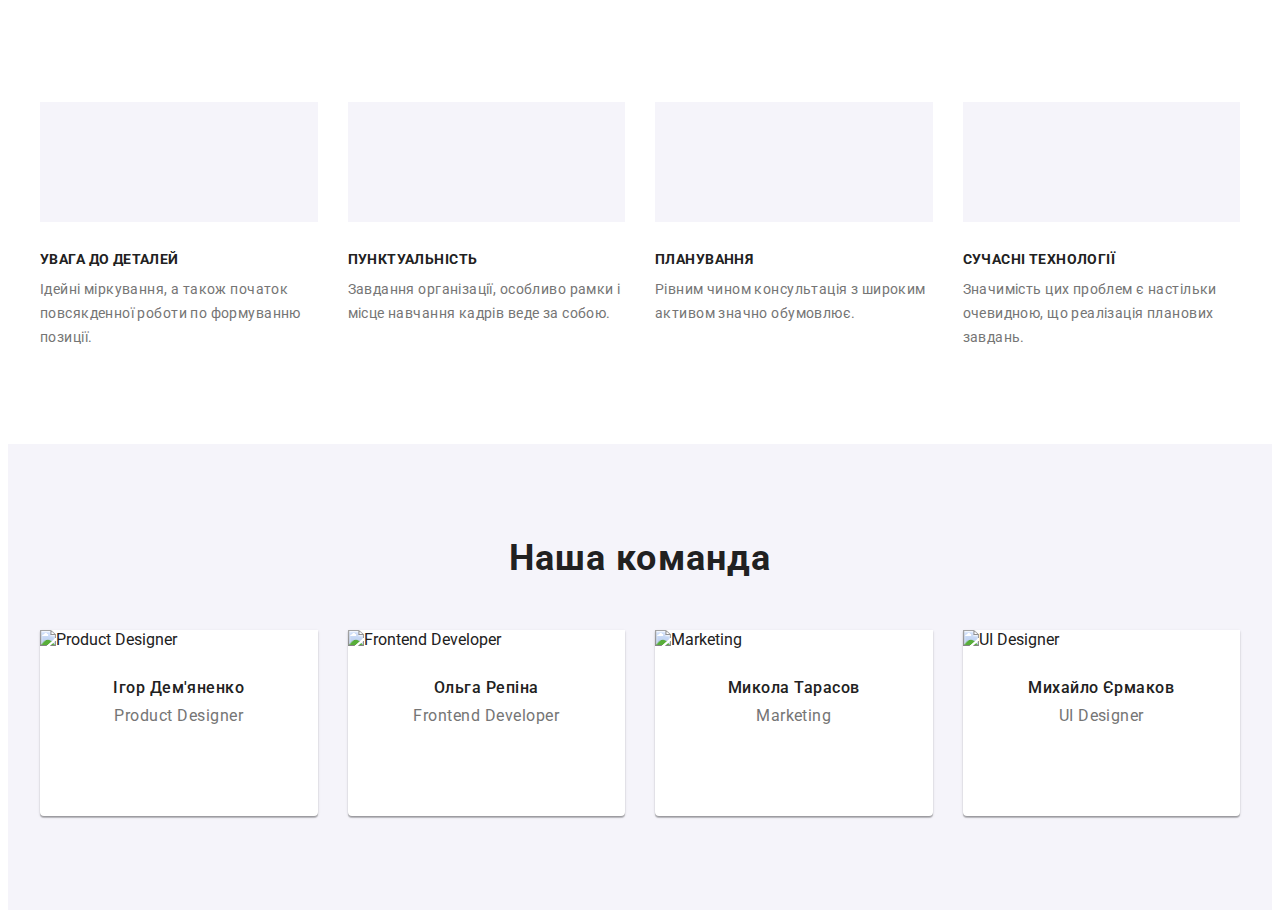
==== index.html @ f43c163f "add benefits adaptive" ====
<!DOCTYPE html>
<html lang="uk">
  <head>
    <meta charset="UTF-8" />
    <meta http-equiv="X-UA-Compatible" content="IE=edge" />
    <meta name="viewport" content="width=device-width, initial-scale=1.0" />
    <link rel="preconnect" href="https://fonts.googleapis.com" />
    <link rel="preconnect" href="https://fonts.gstatic.com" crossorigin />
    <link
      href="https://fonts.googleapis.com/css2?family=Raleway:wght@700&family=Roboto:wght@400;500;700;900&display=swap"
      rel="stylesheet"
    />
    <link
      rel="stylesheet"
      href="https://cdnjs.cloudflare.com/ajax/libs/modern-normalize/1.1.0/modern-normalize.min.css"
      integrity="sha512-wpPYUAdjBVSE4KJnH1VR1HeZfpl1ub8YT/NKx4PuQ5NmX2tKuGu6U/JRp5y+Y8XG2tV+wKQpNHVUX03MfMFn9Q=="
      crossorigin="anonymous"
      referrerpolicy="no-referrer"
    />
    <link rel="stylesheet" href="./css/main.min.css" />
    <title>WebStudio</title>
  </head>
  <body>
    <!-- Header -->
    <!-- <header class="header">
      <div class="container">
        <a href="./index.html" lang="en" class="header__logo logo link"
          >Web<span class="logo logo--dark">Studio</span></a
        >
        <nav class="header__nav">
          <ul class="header__nav-list list">
            <li class="header__nav-item">
              <a class="header__nav-link current link" href="">Студія</a>
            </li>
            <li class="header__nav-item">
              <a class="header__nav-link link" href="./portfolio.html">Портфоліо</a>
            </li>
            <li class="header__nav-item"><a class="header__nav-link link" href="">Контакти</a></li>
          </ul>
        </nav>

        <ul class="header__contact-list list">
          <li class="header__contact-item">
            <a class="header__contact-link link" href="mailto:info@devstudio.com">
              <svg class="header__contact-icon" width="16" height="12">
                <use href="./img/symbol-defs.svg#icon-envelope"></use>
              </svg>
              info@devstudio.com</a
            >
          </li>
          <li class="header__contact-item">
            <a class="header__contact-link link" href="tel:+380961111111">
              <svg class="header__contact-icon" width="10" height="16">
                <use href="./img/symbol-defs.svg#icon-smartphone"></use>
              </svg>
              +38 096 111 11 11</a
            >
          </li>
        </ul>
      </div>
    </header> -->

    <main>
      <!-- Hero -->
      <!-- <section class="hero section">
        <div class="container">
          <h1 class="hero__title">Ефективні рішення для вашого бізнесу</h1>
          <button type="button" class="hero__btn btn" data-modal-open>Замовити послугу</button>
        </div>
      </section> -->

      <!-- Benefits -->
      <section class="benefits section">
        <div class="container">
          <h2 class="benefits__title visually-hidden">Переваги</h2>
          <ul class="benefits__list list">
            <li class="benefits__item">
              <div class="benefits__icon-item">
                <svg class="benefits__icon" width="70" height="70">
                  <use href="./img/symbol-defs.svg#icon-antenna"></use>
                </svg>
              </div>
              <h3 class="benefits__subtitle">Увага до деталей</h3>
              <p class="benefits__text">
                Ідейні міркування, а також початок повсякденної роботи по формуванню позиції.
              </p>
            </li>
            <li class="benefits__item">
              <div class="benefits__icon-item">
                <svg class="benefits__icon" width="70" height="70">
                  <use href="./img/symbol-defs.svg#icon-diagram"></use>
                </svg>
              </div>
              <h3 class="benefits__subtitle">Пунктуальність</h3>
              <p class="benefits__text">
                Завдання організації, особливо рамки і місце навчання кадрів веде за собою.
              </p>
            </li>
            <li class="benefits__item">
              <div class="benefits__icon-item">
                <svg class="benefits__icon" width="70" height="70">
                  <use href="./img/symbol-defs.svg#icon-astronaut"></use>
                </svg>
              </div>
              <h3 class="benefits__subtitle">Планування</h3>
              <p class="benefits__text">
                Рівним чином консультація з широким активом значно обумовлює.
              </p>
            </li>
            <li class="benefits__item">
              <div class="benefits__icon-item">
                <svg class="benefits__icon" width="70" height="70">
                  <use href="./img/symbol-defs.svg#icon-clock"></use>
                </svg>
              </div>
              <h3 class="benefits__subtitle">Сучасні технології</h3>
              <p class="benefits__text">
                Значимість цих проблем є настільки очевидною, що реалізація планових завдань.
              </p>
            </li>
          </ul>
        </div>
      </section>

      <!-- Works -->
      <!-- <section class="works section">
        <div class="container">
          <h2 class="works__title title">Чим ми займаємося</h2>
          <ul class="works__list list">
            <li class="works__item">
              <img
                class="works__image"
                src="./img/img.jpg"
                alt="розробка програмного забезпечення"
                width="370"
              />
              <p class="works__text">Декстопні додатки</p>
            </li>
            <li class="works__item">
              <img
                class="works__image"
                src="./img/img(1).jpg"
                alt="тестування мобільного додатку"
                width="370"
              />
              <p class="works__text">Мобільні додатки</p>
            </li>
            <li class="works__item">
              <img
                class="works__image"
                src="./img/img(2).jpg"
                alt="робота з палітрою кольорів"
                width="370"
              />
              <p class="works__text">Дизайнерські рішення</p>
            </li>
          </ul>
        </div>
      </section> -->

      <!-- Team -->
      <section class="team section">
        <div class="container">
          <h2 class="team__title title">Наша команда</h2>
          <ul class="team__list list">
            <li class="team__item">
              <img class="team__image" src="./img/team1.jpg" alt="Product Designer" width="270" />
              <div class="team__container">
                <h3 class="team__subtitle">Ігор Дем'яненко</h3>
                <p class="team__text" lang="en">Product Designer</p>
                <ul class="team__social-list list">
                  <li class="team__social-item">
                    <a href="" class="team__social-link link">
                      <svg class="team__social-icon" width="20" height="20">
                        <use href="./img/symbol-defs.svg#icon-instagram"></use>
                      </svg>
                    </a>
                  </li>
                  <li class="team__social-item">
                    <a href="" class="team__social-link link">
                      <svg class="team__social-icon" width="20" height="20">
                        <use href="./img/symbol-defs.svg#icon-twitter"></use>
                      </svg>
                    </a>
                  </li>
                  <li class="team__social-item">
                    <a href="" class="team__social-link link">
                      <svg class="team__social-icon" width="20" height="20">
                        <use href="./img/symbol-defs.svg#icon-facebook"></use>
                      </svg>
                    </a>
                  </li>
                  <li class="team__social-item">
                    <a href="" class="team__social-link link">
                      <svg class="team__social-icon" width="20" height="20">
                        <use href="./img/symbol-defs.svg#icon-linkedin"></use>
                      </svg>
                    </a>
                  </li>
                </ul>
              </div>
            </li>
            <li class="team__item">
              <img class="team__image" src="./img/team2.jpg" alt="Frontend Developer" width="270" />
              <div class="team__container">
                <h3 class="team__subtitle">Ольга Репіна</h3>
                <p class="team__text" lang="en">Frontend Developer</p>
                <ul class="team__social-list list">
                  <li class="team__social-item">
                    <a href="" class="team__social-link link">
                      <svg class="team__social-icon" width="20" height="20">
                        <use href="./img/symbol-defs.svg#icon-instagram"></use>
                      </svg>
                    </a>
                  </li>
                  <li class="team__social-item">
                    <a href="" class="team__social-link link">
                      <svg class="team__social-icon" width="20" height="20">
                        <use href="./img/symbol-defs.svg#icon-twitter"></use>
                      </svg>
                    </a>
                  </li>
                  <li class="team__social-item">
                    <a href="" class="team__social-link link">
                      <svg class="team__social-icon" width="20" height="20">
                        <use href="./img/symbol-defs.svg#icon-facebook"></use>
                      </svg>
                    </a>
                  </li>
                  <li class="team__social-item">
                    <a href="" class="team__social-link link">
                      <svg class="team__social-icon" width="20" height="20">
                        <use href="./img/symbol-defs.svg#icon-linkedin"></use>
                      </svg>
                    </a>
                  </li>
                </ul>
              </div>
            </li>
            <li class="team__item">
              <img class="team__image" src="./img/team3.jpg" alt="Marketing" width="270" />
              <div class="team__container">
                <h3 class="team__subtitle">Микола Тарасов</h3>
                <p class="team__text" lang="en">Marketing</p>
                <ul class="team__social-list list">
                  <li class="team__social-item">
                    <a href="" class="team__social-link link">
                      <svg class="team__social-icon" width="20" height="20">
                        <use href="./img/symbol-defs.svg#icon-instagram"></use>
                      </svg>
                    </a>
                  </li>
                  <li class="team__social-item">
                    <a href="" class="team__social-link link">
                      <svg class="team__social-icon" width="20" height="20">
                        <use href="./img/symbol-defs.svg#icon-twitter"></use>
                      </svg>
                    </a>
                  </li>
                  <li class="team__social-item">
                    <a href="" class="team__social-link link">
                      <svg class="team__social-icon" width="20" height="20">
                        <use href="./img/symbol-defs.svg#icon-facebook"></use>
                      </svg>
                    </a>
                  </li>
                  <li class="team__social-item">
                    <a href="" class="team__social-link link">
                      <svg class="team__social-icon" width="20" height="20">
                        <use href="./img/symbol-defs.svg#icon-linkedin"></use>
                      </svg>
                    </a>
                  </li>
                </ul>
              </div>
            </li>
            <li class="team__item">
              <img class="team__image" src="./img/team4.jpg" alt="UI Designer" width="270" />
              <div class="team__container">
                <h3 class="team__subtitle">Михайло Єрмаков</h3>
                <p class="team__text" lang="en">UI Designer</p>
                <ul class="team__social-list list">
                  <li class="team__social-item">
                    <a href="" class="team__social-link link">
                      <svg class="team__social-icon" width="20" height="20">
                        <use href="./img/symbol-defs.svg#icon-instagram"></use>
                      </svg>
                    </a>
                  </li>
                  <li class="team__social-item">
                    <a href="" class="team__social-link link">
                      <svg class="team__social-icon" width="20" height="20">
                        <use href="./img/symbol-defs.svg#icon-twitter"></use>
                      </svg>
                    </a>
                  </li>
                  <li class="team__social-item">
                    <a href="" class="team__social-link link">
                      <svg class="team__social-icon" width="20" height="20">
                        <use href="./img/symbol-defs.svg#icon-facebook"></use>
                      </svg>
                    </a>
                  </li>
                  <li class="team__social-item">
                    <a href="" class="team__social-link link">
                      <svg class="team__social-icon" width="20" height="20">
                        <use href="./img/symbol-defs.svg#icon-linkedin"></use>
                      </svg>
                    </a>
                  </li>
                </ul>
              </div>
            </li>
          </ul>
        </div>
      </section>

      <!-- Cliants -->
      <!-- <section class="clients section">
        <div class="container">
          <h2 class="clients__title title">Постійні клієнти</h2>
          <ul class="clients__list list">
            <li class="clients__item">
              <a href="" class="clients__link link">
                <svg class="clients__icon" width="106" height="60">
                  <use href="./img/symbol-defs.svg#icon-company1"></use>
                </svg>
              </a>
            </li>
            <li class="clients__item">
              <a href="" class="clients__link link">
                <svg class="clients__icon" width="106" height="60">
                  <use href="./img/symbol-defs.svg#icon-company2"></use>
                </svg>
              </a>
            </li>
            <li class="clients__item">
              <a href="" class="clients__link link">
                <svg class="clients__icon" width="106" height="60">
                  <use href="./img/symbol-defs.svg#icon-company3"></use></svg
              ></a>
            </li>
            <li class="clients__item">
              <a href="" class="clients__link link"
                ><svg class="clients__icon" width="106" height="60">
                  <use href="./img/symbol-defs.svg#icon-company4"></use></svg
              ></a>
            </li>
            <li class="clients__item">
              <a href="" class="clients__link link"
                ><svg class="clients__icon" width="106" height="60">
                  <use href="./img/symbol-defs.svg#icon-company5"></use></svg
              ></a>
            </li>
            <li class="clients__item">
              <a href="" class="clients__link link"
                ><svg class="clients__icon" width="106" height="60">
                  <use href="./img/symbol-defs.svg#icon-company6"></use></svg
              ></a>
            </li>
          </ul>
        </div>
      </section> -->
    </main>

    <!-- Footer -->
    <!-- <footer class="footer">
      <div class="footer-container container">
        <div>
          <a class="footer__logo logo link" href="./index.html"
            >Web<span class="logo--light">Studio</span></a
          >
          <address class="address">
            <ul class="address__list list">
              <li class="address__item">
                <a
                  class="address__link link"
                  href="https://www.google.com/maps/place/бульвар+Лесі+Українки,+26,+Київ,+02000/@50.427353,30.5411324,16z/"
                  target="_blank"
                  rel="nofollow noopener noreferrer"
                  >м. Київ, пр-т Лесі Українки, 26</a
                >
              </li>
              <li class="address__item">
                <a class="address__mail link" href="mailto:info@example.com">info@example.com</a>
              </li>
              <li class="address__item">
                <a class="address__tel link" href="tel:+380991111111">+38 099 111 11 11</a>
              </li>
            </ul>
          </address>
        </div>
        <div class="join">
          <p class="join__title">Приєднуйтесь</p>
          <ul class="join__list socials list">
            <li class="socials__item">
              <a href="" class="socials__link link"
                ><svg class="socials__icon" width="20" height="20">
                  <use href="./img/symbol-defs.svg#icon-instagram"></use></svg
              ></a>
            </li>
            <li class="socials__item">
              <a href="" class="socials__link link"
                ><svg class="socials__icon" width="20" height="20">
                  <use href="./img/symbol-defs.svg#icon-twitter"></use></svg
              ></a>
            </li>
            <li class="socials__item">
              <a href="" class="socials__link link"
                ><svg class="socials__icon" width="20" height="20">
                  <use href="./img/symbol-defs.svg#icon-facebook"></use></svg
              ></a>
            </li>
            <li class="socials__item">
              <a href="" class="socials__link link"
                ><svg class="socials__icon" width="20" height="20">
                  <use href="./img/symbol-defs.svg#icon-linkedin"></use></svg
              ></a>
            </li>
          </ul>
        </div>
        <form class="footer-form">
          <p class="footer-form__text">Підпишись на розсилку</p>
          <label>
            <input type="email" name="Email" placeholder="E-mail" class="footer-form__input" />
          </label>
          <button type="submit" class="footer-form__btn btn">Підписатись</button>
        </form>
      </div>
    </footer> -->

    <!-- Modal -->
    <div class="backdrop is-hidden" data-modal>
      <div class="modal">
        <p class="modal__title">Залиште свої дані, ми Вам перетелефонуємо</p>
        <form class="modal-form">
          <div class="modal-form__field">
            <label for="name" class="modal-form__label">Ім'я</label>
            <div class="modal-form__input-wrap">
              <input type="text" name="name" id="name" class="modal-form__input" required />
              <svg class="modal-form__icon" width="18" height="18">
                <use href="./img/symbol-defs.svg#icon-person"></use>
              </svg>
            </div>
          </div>
          <div class="modal-form__field">
            <label for="tel" class="modal-form__label">Телефон</label>
            <div class="modal-form__input-wrap">
              <input type="tel" name="tel" id="tel" class="modal-form__input" required />
              <svg class="modal-form__icon" width="18" height="18">
                <use href="./img/symbol-defs.svg#icon-phone"></use>
              </svg>
            </div>
          </div>
          <div class="modal-form__field">
            <label for="mail" class="modal-form__label">Пошта</label>
            <div class="modal-form__input-wrap">
              <input type="email" name="mail" id="mail" class="modal-form__input" required />
              <svg class="modal-form__icon" width="18" height="18">
                <use href="./img/symbol-defs.svg#icon-email"></use>
              </svg>
            </div>
          </div>
          <div class="modal-form__field-area">
            <label for="comment" class="modal-form__label">Коментар</label>
            <textarea
              name="comment"
              id="comment"
              placeholder="Введіть текст"
              class="modal-form__textarea"
            ></textarea>
          </div>
          <div class="modal-form__field-check">
            <input
              type="checkbox"
              name="privacy"
              value="true"
              id="privacy"
              class="modal-form__input-check visually-hidden"
            />
            <label for="privacy" class="modal-form__check-text"
              >Погоджуюся з розсилкою та приймаю
              <a href="" class="modal-form__link">Умови договору</a>
            </label>
          </div>
          <button type="submit" class="modal-form__btn btn">Відправити</button>
        </form>

        <button type="button" class="modal__close-btn" data-modal-close>
          <svg class="modal__close-icon" width="18" height="18">
            <use href="./img/symbol-defs.svg#icon-close"></use>
          </svg>
        </button>
      </div>
    </div>
    <script src="./js/modal.js"></script>
  </body>
</html>
---- css/main.min.css ----
:root{--main-color: #212121;--secondary-color: #ffffff;--accent-color: #2196f3;--text-color: #757575;--secondary-background-color: #f5f4fa}.visually-hidden{position:absolute;width:1px;height:1px;margin:-1px;border:0;padding:0;white-space:nowrap;clip-path:inset(100%);clip:rect(0 0 0 0);overflow:hidden}p,h1,h2,h3,h4,h5,h6{margin:0}ul{margin:0;padding-left:0}.list{list-style:none}.link{text-decoration:none}body{font-family:"Roboto",sans-serif;color:var(--main-color);background-color:var(--secondary-color)}img{display:block;max-width:100%;height:auto;width:100%}.section{padding-top:60px;padding-bottom:60px}@media screen and (min-width: 1200px){.section{padding-top:94px;padding-bottom:94px}}.container{width:100%;margin:0 auto;padding-left:15px;padding-right:15px}@media screen and (min-width: 480px){.container{width:480px}}@media screen and (min-width: 768px){.container{width:768px}}@media screen and (min-width: 1200px){.container{width:1200px}}.logo{font-family:"Raleway";font-weight:700;font-size:26px;line-height:1.19;letter-spacing:.03em;color:var(--accent-color);padding-top:32px;padding-bottom:32px}.logo--dark{color:#000}.logo--light{color:var(--secondary-color)}.btn{min-width:200px;height:50px;font-family:inherit;font-weight:700;font-size:16px;line-height:1.87;letter-spacing:.06em;color:var(--secondary-color);background-color:var(--accent-color);cursor:pointer;border:none;outline:none;box-shadow:0px 4px 4px rgba(0,0,0,.15);border-radius:4px;transition:background-color 250ms cubic-bezier(0.4, 0, 0.2, 1)}.title{font-weight:700;font-size:28px;line-height:1.17;letter-spacing:.03em;text-align:center}@media screen and (min-width: 1200px){.title{font-weight:700;font-size:36px;line-height:1.16;letter-spacing:.03em}}.address{font-style:normal}.address__item:not(:last-child){margin-bottom:9px}.address__link{font-size:14px;line-height:1.71;letter-spacing:.03em;color:var(--secondary-color);display:block;transition:color 250ms cubic-bezier(0.4, 0, 0.2, 1)}.address__link:hover,.address__link:focus{color:var(--accent-color)}.address__mail,.address__tel{font-size:14px;line-height:1.71;letter-spacing:.03em;color:rgba(255,255,255,.6);display:block;transition:color 250ms cubic-bezier(0.4, 0, 0.2, 1)}.address__mail:hover,.address__mail:focus,.address__tel:hover,.address__tel:focus{color:var(--accent-color)}.join{width:206px;margin-left:70px}.join__title{font-family:"Roboto",sans-serif;font-weight:700;font-size:14px;line-height:1.14;letter-spacing:.03em;text-transform:uppercase;color:var(--secondary-color);margin-bottom:20px}.socials{display:flex;justify-content:center}.socials__item{width:44px;height:44px;margin-right:10px}.socials__item:last-child{margin-right:0}.socials__link{width:100%;height:100%;background-color:rgba(255,255,255,.1);border-radius:50%;display:flex;align-items:center;justify-content:center;fill:var(--secondary-color);transition:background-color 250ms cubic-bezier(0.4, 0, 0.2, 1)}.socials__link:hover,.socials__link:focus{background-color:var(--accent-color)}.footer-form{margin-left:auto}.footer-form__text{font-weight:700;font-size:14px;line-height:1.14;letter-spacing:.03em;text-transform:uppercase;color:var(--secondary-color);margin-bottom:20px}.footer-form__input{width:358px;height:50px;padding:15px;border:1px solid rgba(255,255,255,.3);box-shadow:0px 4px 4px rgba(0,0,0,.15);border-radius:4px;background-color:rgba(0,0,0,0);font-size:16px;line-height:1.25;letter-spacing:.03em;color:rgba(255,255,255,.6);outline:rgba(0,0,0,0);transition:border-color 250ms cubic-bezier(0.4, 0, 0.2, 1)}.footer-form__input::placeholder{font-size:16px;line-height:1.25;letter-spacing:.03em;color:rgba(255,255,255,.6)}.footer-form__input:focus,.footer-form__input:hover{border-color:var(--accent-color)}.footer-form__btn{padding:10px 28px;display:inline-flex;align-items:center;margin-left:12px}.footer-form__btn::after{content:"";width:24px;height:24px;background-image:url(../img/iconsend.svg);background-size:contain;margin-left:10px}.footer-form__btn:hover,.footer-form__btn:focus{cursor:pointer;background-color:#188ce8}.backdrop{width:100%;height:100%;background-color:rgba(0,0,0,.2);position:fixed;top:0;transition:opacity 300ms,visibility 300ms}.modal{width:528px;height:581px;padding:40px;background-color:var(--secondary-color);border-radius:4px;position:absolute;top:50%;left:50%;transform:translate(-50%, -50%) scale(1);transition:300ms}.backdrop.is-hidden .modal{transform:translate(-50%, -50%) scale(0)}.is-hidden{visibility:hidden;opacity:0;pointer-events:none}.modal__close-btn{width:30px;height:30px;border-radius:50%;border:1px solid rgba(0,0,0,.1);background-color:rgba(0,0,0,0);position:absolute;top:8px;right:8px;display:block;justify-content:center;align-items:center;outline:rgba(0,0,0,0)}.modal__close-btn:hover,.modal__close-btn:focus{cursor:pointer}.modal__close-icon{position:absolute;top:50%;left:50%;transform:translate(-50%, -50%);transition:fill 250ms cubic-bezier(0.4, 0, 0.2, 1)}.modal__close-btn:hover .modal__close-icon,.modal__close-btn:focus .modal__close-icon{fill:var(--accent-color)}.modal__title{font-weight:700;font-size:19px;line-height:1.15;letter-spacing:.03em;text-align:center;color:var(--main-color);margin-bottom:12px}.modal-form{display:flex;flex-direction:column}.modal-form__field:not(:first-child){margin-top:10px}.modal-form__input{width:448px;height:40px;border:1px solid rgba(33,33,33,.2);border-radius:4px;padding-top:11px;padding-bottom:11px;padding-right:11px;padding-left:42px;outline:rgba(0,0,0,0);transition:border-color 250ms cubic-bezier(0.4, 0, 0.2, 1)}.modal-form__input:focus,.modal-form__input:hover{border-color:var(--accent-color);cursor:pointer}.modal-form__input-wrap{position:relative}.modal-form__icon{position:absolute;left:12px;top:50%;transform:translateY(-50%);fill:var(--main-color);transition:fill 250ms cubic-bezier(0.4, 0, 0.2, 1)}.modal-form__input:focus+.modal-form__icon,.modal-form__input:hover+.modal-form__icon{fill:var(--accent-color)}.modal-form__label{display:block;margin-bottom:4px;font-size:12px;line-height:1.16;letter-spacing:.01em;color:var(--text-color)}.modal-form__field-area{margin-top:10px}.modal-form__textarea{resize:none;width:448px;height:120px;border:1px solid rgba(33,33,33,.2);border-radius:4px;padding:12px 16px;outline:rgba(0,0,0,0);transition:border-color 250ms cubic-bezier(0.4, 0, 0.2, 1)}.modal-form__textarea:focus,.modal-form__textarea:hover{border-color:var(--accent-color)}.modal-form__textarea::placeholder{font-size:12px;line-height:1.66;letter-spacing:.01em;color:rgba(117,117,117,.5)}.modal-form__field-check{display:flex;justify-content:center;margin-top:20px}.modal-form__check-text{font-size:14px;line-height:1.71;letter-spacing:.03em;color:var(--text-color);display:flex;align-items:center;position:relative}.modal-form__check-text::before{content:"";width:16px;height:15px;border:2px solid var(--main-color);border-radius:4px;margin-right:8px;transition:border-color 250ms cubic-bezier(0.4, 0, 0.2, 1)}.modal-form__check-text:hover::before{border-color:var(--accent-color)}.modal-form__input-check:focus+.modal-form__check-text::before{border-color:var(--accent-color)}.modal-form__input-check:checked+.modal-form__check-text:before{background-image:url(../img/check.svg);background-size:contain;border:none}.modal-form__link{text-decoration:none;font-size:14px;line-height:1.71;letter-spacing:.03em;color:var(--accent-color);margin-left:3px;position:relative}.modal-form__link::after{content:"";width:100%;height:1px;background-color:var(--accent-color);position:absolute;bottom:4px;left:0}.modal-form__btn{margin-right:auto;margin-left:auto;margin-top:30px}.modal-form__btn:hover,.modal-form__btn:focus{cursor:pointer;background-color:#188ce8}.header{border:1px solid #ececec}.header .container{display:flex;align-items:center}.header__nav{margin-left:93px}.header__nav-list{display:flex}.header__nav-item:not(:last-child){margin-right:50px}.header__contact-list{display:flex;margin-left:auto}.header__nav-link{font-weight:500;font-size:14px;line-height:1.14;letter-spacing:.02em;color:var(--main-color);padding-top:32px;padding-bottom:32px;transition:color 250ms cubic-bezier(0.4, 0, 0.2, 1);display:block;position:relative}.header__nav-link:hover,.header__nav-link:focus{color:var(--accent-color)}.header__contact-link{font-weight:500;font-size:14px;line-height:1.14;letter-spacing:.02em;color:var(--text-color);display:flex;align-items:center;transition:color 250ms cubic-bezier(0.4, 0, 0.2, 1);padding-top:32px;padding-bottom:32px}.header__contact-link:hover,.header__contact-link:focus{color:var(--accent-color)}.header__contact-icon{margin-right:10px;fill:currentColor}.header__contact-item+.header__contact-item{margin-left:50px}.current{color:var(--accent-color)}.current::after{content:"";width:100%;height:4px;background-color:var(--accent-color);border-radius:2px;position:absolute;bottom:0;left:0}.hero{background-color:#1d1d22;max-width:1600px;margin:0 auto;padding-top:200px;padding-bottom:200px;text-align:center;background-image:linear-gradient(rgba(47, 48, 58, 0.4), rgba(47, 48, 58, 0.4)),url(../img/bghero.jpg);background-position:center;background-repeat:no-repeat}.hero__title{width:696px;font-weight:900;font-size:44px;line-height:1.36;letter-spacing:.06em;text-transform:uppercase;text-align:center;color:var(--secondary-color);margin-bottom:30px;margin-right:auto;margin-left:auto}.hero__btn{padding:10px 32px}.hero__btn:hover,.hero__btn:focus{background-color:#188ce8}.benefits__list{margin-bottom:-30px}@media screen and (min-width: 768px){.benefits__list{display:flex;flex-wrap:wrap;margin:-15px}}.benefits__item{width:100%;margin-bottom:30px}@media screen and (min-width: 768px){.benefits__item{width:calc((100% - 60px)/2);margin:15px}}@media screen and (min-width: 1200px){.benefits__item{width:calc((100% - 120px)/4)}}.benefits__icon-item{width:100%;height:120px;background-color:var(--secondary-background-color);margin-bottom:30px;display:flex;justify-content:center;align-items:center}.benefits__subtitle{font-weight:700;font-size:14px;line-height:1.14;letter-spacing:.03em;text-transform:uppercase;margin-bottom:10px;text-align:center}@media screen and (min-width: 768px){.benefits__subtitle{text-align:left}}.benefits__text{font-size:14px;line-height:1.71;letter-spacing:.03em;color:var(--text-color)}.works{padding-top:0}.works__title{margin-bottom:50px}.works__list{display:flex;margin-right:-30px}.works__item{width:calc((100% - 60px)/3);margin-right:30px;position:relative}.works__text{font-weight:700;font-size:14px;line-height:1.14;letter-spacing:.03em;text-align:center;display:flex;justify-content:center;align-items:center;text-transform:uppercase;color:var(--secondary-color);background-color:rgba(47,48,58,.8);height:70px;width:100%;position:absolute;bottom:0}.team{background-color:var(--secondary-background-color)}.team__title{margin-bottom:30px}@media screen and (min-width: 1200px){.team__title{margin-bottom:50px}}.team__list{margin-bottom:-30px}@media screen and (min-width: 768px){.team__list{display:flex;flex-wrap:wrap;margin:-15px}}.team__item{width:100%;margin-bottom:30px;background-color:var(--secondary-color);box-shadow:0px 1px 3px rgba(0,0,0,.12),0px 1px 1px rgba(0,0,0,.14),0px 2px 1px rgba(0,0,0,.2);border-radius:0px 0px 4px 4px}@media screen and (min-width: 768px){.team__item{width:calc((100% - 60px)/2);margin:15px}}@media screen and (min-width: 1200px){.team__item{width:calc((100% - 120px)/4)}}.team__container{padding-top:30px;padding-bottom:30px;text-align:center}.team__subtitle{font-weight:500;font-size:16px;line-height:1.18;letter-spacing:.03em;margin-bottom:10px}.team__text{font-size:16px;line-height:1.18;letter-spacing:.03em;color:var(--text-color);margin-bottom:16px}.team__social-list{display:flex;justify-content:center}.team__social-item{width:44px;height:44px;margin-right:10px}.team__social-item:last-child{margin-right:0}.team__social-link{width:100%;height:100%;background-color:var(--secondary-color);border-radius:50%;display:flex;align-items:center;justify-content:center;fill:#afb1b8;transition:fill 250ms cubic-bezier(0.4, 0, 0.2, 1),background-color 250ms cubic-bezier(0.4, 0, 0.2, 1)}.team__social-link:hover,.team__social-link:focus{fill:var(--secondary-color);background-color:var(--accent-color)}.clients__title{margin-bottom:50px}.clients__list{display:flex;justify-content:center}.clients__item{width:170px;height:92px;margin-right:30px}.clients__item:last-child{margin-right:0}.clients__link{width:100%;height:100%;display:flex;align-items:center;justify-content:center;border:1px solid #afb1b8;border-radius:4px;fill:#afb1b8;outline:rgba(0,0,0,0);transition:border 250ms cubic-bezier(0.4, 0, 0.2, 1)}.clients__link:hover,.clients__link:focus{border-color:var(--accent-color)}.clients__icon{transition:fill 250ms cubic-bezier(0.4, 0, 0.2, 1)}.clients__link:hover .clients__icon,.clients__link:focus .clients__icon{fill:var(--accent-color)}.footer{background-color:#2f303a;padding-top:60px;padding-bottom:60px}.footer-container{display:flex;align-items:baseline}.footer__logo{display:block;margin-bottom:20px}.portfolio__nav-list{display:flex;justify-content:center}.portfolio__nav-item:not(:last-child){margin-right:8px}.portfolio__btn{font-family:inherit;font-weight:500;font-size:16px;line-height:1.36;letter-spacing:.03em;color:var(--main-color);background-color:var(--secondary-background-color);cursor:pointer;padding:6px 22px;border-radius:4px;border:rgba(0,0,0,0);transition:color 250ms cubic-bezier(0.4, 0, 0.2, 1),background-color 250ms cubic-bezier(0.4, 0, 0.2, 1),box-shadow 250ms cubic-bezier(0.4, 0, 0.2, 1)}.portfolio__btn:hover,.portfolio__btn:focus,.portfolio__btn:active{color:var(--secondary-color);background-color:var(--accent-color);box-shadow:0px 3px 1px rgba(0,0,0,.1),0px 1px 2px rgba(0,0,0,.08),0px 2px 2px rgba(0,0,0,.12)}.portfolio__btn-all{font-family:inherit;font-weight:500;font-size:16px;line-height:1.36;letter-spacing:.03em;color:var(--secondary-color);background-color:var(--accent-color);cursor:pointer}.portfolio__list{margin-top:50px;display:flex;flex-wrap:wrap;margin-right:-30px;margin-bottom:-30px}.portfolio__item{width:calc(33.3333333333% - 30px);margin-right:30px;margin-bottom:30px}.card__link{display:block;transition:box-shadow 250ms cubic-bezier(0.4, 0, 0.2, 1)}.card__link:hover,.card__link:focus{box-shadow:0px 1px 1px rgba(0,0,0,.12),0px 4px 4px rgba(0,0,0,.06),1px 4px 6px rgba(0,0,0,.16)}.card__thumb{position:relative;overflow:hidden}.card__overley{font-size:18px;line-height:1.55;letter-spacing:.03em;color:var(--secondary-color);background-color:rgba(33,150,243,.9);padding:63px 24px;position:absolute;top:0;right:0;height:100%;transform:translateY(101%);transition:transform 250ms cubic-bezier(0.4, 0, 0.2, 1)}.card__link:hover .card__overley,.card__link:focus .card__overley{transform:translateY(0)}.card__container{padding:20px 24px;border:1px solid #eee}.card__subtitle{font-weight:700;font-size:18px;line-height:2;letter-spacing:.06em;color:var(--main-color);margin-bottom:4px}.card__text{font-size:16px;line-height:1.88;letter-spacing:.03em;color:var(--text-color)}/*# sourceMappingURL=main.min.css.map */
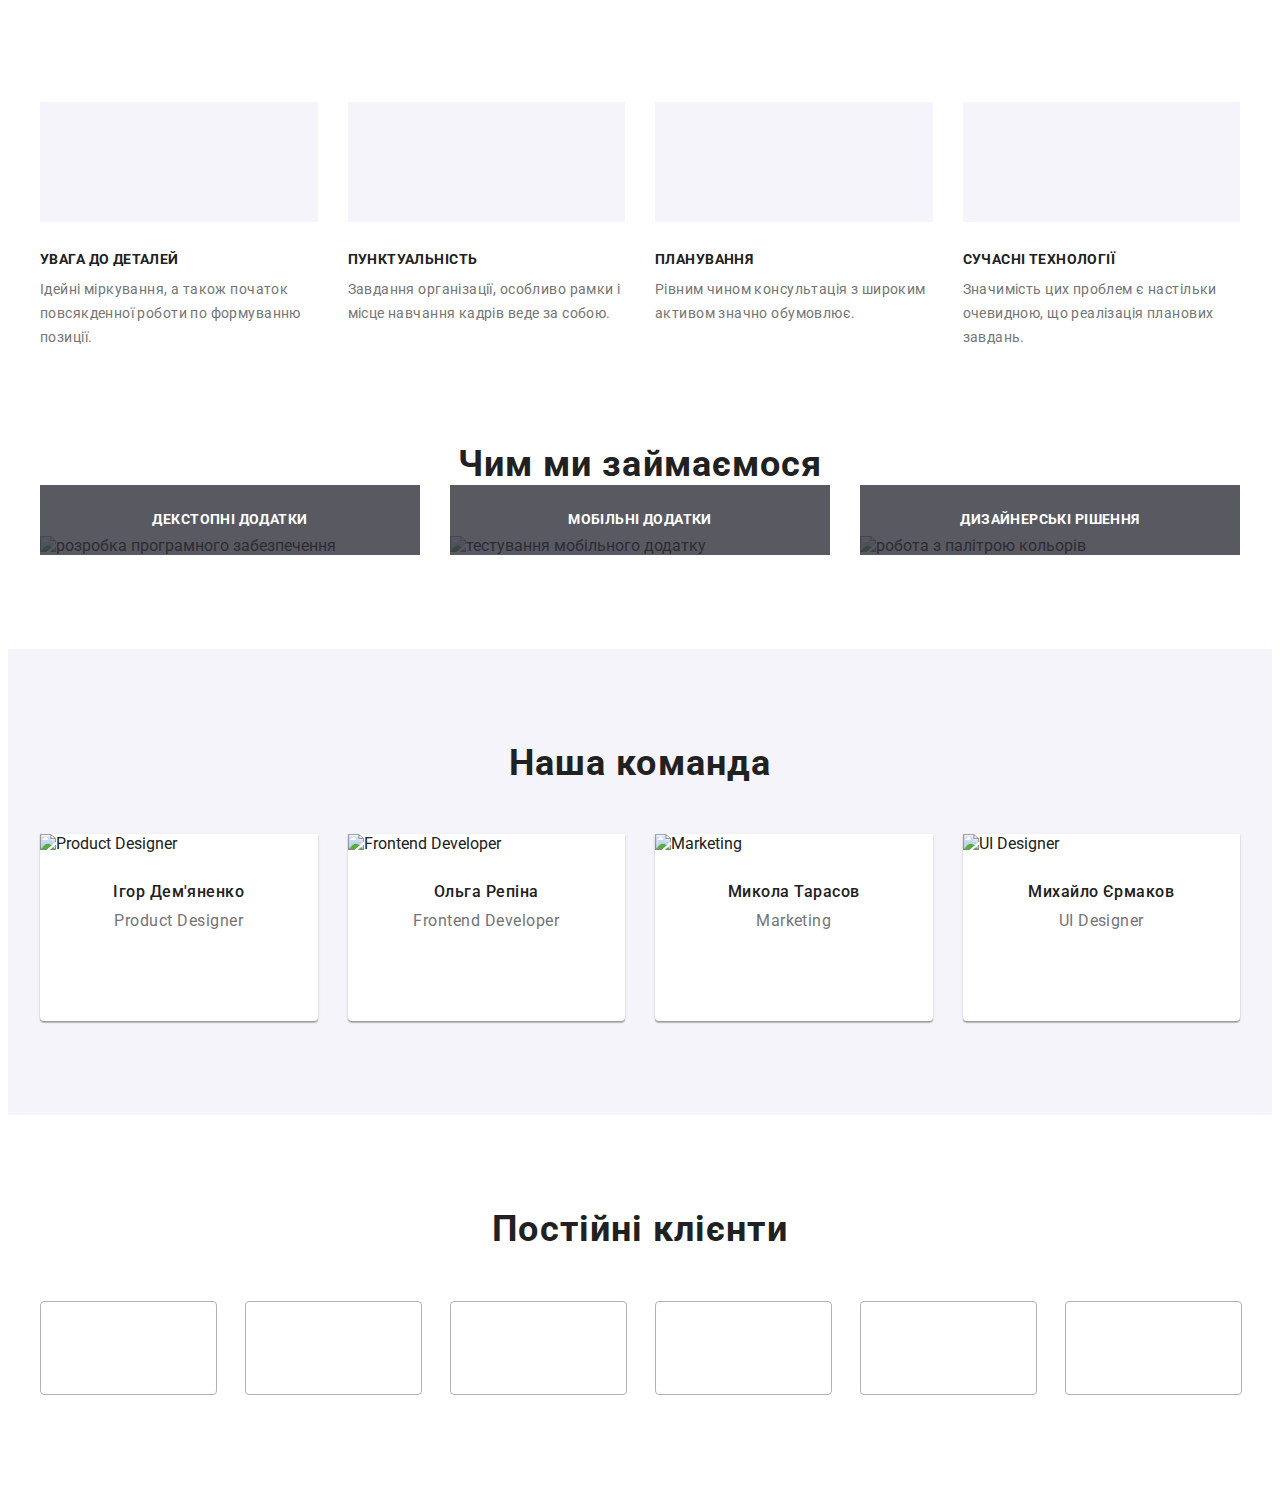
==== commit 6dfa2452: "add clients adaptive" ====
--- a/index.html
+++ b/index.html
@@ -123,7 +123,7 @@
       </section>
 
       <!-- Works -->
-      <!-- <section class="works section">
+      <section class="works section">
         <div class="container">
           <h2 class="works__title title">Чим ми займаємося</h2>
           <ul class="works__list list">
@@ -156,7 +156,7 @@
             </li>
           </ul>
         </div>
-      </section> -->
+      </section>
 
       <!-- Team -->
       <section class="team section">
@@ -315,8 +315,8 @@
         </div>
       </section>
 
-      <!-- Cliants -->
-      <!-- <section class="clients section">
+      <!-- Clients -->
+      <section class="clients section">
         <div class="container">
           <h2 class="clients__title title">Постійні клієнти</h2>
           <ul class="clients__list list">
@@ -360,7 +360,7 @@
             </li>
           </ul>
         </div>
-      </section> -->
+      </section>
     </main>
 
     <!-- Footer -->
--- a/css/main.min.css
+++ b/css/main.min.css
@@ -1 +1 @@
-:root{--main-color: #212121;--secondary-color: #ffffff;--accent-color: #2196f3;--text-color: #757575;--secondary-background-color: #f5f4fa}.visually-hidden{position:absolute;width:1px;height:1px;margin:-1px;border:0;padding:0;white-space:nowrap;clip-path:inset(100%);clip:rect(0 0 0 0);overflow:hidden}p,h1,h2,h3,h4,h5,h6{margin:0}ul{margin:0;padding-left:0}.list{list-style:none}.link{text-decoration:none}body{font-family:"Roboto",sans-serif;color:var(--main-color);background-color:var(--secondary-color)}img{display:block;max-width:100%;height:auto;width:100%}.section{padding-top:60px;padding-bottom:60px}@media screen and (min-width: 1200px){.section{padding-top:94px;padding-bottom:94px}}.container{width:100%;margin:0 auto;padding-left:15px;padding-right:15px}@media screen and (min-width: 480px){.container{width:480px}}@media screen and (min-width: 768px){.container{width:768px}}@media screen and (min-width: 1200px){.container{width:1200px}}.logo{font-family:"Raleway";font-weight:700;font-size:26px;line-height:1.19;letter-spacing:.03em;color:var(--accent-color);padding-top:32px;padding-bottom:32px}.logo--dark{color:#000}.logo--light{color:var(--secondary-color)}.btn{min-width:200px;height:50px;font-family:inherit;font-weight:700;font-size:16px;line-height:1.87;letter-spacing:.06em;color:var(--secondary-color);background-color:var(--accent-color);cursor:pointer;border:none;outline:none;box-shadow:0px 4px 4px rgba(0,0,0,.15);border-radius:4px;transition:background-color 250ms cubic-bezier(0.4, 0, 0.2, 1)}.title{font-weight:700;font-size:28px;line-height:1.17;letter-spacing:.03em;text-align:center}@media screen and (min-width: 1200px){.title{font-weight:700;font-size:36px;line-height:1.16;letter-spacing:.03em}}.address{font-style:normal}.address__item:not(:last-child){margin-bottom:9px}.address__link{font-size:14px;line-height:1.71;letter-spacing:.03em;color:var(--secondary-color);display:block;transition:color 250ms cubic-bezier(0.4, 0, 0.2, 1)}.address__link:hover,.address__link:focus{color:var(--accent-color)}.address__mail,.address__tel{font-size:14px;line-height:1.71;letter-spacing:.03em;color:rgba(255,255,255,.6);display:block;transition:color 250ms cubic-bezier(0.4, 0, 0.2, 1)}.address__mail:hover,.address__mail:focus,.address__tel:hover,.address__tel:focus{color:var(--accent-color)}.join{width:206px;margin-left:70px}.join__title{font-family:"Roboto",sans-serif;font-weight:700;font-size:14px;line-height:1.14;letter-spacing:.03em;text-transform:uppercase;color:var(--secondary-color);margin-bottom:20px}.socials{display:flex;justify-content:center}.socials__item{width:44px;height:44px;margin-right:10px}.socials__item:last-child{margin-right:0}.socials__link{width:100%;height:100%;background-color:rgba(255,255,255,.1);border-radius:50%;display:flex;align-items:center;justify-content:center;fill:var(--secondary-color);transition:background-color 250ms cubic-bezier(0.4, 0, 0.2, 1)}.socials__link:hover,.socials__link:focus{background-color:var(--accent-color)}.footer-form{margin-left:auto}.footer-form__text{font-weight:700;font-size:14px;line-height:1.14;letter-spacing:.03em;text-transform:uppercase;color:var(--secondary-color);margin-bottom:20px}.footer-form__input{width:358px;height:50px;padding:15px;border:1px solid rgba(255,255,255,.3);box-shadow:0px 4px 4px rgba(0,0,0,.15);border-radius:4px;background-color:rgba(0,0,0,0);font-size:16px;line-height:1.25;letter-spacing:.03em;color:rgba(255,255,255,.6);outline:rgba(0,0,0,0);transition:border-color 250ms cubic-bezier(0.4, 0, 0.2, 1)}.footer-form__input::placeholder{font-size:16px;line-height:1.25;letter-spacing:.03em;color:rgba(255,255,255,.6)}.footer-form__input:focus,.footer-form__input:hover{border-color:var(--accent-color)}.footer-form__btn{padding:10px 28px;display:inline-flex;align-items:center;margin-left:12px}.footer-form__btn::after{content:"";width:24px;height:24px;background-image:url(../img/iconsend.svg);background-size:contain;margin-left:10px}.footer-form__btn:hover,.footer-form__btn:focus{cursor:pointer;background-color:#188ce8}.backdrop{width:100%;height:100%;background-color:rgba(0,0,0,.2);position:fixed;top:0;transition:opacity 300ms,visibility 300ms}.modal{width:528px;height:581px;padding:40px;background-color:var(--secondary-color);border-radius:4px;position:absolute;top:50%;left:50%;transform:translate(-50%, -50%) scale(1);transition:300ms}.backdrop.is-hidden .modal{transform:translate(-50%, -50%) scale(0)}.is-hidden{visibility:hidden;opacity:0;pointer-events:none}.modal__close-btn{width:30px;height:30px;border-radius:50%;border:1px solid rgba(0,0,0,.1);background-color:rgba(0,0,0,0);position:absolute;top:8px;right:8px;display:block;justify-content:center;align-items:center;outline:rgba(0,0,0,0)}.modal__close-btn:hover,.modal__close-btn:focus{cursor:pointer}.modal__close-icon{position:absolute;top:50%;left:50%;transform:translate(-50%, -50%);transition:fill 250ms cubic-bezier(0.4, 0, 0.2, 1)}.modal__close-btn:hover .modal__close-icon,.modal__close-btn:focus .modal__close-icon{fill:var(--accent-color)}.modal__title{font-weight:700;font-size:19px;line-height:1.15;letter-spacing:.03em;text-align:center;color:var(--main-color);margin-bottom:12px}.modal-form{display:flex;flex-direction:column}.modal-form__field:not(:first-child){margin-top:10px}.modal-form__input{width:448px;height:40px;border:1px solid rgba(33,33,33,.2);border-radius:4px;padding-top:11px;padding-bottom:11px;padding-right:11px;padding-left:42px;outline:rgba(0,0,0,0);transition:border-color 250ms cubic-bezier(0.4, 0, 0.2, 1)}.modal-form__input:focus,.modal-form__input:hover{border-color:var(--accent-color);cursor:pointer}.modal-form__input-wrap{position:relative}.modal-form__icon{position:absolute;left:12px;top:50%;transform:translateY(-50%);fill:var(--main-color);transition:fill 250ms cubic-bezier(0.4, 0, 0.2, 1)}.modal-form__input:focus+.modal-form__icon,.modal-form__input:hover+.modal-form__icon{fill:var(--accent-color)}.modal-form__label{display:block;margin-bottom:4px;font-size:12px;line-height:1.16;letter-spacing:.01em;color:var(--text-color)}.modal-form__field-area{margin-top:10px}.modal-form__textarea{resize:none;width:448px;height:120px;border:1px solid rgba(33,33,33,.2);border-radius:4px;padding:12px 16px;outline:rgba(0,0,0,0);transition:border-color 250ms cubic-bezier(0.4, 0, 0.2, 1)}.modal-form__textarea:focus,.modal-form__textarea:hover{border-color:var(--accent-color)}.modal-form__textarea::placeholder{font-size:12px;line-height:1.66;letter-spacing:.01em;color:rgba(117,117,117,.5)}.modal-form__field-check{display:flex;justify-content:center;margin-top:20px}.modal-form__check-text{font-size:14px;line-height:1.71;letter-spacing:.03em;color:var(--text-color);display:flex;align-items:center;position:relative}.modal-form__check-text::before{content:"";width:16px;height:15px;border:2px solid var(--main-color);border-radius:4px;margin-right:8px;transition:border-color 250ms cubic-bezier(0.4, 0, 0.2, 1)}.modal-form__check-text:hover::before{border-color:var(--accent-color)}.modal-form__input-check:focus+.modal-form__check-text::before{border-color:var(--accent-color)}.modal-form__input-check:checked+.modal-form__check-text:before{background-image:url(../img/check.svg);background-size:contain;border:none}.modal-form__link{text-decoration:none;font-size:14px;line-height:1.71;letter-spacing:.03em;color:var(--accent-color);margin-left:3px;position:relative}.modal-form__link::after{content:"";width:100%;height:1px;background-color:var(--accent-color);position:absolute;bottom:4px;left:0}.modal-form__btn{margin-right:auto;margin-left:auto;margin-top:30px}.modal-form__btn:hover,.modal-form__btn:focus{cursor:pointer;background-color:#188ce8}.header{border:1px solid #ececec}.header .container{display:flex;align-items:center}.header__nav{margin-left:93px}.header__nav-list{display:flex}.header__nav-item:not(:last-child){margin-right:50px}.header__contact-list{display:flex;margin-left:auto}.header__nav-link{font-weight:500;font-size:14px;line-height:1.14;letter-spacing:.02em;color:var(--main-color);padding-top:32px;padding-bottom:32px;transition:color 250ms cubic-bezier(0.4, 0, 0.2, 1);display:block;position:relative}.header__nav-link:hover,.header__nav-link:focus{color:var(--accent-color)}.header__contact-link{font-weight:500;font-size:14px;line-height:1.14;letter-spacing:.02em;color:var(--text-color);display:flex;align-items:center;transition:color 250ms cubic-bezier(0.4, 0, 0.2, 1);padding-top:32px;padding-bottom:32px}.header__contact-link:hover,.header__contact-link:focus{color:var(--accent-color)}.header__contact-icon{margin-right:10px;fill:currentColor}.header__contact-item+.header__contact-item{margin-left:50px}.current{color:var(--accent-color)}.current::after{content:"";width:100%;height:4px;background-color:var(--accent-color);border-radius:2px;position:absolute;bottom:0;left:0}.hero{background-color:#1d1d22;max-width:1600px;margin:0 auto;padding-top:200px;padding-bottom:200px;text-align:center;background-image:linear-gradient(rgba(47, 48, 58, 0.4), rgba(47, 48, 58, 0.4)),url(../img/bghero.jpg);background-position:center;background-repeat:no-repeat}.hero__title{width:696px;font-weight:900;font-size:44px;line-height:1.36;letter-spacing:.06em;text-transform:uppercase;text-align:center;color:var(--secondary-color);margin-bottom:30px;margin-right:auto;margin-left:auto}.hero__btn{padding:10px 32px}.hero__btn:hover,.hero__btn:focus{background-color:#188ce8}.benefits__list{margin-bottom:-30px}@media screen and (min-width: 768px){.benefits__list{display:flex;flex-wrap:wrap;margin:-15px}}.benefits__item{width:100%;margin-bottom:30px}@media screen and (min-width: 768px){.benefits__item{width:calc((100% - 60px)/2);margin:15px}}@media screen and (min-width: 1200px){.benefits__item{width:calc((100% - 120px)/4)}}.benefits__icon-item{width:100%;height:120px;background-color:var(--secondary-background-color);margin-bottom:30px;display:flex;justify-content:center;align-items:center}.benefits__subtitle{font-weight:700;font-size:14px;line-height:1.14;letter-spacing:.03em;text-transform:uppercase;margin-bottom:10px;text-align:center}@media screen and (min-width: 768px){.benefits__subtitle{text-align:left}}.benefits__text{font-size:14px;line-height:1.71;letter-spacing:.03em;color:var(--text-color)}.works{padding-top:0}.works__title{margin-bottom:50px}.works__list{display:flex;margin-right:-30px}.works__item{width:calc((100% - 60px)/3);margin-right:30px;position:relative}.works__text{font-weight:700;font-size:14px;line-height:1.14;letter-spacing:.03em;text-align:center;display:flex;justify-content:center;align-items:center;text-transform:uppercase;color:var(--secondary-color);background-color:rgba(47,48,58,.8);height:70px;width:100%;position:absolute;bottom:0}.team{background-color:var(--secondary-background-color)}.team__title{margin-bottom:30px}@media screen and (min-width: 1200px){.team__title{margin-bottom:50px}}.team__list{margin-bottom:-30px}@media screen and (min-width: 768px){.team__list{display:flex;flex-wrap:wrap;margin:-15px}}.team__item{width:100%;margin-bottom:30px;background-color:var(--secondary-color);box-shadow:0px 1px 3px rgba(0,0,0,.12),0px 1px 1px rgba(0,0,0,.14),0px 2px 1px rgba(0,0,0,.2);border-radius:0px 0px 4px 4px}@media screen and (min-width: 768px){.team__item{width:calc((100% - 60px)/2);margin:15px}}@media screen and (min-width: 1200px){.team__item{width:calc((100% - 120px)/4)}}.team__container{padding-top:30px;padding-bottom:30px;text-align:center}.team__subtitle{font-weight:500;font-size:16px;line-height:1.18;letter-spacing:.03em;margin-bottom:10px}.team__text{font-size:16px;line-height:1.18;letter-spacing:.03em;color:var(--text-color);margin-bottom:16px}.team__social-list{display:flex;justify-content:center}.team__social-item{width:44px;height:44px;margin-right:10px}.team__social-item:last-child{margin-right:0}.team__social-link{width:100%;height:100%;background-color:var(--secondary-color);border-radius:50%;display:flex;align-items:center;justify-content:center;fill:#afb1b8;transition:fill 250ms cubic-bezier(0.4, 0, 0.2, 1),background-color 250ms cubic-bezier(0.4, 0, 0.2, 1)}.team__social-link:hover,.team__social-link:focus{fill:var(--secondary-color);background-color:var(--accent-color)}.clients__title{margin-bottom:50px}.clients__list{display:flex;justify-content:center}.clients__item{width:170px;height:92px;margin-right:30px}.clients__item:last-child{margin-right:0}.clients__link{width:100%;height:100%;display:flex;align-items:center;justify-content:center;border:1px solid #afb1b8;border-radius:4px;fill:#afb1b8;outline:rgba(0,0,0,0);transition:border 250ms cubic-bezier(0.4, 0, 0.2, 1)}.clients__link:hover,.clients__link:focus{border-color:var(--accent-color)}.clients__icon{transition:fill 250ms cubic-bezier(0.4, 0, 0.2, 1)}.clients__link:hover .clients__icon,.clients__link:focus .clients__icon{fill:var(--accent-color)}.footer{background-color:#2f303a;padding-top:60px;padding-bottom:60px}.footer-container{display:flex;align-items:baseline}.footer__logo{display:block;margin-bottom:20px}.portfolio__nav-list{display:flex;justify-content:center}.portfolio__nav-item:not(:last-child){margin-right:8px}.portfolio__btn{font-family:inherit;font-weight:500;font-size:16px;line-height:1.36;letter-spacing:.03em;color:var(--main-color);background-color:var(--secondary-background-color);cursor:pointer;padding:6px 22px;border-radius:4px;border:rgba(0,0,0,0);transition:color 250ms cubic-bezier(0.4, 0, 0.2, 1),background-color 250ms cubic-bezier(0.4, 0, 0.2, 1),box-shadow 250ms cubic-bezier(0.4, 0, 0.2, 1)}.portfolio__btn:hover,.portfolio__btn:focus,.portfolio__btn:active{color:var(--secondary-color);background-color:var(--accent-color);box-shadow:0px 3px 1px rgba(0,0,0,.1),0px 1px 2px rgba(0,0,0,.08),0px 2px 2px rgba(0,0,0,.12)}.portfolio__btn-all{font-family:inherit;font-weight:500;font-size:16px;line-height:1.36;letter-spacing:.03em;color:var(--secondary-color);background-color:var(--accent-color);cursor:pointer}.portfolio__list{margin-top:50px;display:flex;flex-wrap:wrap;margin-right:-30px;margin-bottom:-30px}.portfolio__item{width:calc(33.3333333333% - 30px);margin-right:30px;margin-bottom:30px}.card__link{display:block;transition:box-shadow 250ms cubic-bezier(0.4, 0, 0.2, 1)}.card__link:hover,.card__link:focus{box-shadow:0px 1px 1px rgba(0,0,0,.12),0px 4px 4px rgba(0,0,0,.06),1px 4px 6px rgba(0,0,0,.16)}.card__thumb{position:relative;overflow:hidden}.card__overley{font-size:18px;line-height:1.55;letter-spacing:.03em;color:var(--secondary-color);background-color:rgba(33,150,243,.9);padding:63px 24px;position:absolute;top:0;right:0;height:100%;transform:translateY(101%);transition:transform 250ms cubic-bezier(0.4, 0, 0.2, 1)}.card__link:hover .card__overley,.card__link:focus .card__overley{transform:translateY(0)}.card__container{padding:20px 24px;border:1px solid #eee}.card__subtitle{font-weight:700;font-size:18px;line-height:2;letter-spacing:.06em;color:var(--main-color);margin-bottom:4px}.card__text{font-size:16px;line-height:1.88;letter-spacing:.03em;color:var(--text-color)}/*# sourceMappingURL=main.min.css.map */+:root{--main-color: #212121;--secondary-color: #ffffff;--accent-color: #2196f3;--text-color: #757575;--secondary-background-color: #f5f4fa}.visually-hidden{position:absolute;width:1px;height:1px;margin:-1px;border:0;padding:0;white-space:nowrap;clip-path:inset(100%);clip:rect(0 0 0 0);overflow:hidden}p,h1,h2,h3,h4,h5,h6{margin:0}ul{margin:0;padding-left:0}.list{list-style:none}.link{text-decoration:none}body{font-family:"Roboto",sans-serif;color:var(--main-color);background-color:var(--secondary-color)}img{display:block;max-width:100%;height:auto;width:100%}.section{padding-top:60px;padding-bottom:60px}@media screen and (min-width: 1200px){.section{padding-top:94px;padding-bottom:94px}}.container{width:100%;margin:0 auto;padding-left:15px;padding-right:15px}@media screen and (min-width: 480px){.container{width:480px}}@media screen and (min-width: 768px){.container{width:768px}}@media screen and (min-width: 1200px){.container{width:1200px}}.logo{font-family:"Raleway";font-weight:700;font-size:26px;line-height:1.19;letter-spacing:.03em;color:var(--accent-color);padding-top:32px;padding-bottom:32px}.logo--dark{color:#000}.logo--light{color:var(--secondary-color)}.btn{min-width:200px;height:50px;font-family:inherit;font-weight:700;font-size:16px;line-height:1.87;letter-spacing:.06em;color:var(--secondary-color);background-color:var(--accent-color);cursor:pointer;border:none;outline:none;box-shadow:0px 4px 4px rgba(0,0,0,.15);border-radius:4px;transition:background-color 250ms cubic-bezier(0.4, 0, 0.2, 1)}.title{font-weight:700;font-size:28px;line-height:1.17;letter-spacing:.03em;text-align:center}@media screen and (min-width: 1200px){.title{font-weight:700;font-size:36px;line-height:1.16;letter-spacing:.03em}}.address{font-style:normal}.address__item:not(:last-child){margin-bottom:9px}.address__link{font-size:14px;line-height:1.71;letter-spacing:.03em;color:var(--secondary-color);display:block;transition:color 250ms cubic-bezier(0.4, 0, 0.2, 1)}.address__link:hover,.address__link:focus{color:var(--accent-color)}.address__mail,.address__tel{font-size:14px;line-height:1.71;letter-spacing:.03em;color:rgba(255,255,255,.6);display:block;transition:color 250ms cubic-bezier(0.4, 0, 0.2, 1)}.address__mail:hover,.address__mail:focus,.address__tel:hover,.address__tel:focus{color:var(--accent-color)}.join{width:206px;margin-left:70px}.join__title{font-family:"Roboto",sans-serif;font-weight:700;font-size:14px;line-height:1.14;letter-spacing:.03em;text-transform:uppercase;color:var(--secondary-color);margin-bottom:20px}.socials{display:flex;justify-content:center}.socials__item{width:44px;height:44px;margin-right:10px}.socials__item:last-child{margin-right:0}.socials__link{width:100%;height:100%;background-color:rgba(255,255,255,.1);border-radius:50%;display:flex;align-items:center;justify-content:center;fill:var(--secondary-color);transition:background-color 250ms cubic-bezier(0.4, 0, 0.2, 1)}.socials__link:hover,.socials__link:focus{background-color:var(--accent-color)}.footer-form{margin-left:auto}.footer-form__text{font-weight:700;font-size:14px;line-height:1.14;letter-spacing:.03em;text-transform:uppercase;color:var(--secondary-color);margin-bottom:20px}.footer-form__input{width:358px;height:50px;padding:15px;border:1px solid rgba(255,255,255,.3);box-shadow:0px 4px 4px rgba(0,0,0,.15);border-radius:4px;background-color:rgba(0,0,0,0);font-size:16px;line-height:1.25;letter-spacing:.03em;color:rgba(255,255,255,.6);outline:rgba(0,0,0,0);transition:border-color 250ms cubic-bezier(0.4, 0, 0.2, 1)}.footer-form__input::placeholder{font-size:16px;line-height:1.25;letter-spacing:.03em;color:rgba(255,255,255,.6)}.footer-form__input:focus,.footer-form__input:hover{border-color:var(--accent-color)}.footer-form__btn{padding:10px 28px;display:inline-flex;align-items:center;margin-left:12px}.footer-form__btn::after{content:"";width:24px;height:24px;background-image:url(../img/iconsend.svg);background-size:contain;margin-left:10px}.footer-form__btn:hover,.footer-form__btn:focus{cursor:pointer;background-color:#188ce8}.backdrop{width:100%;height:100%;background-color:rgba(0,0,0,.2);position:fixed;top:0;transition:opacity 300ms,visibility 300ms}.modal{width:528px;height:581px;padding:40px;background-color:var(--secondary-color);border-radius:4px;position:absolute;top:50%;left:50%;transform:translate(-50%, -50%) scale(1);transition:300ms}.backdrop.is-hidden .modal{transform:translate(-50%, -50%) scale(0)}.is-hidden{visibility:hidden;opacity:0;pointer-events:none}.modal__close-btn{width:30px;height:30px;border-radius:50%;border:1px solid rgba(0,0,0,.1);background-color:rgba(0,0,0,0);position:absolute;top:8px;right:8px;display:block;justify-content:center;align-items:center;outline:rgba(0,0,0,0)}.modal__close-btn:hover,.modal__close-btn:focus{cursor:pointer}.modal__close-icon{position:absolute;top:50%;left:50%;transform:translate(-50%, -50%);transition:fill 250ms cubic-bezier(0.4, 0, 0.2, 1)}.modal__close-btn:hover .modal__close-icon,.modal__close-btn:focus .modal__close-icon{fill:var(--accent-color)}.modal__title{font-weight:700;font-size:19px;line-height:1.15;letter-spacing:.03em;text-align:center;color:var(--main-color);margin-bottom:12px}.modal-form{display:flex;flex-direction:column}.modal-form__field:not(:first-child){margin-top:10px}.modal-form__input{width:448px;height:40px;border:1px solid rgba(33,33,33,.2);border-radius:4px;padding-top:11px;padding-bottom:11px;padding-right:11px;padding-left:42px;outline:rgba(0,0,0,0);transition:border-color 250ms cubic-bezier(0.4, 0, 0.2, 1)}.modal-form__input:focus,.modal-form__input:hover{border-color:var(--accent-color);cursor:pointer}.modal-form__input-wrap{position:relative}.modal-form__icon{position:absolute;left:12px;top:50%;transform:translateY(-50%);fill:var(--main-color);transition:fill 250ms cubic-bezier(0.4, 0, 0.2, 1)}.modal-form__input:focus+.modal-form__icon,.modal-form__input:hover+.modal-form__icon{fill:var(--accent-color)}.modal-form__label{display:block;margin-bottom:4px;font-size:12px;line-height:1.16;letter-spacing:.01em;color:var(--text-color)}.modal-form__field-area{margin-top:10px}.modal-form__textarea{resize:none;width:448px;height:120px;border:1px solid rgba(33,33,33,.2);border-radius:4px;padding:12px 16px;outline:rgba(0,0,0,0);transition:border-color 250ms cubic-bezier(0.4, 0, 0.2, 1)}.modal-form__textarea:focus,.modal-form__textarea:hover{border-color:var(--accent-color)}.modal-form__textarea::placeholder{font-size:12px;line-height:1.66;letter-spacing:.01em;color:rgba(117,117,117,.5)}.modal-form__field-check{display:flex;justify-content:center;margin-top:20px}.modal-form__check-text{font-size:14px;line-height:1.71;letter-spacing:.03em;color:var(--text-color);display:flex;align-items:center;position:relative}.modal-form__check-text::before{content:"";width:16px;height:15px;border:2px solid var(--main-color);border-radius:4px;margin-right:8px;transition:border-color 250ms cubic-bezier(0.4, 0, 0.2, 1)}.modal-form__check-text:hover::before{border-color:var(--accent-color)}.modal-form__input-check:focus+.modal-form__check-text::before{border-color:var(--accent-color)}.modal-form__input-check:checked+.modal-form__check-text:before{background-image:url(../img/check.svg);background-size:contain;border:none}.modal-form__link{text-decoration:none;font-size:14px;line-height:1.71;letter-spacing:.03em;color:var(--accent-color);margin-left:3px;position:relative}.modal-form__link::after{content:"";width:100%;height:1px;background-color:var(--accent-color);position:absolute;bottom:4px;left:0}.modal-form__btn{margin-right:auto;margin-left:auto;margin-top:30px}.modal-form__btn:hover,.modal-form__btn:focus{cursor:pointer;background-color:#188ce8}.header{border:1px solid #ececec}.header .container{display:flex;align-items:center}.header__nav{margin-left:93px}.header__nav-list{display:flex}.header__nav-item:not(:last-child){margin-right:50px}.header__contact-list{display:flex;margin-left:auto}.header__nav-link{font-weight:500;font-size:14px;line-height:1.14;letter-spacing:.02em;color:var(--main-color);padding-top:32px;padding-bottom:32px;transition:color 250ms cubic-bezier(0.4, 0, 0.2, 1);display:block;position:relative}.header__nav-link:hover,.header__nav-link:focus{color:var(--accent-color)}.header__contact-link{font-weight:500;font-size:14px;line-height:1.14;letter-spacing:.02em;color:var(--text-color);display:flex;align-items:center;transition:color 250ms cubic-bezier(0.4, 0, 0.2, 1);padding-top:32px;padding-bottom:32px}.header__contact-link:hover,.header__contact-link:focus{color:var(--accent-color)}.header__contact-icon{margin-right:10px;fill:currentColor}.header__contact-item+.header__contact-item{margin-left:50px}.current{color:var(--accent-color)}.current::after{content:"";width:100%;height:4px;background-color:var(--accent-color);border-radius:2px;position:absolute;bottom:0;left:0}.hero{background-color:#1d1d22;max-width:1600px;margin:0 auto;padding-top:200px;padding-bottom:200px;text-align:center;background-image:linear-gradient(rgba(47, 48, 58, 0.4), rgba(47, 48, 58, 0.4)),url(../img/bghero.jpg);background-position:center;background-repeat:no-repeat}.hero__title{width:696px;font-weight:900;font-size:44px;line-height:1.36;letter-spacing:.06em;text-transform:uppercase;text-align:center;color:var(--secondary-color);margin-bottom:30px;margin-right:auto;margin-left:auto}.hero__btn{padding:10px 32px}.hero__btn:hover,.hero__btn:focus{background-color:#188ce8}.benefits__list{margin-bottom:-30px}@media screen and (min-width: 768px){.benefits__list{display:flex;flex-wrap:wrap;margin:-15px}}.benefits__item{width:100%;margin-bottom:30px}@media screen and (min-width: 768px){.benefits__item{width:calc((100% - 60px)/2);margin:15px}}@media screen and (min-width: 1200px){.benefits__item{width:calc((100% - 120px)/4)}}.benefits__icon-item{width:100%;height:120px;background-color:var(--secondary-background-color);margin-bottom:30px;display:flex;justify-content:center;align-items:center}.benefits__subtitle{font-weight:700;font-size:14px;line-height:1.14;letter-spacing:.03em;text-transform:uppercase;margin-bottom:10px;text-align:center}@media screen and (min-width: 768px){.benefits__subtitle{text-align:left}}.benefits__text{font-size:14px;line-height:1.71;letter-spacing:.03em;color:var(--text-color)}.works{padding-top:0;display:none}@media screen and (min-width: 1200px){.works{display:block}}.works__title{margin-bottom:50px}.works__list{display:flex;margin-right:-30px}.works__item{width:calc((100% - 60px)/3);margin-right:30px;position:relative}.works__text{font-weight:700;font-size:14px;line-height:1.14;letter-spacing:.03em;text-align:center;display:flex;justify-content:center;align-items:center;text-transform:uppercase;color:var(--secondary-color);background-color:rgba(47,48,58,.8);height:70px;width:100%;position:absolute;bottom:0}.team{background-color:var(--secondary-background-color)}.team__title{margin-bottom:30px}@media screen and (min-width: 1200px){.team__title{margin-bottom:50px}}.team__list{margin-bottom:-30px}@media screen and (min-width: 768px){.team__list{display:flex;flex-wrap:wrap;margin:-15px}}.team__item{width:100%;margin-bottom:30px;background-color:var(--secondary-color);box-shadow:0px 1px 3px rgba(0,0,0,.12),0px 1px 1px rgba(0,0,0,.14),0px 2px 1px rgba(0,0,0,.2);border-radius:0px 0px 4px 4px}@media screen and (min-width: 768px){.team__item{width:calc((100% - 60px)/2);margin:15px}}@media screen and (min-width: 1200px){.team__item{width:calc((100% - 120px)/4)}}.team__container{padding-top:30px;padding-bottom:30px;text-align:center}.team__subtitle{font-weight:500;font-size:16px;line-height:1.18;letter-spacing:.03em;margin-bottom:10px}.team__text{font-size:16px;line-height:1.18;letter-spacing:.03em;color:var(--text-color);margin-bottom:16px}.team__social-list{display:flex;justify-content:center}.team__social-item{width:44px;height:44px;margin-right:10px}.team__social-item:last-child{margin-right:0}.team__social-link{width:100%;height:100%;background-color:var(--secondary-color);border-radius:50%;display:flex;align-items:center;justify-content:center;fill:#afb1b8;transition:fill 250ms cubic-bezier(0.4, 0, 0.2, 1),background-color 250ms cubic-bezier(0.4, 0, 0.2, 1)}.team__social-link:hover,.team__social-link:focus{fill:var(--secondary-color);background-color:var(--accent-color)}.clients__title{margin-bottom:30px}@media screen and (min-width: 1200px){.clients__title{margin-bottom:50px}}.clients__list{display:flex;flex-wrap:wrap;margin:-15px}.clients__item{height:92px;width:calc((100% - 60px)/2);margin:15px}@media screen and (min-width: 768px){.clients__item{width:calc((100% - 90px)/3)}}@media screen and (min-width: 1200px){.clients__item{width:calc((100% - 180px)/6)}}.clients__link{width:100%;height:100%;display:flex;align-items:center;justify-content:center;border:1px solid #afb1b8;border-radius:4px;fill:#afb1b8;outline:rgba(0,0,0,0);transition:border 250ms cubic-bezier(0.4, 0, 0.2, 1)}.clients__link:hover,.clients__link:focus{border-color:var(--accent-color)}.clients__icon{transition:fill 250ms cubic-bezier(0.4, 0, 0.2, 1)}.clients__link:hover .clients__icon,.clients__link:focus .clients__icon{fill:var(--accent-color)}.footer{background-color:#2f303a;padding-top:60px;padding-bottom:60px}.footer-container{display:flex;align-items:baseline}.footer__logo{display:block;margin-bottom:20px}.portfolio__nav-list{display:flex;justify-content:center}.portfolio__nav-item:not(:last-child){margin-right:8px}.portfolio__btn{font-family:inherit;font-weight:500;font-size:16px;line-height:1.36;letter-spacing:.03em;color:var(--main-color);background-color:var(--secondary-background-color);cursor:pointer;padding:6px 22px;border-radius:4px;border:rgba(0,0,0,0);transition:color 250ms cubic-bezier(0.4, 0, 0.2, 1),background-color 250ms cubic-bezier(0.4, 0, 0.2, 1),box-shadow 250ms cubic-bezier(0.4, 0, 0.2, 1)}.portfolio__btn:hover,.portfolio__btn:focus,.portfolio__btn:active{color:var(--secondary-color);background-color:var(--accent-color);box-shadow:0px 3px 1px rgba(0,0,0,.1),0px 1px 2px rgba(0,0,0,.08),0px 2px 2px rgba(0,0,0,.12)}.portfolio__btn-all{font-family:inherit;font-weight:500;font-size:16px;line-height:1.36;letter-spacing:.03em;color:var(--secondary-color);background-color:var(--accent-color);cursor:pointer}.portfolio__list{margin-top:50px;display:flex;flex-wrap:wrap;margin-right:-30px;margin-bottom:-30px}.portfolio__item{width:calc(33.3333333333% - 30px);margin-right:30px;margin-bottom:30px}.card__link{display:block;transition:box-shadow 250ms cubic-bezier(0.4, 0, 0.2, 1)}.card__link:hover,.card__link:focus{box-shadow:0px 1px 1px rgba(0,0,0,.12),0px 4px 4px rgba(0,0,0,.06),1px 4px 6px rgba(0,0,0,.16)}.card__thumb{position:relative;overflow:hidden}.card__overley{font-size:18px;line-height:1.55;letter-spacing:.03em;color:var(--secondary-color);background-color:rgba(33,150,243,.9);padding:63px 24px;position:absolute;top:0;right:0;height:100%;transform:translateY(101%);transition:transform 250ms cubic-bezier(0.4, 0, 0.2, 1)}.card__link:hover .card__overley,.card__link:focus .card__overley{transform:translateY(0)}.card__container{padding:20px 24px;border:1px solid #eee}.card__subtitle{font-weight:700;font-size:18px;line-height:2;letter-spacing:.06em;color:var(--main-color);margin-bottom:4px}.card__text{font-size:16px;line-height:1.88;letter-spacing:.03em;color:var(--text-color)}/*# sourceMappingURL=main.min.css.map */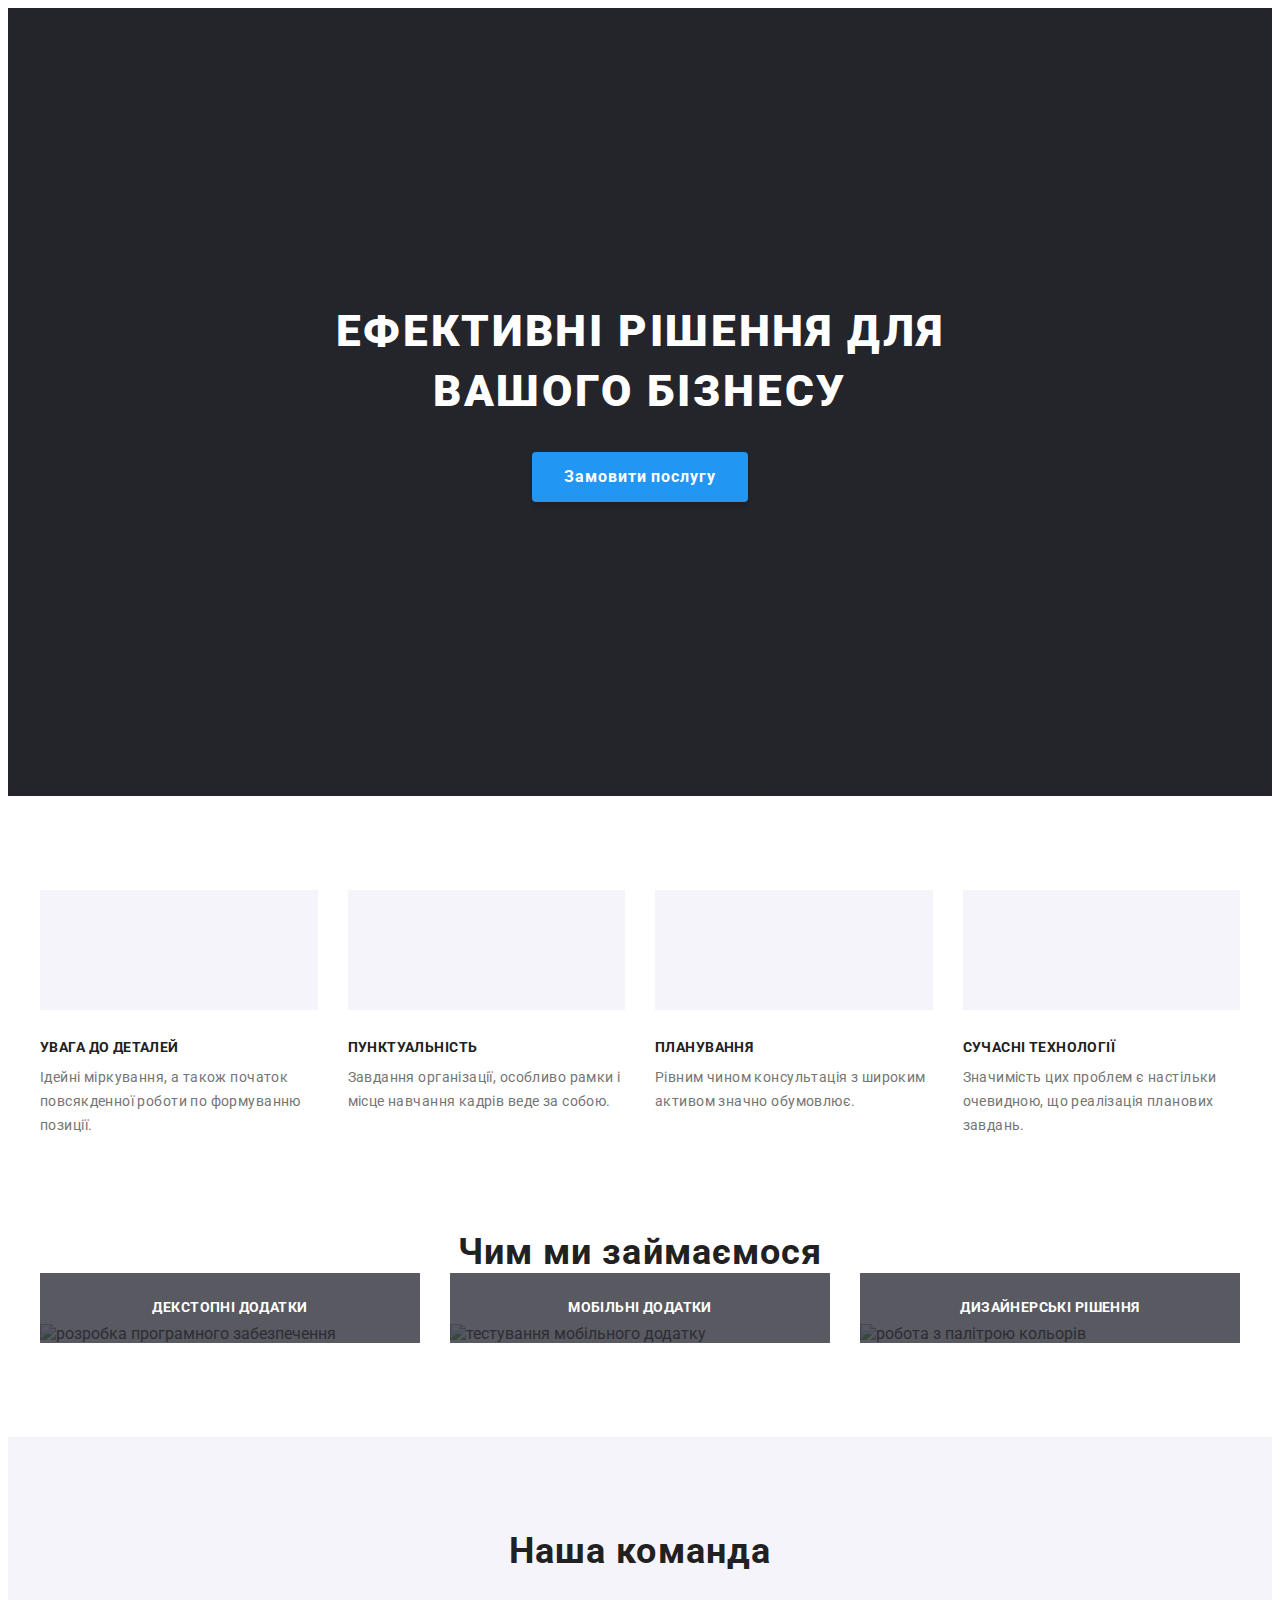
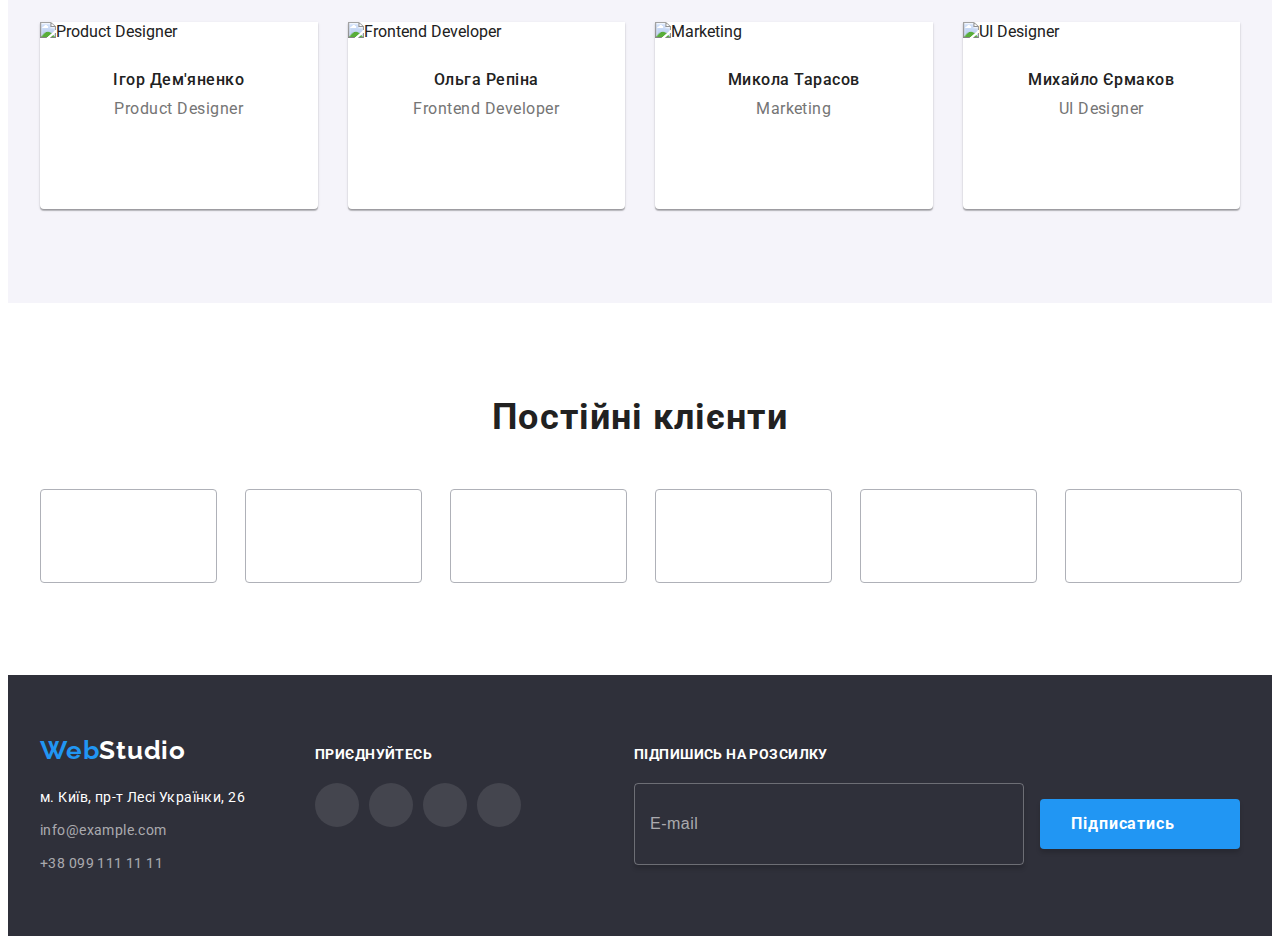
==== commit d606a59b: "add footer adaptive" ====
--- a/index.html
+++ b/index.html
@@ -62,12 +62,12 @@
 
     <main>
       <!-- Hero -->
-      <!-- <section class="hero section">
+      <section class="hero section">
         <div class="container">
           <h1 class="hero__title">Ефективні рішення для вашого бізнесу</h1>
           <button type="button" class="hero__btn btn" data-modal-open>Замовити послугу</button>
         </div>
-      </section> -->
+      </section>
 
       <!-- Benefits -->
       <section class="benefits section">
@@ -364,60 +364,63 @@
     </main>
 
     <!-- Footer -->
-    <!-- <footer class="footer">
+    <footer class="footer">
       <div class="footer-container container">
-        <div>
-          <a class="footer__logo logo link" href="./index.html"
-            >Web<span class="logo--light">Studio</span></a
-          >
-          <address class="address">
-            <ul class="address__list list">
-              <li class="address__item">
-                <a
-                  class="address__link link"
-                  href="https://www.google.com/maps/place/бульвар+Лесі+Українки,+26,+Київ,+02000/@50.427353,30.5411324,16z/"
-                  target="_blank"
-                  rel="nofollow noopener noreferrer"
-                  >м. Київ, пр-т Лесі Українки, 26</a
-                >
+        <div class="tablet-container">
+          <div>
+            <a class="footer__logo logo link" href="./index.html"
+              >Web<span class="logo--light">Studio</span></a
+            >
+
+            <address class="address">
+              <ul class="address__list list">
+                <li class="address__item">
+                  <a
+                    class="address__link link"
+                    href="https://www.google.com/maps/place/бульвар+Лесі+Українки,+26,+Київ,+02000/@50.427353,30.5411324,16z/"
+                    target="_blank"
+                    rel="nofollow noopener noreferrer"
+                    >м. Київ, пр-т Лесі Українки, 26</a
+                  >
+                </li>
+                <li class="address__item">
+                  <a class="address__mail link" href="mailto:info@example.com">info@example.com</a>
+                </li>
+                <li class="address__item">
+                  <a class="address__tel link" href="tel:+380991111111">+38 099 111 11 11</a>
+                </li>
+              </ul>
+            </address>
+          </div>
+          <div class="join">
+            <p class="join__title">Приєднуйтесь</p>
+            <ul class="join__list socials list">
+              <li class="socials__item">
+                <a href="" class="socials__link link"
+                  ><svg class="socials__icon" width="20" height="20">
+                    <use href="./img/symbol-defs.svg#icon-instagram"></use></svg
+                ></a>
               </li>
-              <li class="address__item">
-                <a class="address__mail link" href="mailto:info@example.com">info@example.com</a>
+              <li class="socials__item">
+                <a href="" class="socials__link link"
+                  ><svg class="socials__icon" width="20" height="20">
+                    <use href="./img/symbol-defs.svg#icon-twitter"></use></svg
+                ></a>
               </li>
-              <li class="address__item">
-                <a class="address__tel link" href="tel:+380991111111">+38 099 111 11 11</a>
+              <li class="socials__item">
+                <a href="" class="socials__link link"
+                  ><svg class="socials__icon" width="20" height="20">
+                    <use href="./img/symbol-defs.svg#icon-facebook"></use></svg
+                ></a>
+              </li>
+              <li class="socials__item">
+                <a href="" class="socials__link link"
+                  ><svg class="socials__icon" width="20" height="20">
+                    <use href="./img/symbol-defs.svg#icon-linkedin"></use></svg
+                ></a>
               </li>
             </ul>
-          </address>
-        </div>
-        <div class="join">
-          <p class="join__title">Приєднуйтесь</p>
-          <ul class="join__list socials list">
-            <li class="socials__item">
-              <a href="" class="socials__link link"
-                ><svg class="socials__icon" width="20" height="20">
-                  <use href="./img/symbol-defs.svg#icon-instagram"></use></svg
-              ></a>
-            </li>
-            <li class="socials__item">
-              <a href="" class="socials__link link"
-                ><svg class="socials__icon" width="20" height="20">
-                  <use href="./img/symbol-defs.svg#icon-twitter"></use></svg
-              ></a>
-            </li>
-            <li class="socials__item">
-              <a href="" class="socials__link link"
-                ><svg class="socials__icon" width="20" height="20">
-                  <use href="./img/symbol-defs.svg#icon-facebook"></use></svg
-              ></a>
-            </li>
-            <li class="socials__item">
-              <a href="" class="socials__link link"
-                ><svg class="socials__icon" width="20" height="20">
-                  <use href="./img/symbol-defs.svg#icon-linkedin"></use></svg
-              ></a>
-            </li>
-          </ul>
+          </div>
         </div>
         <form class="footer-form">
           <p class="footer-form__text">Підпишись на розсилку</p>
@@ -427,7 +430,7 @@
           <button type="submit" class="footer-form__btn btn">Підписатись</button>
         </form>
       </div>
-    </footer> -->
+    </footer>
 
     <!-- Modal -->
     <div class="backdrop is-hidden" data-modal>
--- a/css/main.min.css
+++ b/css/main.min.css
@@ -1 +1 @@
-:root{--main-color: #212121;--secondary-color: #ffffff;--accent-color: #2196f3;--text-color: #757575;--secondary-background-color: #f5f4fa}.visually-hidden{position:absolute;width:1px;height:1px;margin:-1px;border:0;padding:0;white-space:nowrap;clip-path:inset(100%);clip:rect(0 0 0 0);overflow:hidden}p,h1,h2,h3,h4,h5,h6{margin:0}ul{margin:0;padding-left:0}.list{list-style:none}.link{text-decoration:none}body{font-family:"Roboto",sans-serif;color:var(--main-color);background-color:var(--secondary-color)}img{display:block;max-width:100%;height:auto;width:100%}.section{padding-top:60px;padding-bottom:60px}@media screen and (min-width: 1200px){.section{padding-top:94px;padding-bottom:94px}}.container{width:100%;margin:0 auto;padding-left:15px;padding-right:15px}@media screen and (min-width: 480px){.container{width:480px}}@media screen and (min-width: 768px){.container{width:768px}}@media screen and (min-width: 1200px){.container{width:1200px}}.logo{font-family:"Raleway";font-weight:700;font-size:26px;line-height:1.19;letter-spacing:.03em;color:var(--accent-color);padding-top:32px;padding-bottom:32px}.logo--dark{color:#000}.logo--light{color:var(--secondary-color)}.btn{min-width:200px;height:50px;font-family:inherit;font-weight:700;font-size:16px;line-height:1.87;letter-spacing:.06em;color:var(--secondary-color);background-color:var(--accent-color);cursor:pointer;border:none;outline:none;box-shadow:0px 4px 4px rgba(0,0,0,.15);border-radius:4px;transition:background-color 250ms cubic-bezier(0.4, 0, 0.2, 1)}.title{font-weight:700;font-size:28px;line-height:1.17;letter-spacing:.03em;text-align:center}@media screen and (min-width: 1200px){.title{font-weight:700;font-size:36px;line-height:1.16;letter-spacing:.03em}}.address{font-style:normal}.address__item:not(:last-child){margin-bottom:9px}.address__link{font-size:14px;line-height:1.71;letter-spacing:.03em;color:var(--secondary-color);display:block;transition:color 250ms cubic-bezier(0.4, 0, 0.2, 1)}.address__link:hover,.address__link:focus{color:var(--accent-color)}.address__mail,.address__tel{font-size:14px;line-height:1.71;letter-spacing:.03em;color:rgba(255,255,255,.6);display:block;transition:color 250ms cubic-bezier(0.4, 0, 0.2, 1)}.address__mail:hover,.address__mail:focus,.address__tel:hover,.address__tel:focus{color:var(--accent-color)}.join{width:206px;margin-left:70px}.join__title{font-family:"Roboto",sans-serif;font-weight:700;font-size:14px;line-height:1.14;letter-spacing:.03em;text-transform:uppercase;color:var(--secondary-color);margin-bottom:20px}.socials{display:flex;justify-content:center}.socials__item{width:44px;height:44px;margin-right:10px}.socials__item:last-child{margin-right:0}.socials__link{width:100%;height:100%;background-color:rgba(255,255,255,.1);border-radius:50%;display:flex;align-items:center;justify-content:center;fill:var(--secondary-color);transition:background-color 250ms cubic-bezier(0.4, 0, 0.2, 1)}.socials__link:hover,.socials__link:focus{background-color:var(--accent-color)}.footer-form{margin-left:auto}.footer-form__text{font-weight:700;font-size:14px;line-height:1.14;letter-spacing:.03em;text-transform:uppercase;color:var(--secondary-color);margin-bottom:20px}.footer-form__input{width:358px;height:50px;padding:15px;border:1px solid rgba(255,255,255,.3);box-shadow:0px 4px 4px rgba(0,0,0,.15);border-radius:4px;background-color:rgba(0,0,0,0);font-size:16px;line-height:1.25;letter-spacing:.03em;color:rgba(255,255,255,.6);outline:rgba(0,0,0,0);transition:border-color 250ms cubic-bezier(0.4, 0, 0.2, 1)}.footer-form__input::placeholder{font-size:16px;line-height:1.25;letter-spacing:.03em;color:rgba(255,255,255,.6)}.footer-form__input:focus,.footer-form__input:hover{border-color:var(--accent-color)}.footer-form__btn{padding:10px 28px;display:inline-flex;align-items:center;margin-left:12px}.footer-form__btn::after{content:"";width:24px;height:24px;background-image:url(../img/iconsend.svg);background-size:contain;margin-left:10px}.footer-form__btn:hover,.footer-form__btn:focus{cursor:pointer;background-color:#188ce8}.backdrop{width:100%;height:100%;background-color:rgba(0,0,0,.2);position:fixed;top:0;transition:opacity 300ms,visibility 300ms}.modal{width:528px;height:581px;padding:40px;background-color:var(--secondary-color);border-radius:4px;position:absolute;top:50%;left:50%;transform:translate(-50%, -50%) scale(1);transition:300ms}.backdrop.is-hidden .modal{transform:translate(-50%, -50%) scale(0)}.is-hidden{visibility:hidden;opacity:0;pointer-events:none}.modal__close-btn{width:30px;height:30px;border-radius:50%;border:1px solid rgba(0,0,0,.1);background-color:rgba(0,0,0,0);position:absolute;top:8px;right:8px;display:block;justify-content:center;align-items:center;outline:rgba(0,0,0,0)}.modal__close-btn:hover,.modal__close-btn:focus{cursor:pointer}.modal__close-icon{position:absolute;top:50%;left:50%;transform:translate(-50%, -50%);transition:fill 250ms cubic-bezier(0.4, 0, 0.2, 1)}.modal__close-btn:hover .modal__close-icon,.modal__close-btn:focus .modal__close-icon{fill:var(--accent-color)}.modal__title{font-weight:700;font-size:19px;line-height:1.15;letter-spacing:.03em;text-align:center;color:var(--main-color);margin-bottom:12px}.modal-form{display:flex;flex-direction:column}.modal-form__field:not(:first-child){margin-top:10px}.modal-form__input{width:448px;height:40px;border:1px solid rgba(33,33,33,.2);border-radius:4px;padding-top:11px;padding-bottom:11px;padding-right:11px;padding-left:42px;outline:rgba(0,0,0,0);transition:border-color 250ms cubic-bezier(0.4, 0, 0.2, 1)}.modal-form__input:focus,.modal-form__input:hover{border-color:var(--accent-color);cursor:pointer}.modal-form__input-wrap{position:relative}.modal-form__icon{position:absolute;left:12px;top:50%;transform:translateY(-50%);fill:var(--main-color);transition:fill 250ms cubic-bezier(0.4, 0, 0.2, 1)}.modal-form__input:focus+.modal-form__icon,.modal-form__input:hover+.modal-form__icon{fill:var(--accent-color)}.modal-form__label{display:block;margin-bottom:4px;font-size:12px;line-height:1.16;letter-spacing:.01em;color:var(--text-color)}.modal-form__field-area{margin-top:10px}.modal-form__textarea{resize:none;width:448px;height:120px;border:1px solid rgba(33,33,33,.2);border-radius:4px;padding:12px 16px;outline:rgba(0,0,0,0);transition:border-color 250ms cubic-bezier(0.4, 0, 0.2, 1)}.modal-form__textarea:focus,.modal-form__textarea:hover{border-color:var(--accent-color)}.modal-form__textarea::placeholder{font-size:12px;line-height:1.66;letter-spacing:.01em;color:rgba(117,117,117,.5)}.modal-form__field-check{display:flex;justify-content:center;margin-top:20px}.modal-form__check-text{font-size:14px;line-height:1.71;letter-spacing:.03em;color:var(--text-color);display:flex;align-items:center;position:relative}.modal-form__check-text::before{content:"";width:16px;height:15px;border:2px solid var(--main-color);border-radius:4px;margin-right:8px;transition:border-color 250ms cubic-bezier(0.4, 0, 0.2, 1)}.modal-form__check-text:hover::before{border-color:var(--accent-color)}.modal-form__input-check:focus+.modal-form__check-text::before{border-color:var(--accent-color)}.modal-form__input-check:checked+.modal-form__check-text:before{background-image:url(../img/check.svg);background-size:contain;border:none}.modal-form__link{text-decoration:none;font-size:14px;line-height:1.71;letter-spacing:.03em;color:var(--accent-color);margin-left:3px;position:relative}.modal-form__link::after{content:"";width:100%;height:1px;background-color:var(--accent-color);position:absolute;bottom:4px;left:0}.modal-form__btn{margin-right:auto;margin-left:auto;margin-top:30px}.modal-form__btn:hover,.modal-form__btn:focus{cursor:pointer;background-color:#188ce8}.header{border:1px solid #ececec}.header .container{display:flex;align-items:center}.header__nav{margin-left:93px}.header__nav-list{display:flex}.header__nav-item:not(:last-child){margin-right:50px}.header__contact-list{display:flex;margin-left:auto}.header__nav-link{font-weight:500;font-size:14px;line-height:1.14;letter-spacing:.02em;color:var(--main-color);padding-top:32px;padding-bottom:32px;transition:color 250ms cubic-bezier(0.4, 0, 0.2, 1);display:block;position:relative}.header__nav-link:hover,.header__nav-link:focus{color:var(--accent-color)}.header__contact-link{font-weight:500;font-size:14px;line-height:1.14;letter-spacing:.02em;color:var(--text-color);display:flex;align-items:center;transition:color 250ms cubic-bezier(0.4, 0, 0.2, 1);padding-top:32px;padding-bottom:32px}.header__contact-link:hover,.header__contact-link:focus{color:var(--accent-color)}.header__contact-icon{margin-right:10px;fill:currentColor}.header__contact-item+.header__contact-item{margin-left:50px}.current{color:var(--accent-color)}.current::after{content:"";width:100%;height:4px;background-color:var(--accent-color);border-radius:2px;position:absolute;bottom:0;left:0}.hero{background-color:#1d1d22;max-width:1600px;margin:0 auto;padding-top:200px;padding-bottom:200px;text-align:center;background-image:linear-gradient(rgba(47, 48, 58, 0.4), rgba(47, 48, 58, 0.4)),url(../img/bghero.jpg);background-position:center;background-repeat:no-repeat}.hero__title{width:696px;font-weight:900;font-size:44px;line-height:1.36;letter-spacing:.06em;text-transform:uppercase;text-align:center;color:var(--secondary-color);margin-bottom:30px;margin-right:auto;margin-left:auto}.hero__btn{padding:10px 32px}.hero__btn:hover,.hero__btn:focus{background-color:#188ce8}.benefits__list{margin-bottom:-30px}@media screen and (min-width: 768px){.benefits__list{display:flex;flex-wrap:wrap;margin:-15px}}.benefits__item{width:100%;margin-bottom:30px}@media screen and (min-width: 768px){.benefits__item{width:calc((100% - 60px)/2);margin:15px}}@media screen and (min-width: 1200px){.benefits__item{width:calc((100% - 120px)/4)}}.benefits__icon-item{width:100%;height:120px;background-color:var(--secondary-background-color);margin-bottom:30px;display:flex;justify-content:center;align-items:center}.benefits__subtitle{font-weight:700;font-size:14px;line-height:1.14;letter-spacing:.03em;text-transform:uppercase;margin-bottom:10px;text-align:center}@media screen and (min-width: 768px){.benefits__subtitle{text-align:left}}.benefits__text{font-size:14px;line-height:1.71;letter-spacing:.03em;color:var(--text-color)}.works{padding-top:0;display:none}@media screen and (min-width: 1200px){.works{display:block}}.works__title{margin-bottom:50px}.works__list{display:flex;margin-right:-30px}.works__item{width:calc((100% - 60px)/3);margin-right:30px;position:relative}.works__text{font-weight:700;font-size:14px;line-height:1.14;letter-spacing:.03em;text-align:center;display:flex;justify-content:center;align-items:center;text-transform:uppercase;color:var(--secondary-color);background-color:rgba(47,48,58,.8);height:70px;width:100%;position:absolute;bottom:0}.team{background-color:var(--secondary-background-color)}.team__title{margin-bottom:30px}@media screen and (min-width: 1200px){.team__title{margin-bottom:50px}}.team__list{margin-bottom:-30px}@media screen and (min-width: 768px){.team__list{display:flex;flex-wrap:wrap;margin:-15px}}.team__item{width:100%;margin-bottom:30px;background-color:var(--secondary-color);box-shadow:0px 1px 3px rgba(0,0,0,.12),0px 1px 1px rgba(0,0,0,.14),0px 2px 1px rgba(0,0,0,.2);border-radius:0px 0px 4px 4px}@media screen and (min-width: 768px){.team__item{width:calc((100% - 60px)/2);margin:15px}}@media screen and (min-width: 1200px){.team__item{width:calc((100% - 120px)/4)}}.team__container{padding-top:30px;padding-bottom:30px;text-align:center}.team__subtitle{font-weight:500;font-size:16px;line-height:1.18;letter-spacing:.03em;margin-bottom:10px}.team__text{font-size:16px;line-height:1.18;letter-spacing:.03em;color:var(--text-color);margin-bottom:16px}.team__social-list{display:flex;justify-content:center}.team__social-item{width:44px;height:44px;margin-right:10px}.team__social-item:last-child{margin-right:0}.team__social-link{width:100%;height:100%;background-color:var(--secondary-color);border-radius:50%;display:flex;align-items:center;justify-content:center;fill:#afb1b8;transition:fill 250ms cubic-bezier(0.4, 0, 0.2, 1),background-color 250ms cubic-bezier(0.4, 0, 0.2, 1)}.team__social-link:hover,.team__social-link:focus{fill:var(--secondary-color);background-color:var(--accent-color)}.clients__title{margin-bottom:30px}@media screen and (min-width: 1200px){.clients__title{margin-bottom:50px}}.clients__list{display:flex;flex-wrap:wrap;margin:-15px}.clients__item{height:92px;width:calc((100% - 60px)/2);margin:15px}@media screen and (min-width: 768px){.clients__item{width:calc((100% - 90px)/3)}}@media screen and (min-width: 1200px){.clients__item{width:calc((100% - 180px)/6)}}.clients__link{width:100%;height:100%;display:flex;align-items:center;justify-content:center;border:1px solid #afb1b8;border-radius:4px;fill:#afb1b8;outline:rgba(0,0,0,0);transition:border 250ms cubic-bezier(0.4, 0, 0.2, 1)}.clients__link:hover,.clients__link:focus{border-color:var(--accent-color)}.clients__icon{transition:fill 250ms cubic-bezier(0.4, 0, 0.2, 1)}.clients__link:hover .clients__icon,.clients__link:focus .clients__icon{fill:var(--accent-color)}.footer{background-color:#2f303a;padding-top:60px;padding-bottom:60px}.footer-container{display:flex;align-items:baseline}.footer__logo{display:block;margin-bottom:20px}.portfolio__nav-list{display:flex;justify-content:center}.portfolio__nav-item:not(:last-child){margin-right:8px}.portfolio__btn{font-family:inherit;font-weight:500;font-size:16px;line-height:1.36;letter-spacing:.03em;color:var(--main-color);background-color:var(--secondary-background-color);cursor:pointer;padding:6px 22px;border-radius:4px;border:rgba(0,0,0,0);transition:color 250ms cubic-bezier(0.4, 0, 0.2, 1),background-color 250ms cubic-bezier(0.4, 0, 0.2, 1),box-shadow 250ms cubic-bezier(0.4, 0, 0.2, 1)}.portfolio__btn:hover,.portfolio__btn:focus,.portfolio__btn:active{color:var(--secondary-color);background-color:var(--accent-color);box-shadow:0px 3px 1px rgba(0,0,0,.1),0px 1px 2px rgba(0,0,0,.08),0px 2px 2px rgba(0,0,0,.12)}.portfolio__btn-all{font-family:inherit;font-weight:500;font-size:16px;line-height:1.36;letter-spacing:.03em;color:var(--secondary-color);background-color:var(--accent-color);cursor:pointer}.portfolio__list{margin-top:50px;display:flex;flex-wrap:wrap;margin-right:-30px;margin-bottom:-30px}.portfolio__item{width:calc(33.3333333333% - 30px);margin-right:30px;margin-bottom:30px}.card__link{display:block;transition:box-shadow 250ms cubic-bezier(0.4, 0, 0.2, 1)}.card__link:hover,.card__link:focus{box-shadow:0px 1px 1px rgba(0,0,0,.12),0px 4px 4px rgba(0,0,0,.06),1px 4px 6px rgba(0,0,0,.16)}.card__thumb{position:relative;overflow:hidden}.card__overley{font-size:18px;line-height:1.55;letter-spacing:.03em;color:var(--secondary-color);background-color:rgba(33,150,243,.9);padding:63px 24px;position:absolute;top:0;right:0;height:100%;transform:translateY(101%);transition:transform 250ms cubic-bezier(0.4, 0, 0.2, 1)}.card__link:hover .card__overley,.card__link:focus .card__overley{transform:translateY(0)}.card__container{padding:20px 24px;border:1px solid #eee}.card__subtitle{font-weight:700;font-size:18px;line-height:2;letter-spacing:.06em;color:var(--main-color);margin-bottom:4px}.card__text{font-size:16px;line-height:1.88;letter-spacing:.03em;color:var(--text-color)}/*# sourceMappingURL=main.min.css.map */+:root{--main-color: #212121;--secondary-color: #ffffff;--accent-color: #2196f3;--text-color: #757575;--secondary-background-color: #f5f4fa}.visually-hidden{position:absolute;width:1px;height:1px;margin:-1px;border:0;padding:0;white-space:nowrap;clip-path:inset(100%);clip:rect(0 0 0 0);overflow:hidden}p,h1,h2,h3,h4,h5,h6{margin:0}ul{margin:0;padding-left:0}.list{list-style:none}.link{text-decoration:none}body{font-family:"Roboto",sans-serif;color:var(--main-color);background-color:var(--secondary-color)}img{display:block;max-width:100%;height:auto;width:100%}.section{padding-top:60px;padding-bottom:60px}@media screen and (min-width: 1200px){.section{padding-top:94px;padding-bottom:94px}}.container{width:100%;margin:0 auto;padding-left:15px;padding-right:15px}@media screen and (min-width: 480px){.container{width:480px}}@media screen and (min-width: 768px){.container{width:768px}}@media screen and (min-width: 1200px){.container{width:1200px}}.logo{font-family:"Raleway";font-weight:700;font-size:24px;line-height:1.16;letter-spacing:.03em;color:var(--accent-color);padding-top:32px;padding-bottom:32px}@media screen and (min-width: 1200px){.logo{font-weight:700;font-size:26px;line-height:1.19;letter-spacing:.03em}}.logo--dark{color:#000}.logo--light{color:var(--secondary-color)}.btn{min-width:200px;height:50px;font-family:inherit;font-weight:700;font-size:16px;line-height:1.87;letter-spacing:.06em;color:var(--secondary-color);background-color:var(--accent-color);cursor:pointer;border:none;outline:none;box-shadow:0px 4px 4px rgba(0,0,0,.15);border-radius:4px;transition:background-color 250ms cubic-bezier(0.4, 0, 0.2, 1)}.title{font-weight:700;font-size:28px;line-height:1.17;letter-spacing:.03em;text-align:center}@media screen and (min-width: 1200px){.title{font-weight:700;font-size:36px;line-height:1.16;letter-spacing:.03em}}.address{font-style:normal}.address__item:not(:last-child){margin-bottom:8px}@media screen and (min-width: 1200px){.address__item:not(:last-child){margin-bottom:9px}}.address__link{font-size:14px;line-height:1.71;letter-spacing:.03em;color:var(--secondary-color);display:block;transition:color 250ms cubic-bezier(0.4, 0, 0.2, 1)}.address__link:hover,.address__link:focus{color:var(--accent-color)}.address__mail,.address__tel{font-size:14px;line-height:1.71;letter-spacing:.03em;color:rgba(255,255,255,.6);display:block;transition:color 250ms cubic-bezier(0.4, 0, 0.2, 1)}.address__mail:hover,.address__mail:focus,.address__tel:hover,.address__tel:focus{color:var(--accent-color)}.join{margin-top:60px}@media screen and (min-width: 768px){.join{margin-top:0}}@media screen and (min-width: 1200px){.join{margin-left:70px}}.join__title{font-family:"Roboto",sans-serif;font-weight:700;font-size:14px;line-height:1.14;letter-spacing:.03em;text-transform:uppercase;color:var(--secondary-color);margin-bottom:20px}.socials{display:flex;justify-content:center}.socials__item{width:44px;height:44px;margin-right:10px}.socials__item:last-child{margin-right:0}.socials__link{width:100%;height:100%;background-color:rgba(255,255,255,.1);border-radius:50%;display:flex;align-items:center;justify-content:center;fill:var(--secondary-color);transition:background-color 250ms cubic-bezier(0.4, 0, 0.2, 1)}.socials__link:hover,.socials__link:focus{background-color:var(--accent-color)}.footer-form{margin-top:60px}@media screen and (min-width: 1200px){.footer-form{margin-left:auto;margin-top:0}}.footer-form__text{font-weight:700;font-size:14px;line-height:1.14;letter-spacing:.03em;text-transform:uppercase;color:var(--secondary-color);margin-bottom:20px}.footer-form__input{width:100%;height:50px;padding:15px;border:1px solid rgba(255,255,255,.3);box-shadow:0px 4px 4px rgba(0,0,0,.15);border-radius:4px;background-color:rgba(0,0,0,0);font-size:16px;line-height:1.25;letter-spacing:.03em;color:rgba(255,255,255,.6);outline:rgba(0,0,0,0);transition:border-color 250ms cubic-bezier(0.4, 0, 0.2, 1)}@media screen and (min-width: 768px){.footer-form__input{width:450px}}@media screen and (min-width: 1200px){.footer-form__input{width:358px}}.footer-form__input::placeholder{font-size:16px;line-height:1.25;letter-spacing:.03em;color:rgba(255,255,255,.6)}.footer-form__input:focus,.footer-form__input:hover{border-color:var(--accent-color)}.footer-form__btn{display:inline-flex;justify-content:center;align-items:center;margin-top:20px}@media screen and (min-width: 768px){.footer-form__btn{display:flex;margin-left:auto;margin-right:auto}}@media screen and (min-width: 1200px){.footer-form__btn{display:inline-flex;margin-left:12px;margin-top:0}}.footer-form__btn::after{content:"";width:24px;height:24px;background-image:url(../img/iconsend.svg);background-size:contain;margin-left:10px}.footer-form__btn:hover,.footer-form__btn:focus{cursor:pointer;background-color:#188ce8}.backdrop{width:100%;height:100%;background-color:rgba(0,0,0,.2);position:fixed;top:0;transition:opacity 300ms,visibility 300ms}.modal{width:528px;height:581px;padding:40px;background-color:var(--secondary-color);border-radius:4px;position:absolute;top:50%;left:50%;transform:translate(-50%, -50%) scale(1);transition:300ms}.backdrop.is-hidden .modal{transform:translate(-50%, -50%) scale(0)}.is-hidden{visibility:hidden;opacity:0;pointer-events:none}.modal__close-btn{width:30px;height:30px;border-radius:50%;border:1px solid rgba(0,0,0,.1);background-color:rgba(0,0,0,0);position:absolute;top:8px;right:8px;display:block;justify-content:center;align-items:center;outline:rgba(0,0,0,0)}.modal__close-btn:hover,.modal__close-btn:focus{cursor:pointer}.modal__close-icon{position:absolute;top:50%;left:50%;transform:translate(-50%, -50%);transition:fill 250ms cubic-bezier(0.4, 0, 0.2, 1)}.modal__close-btn:hover .modal__close-icon,.modal__close-btn:focus .modal__close-icon{fill:var(--accent-color)}.modal__title{font-weight:700;font-size:19px;line-height:1.15;letter-spacing:.03em;text-align:center;color:var(--main-color);margin-bottom:12px}.modal-form{display:flex;flex-direction:column}.modal-form__field:not(:first-child){margin-top:10px}.modal-form__input{width:448px;height:40px;border:1px solid rgba(33,33,33,.2);border-radius:4px;padding-top:11px;padding-bottom:11px;padding-right:11px;padding-left:42px;outline:rgba(0,0,0,0);transition:border-color 250ms cubic-bezier(0.4, 0, 0.2, 1)}.modal-form__input:focus,.modal-form__input:hover{border-color:var(--accent-color);cursor:pointer}.modal-form__input-wrap{position:relative}.modal-form__icon{position:absolute;left:12px;top:50%;transform:translateY(-50%);fill:var(--main-color);transition:fill 250ms cubic-bezier(0.4, 0, 0.2, 1)}.modal-form__input:focus+.modal-form__icon,.modal-form__input:hover+.modal-form__icon{fill:var(--accent-color)}.modal-form__label{display:block;margin-bottom:4px;font-size:12px;line-height:1.16;letter-spacing:.01em;color:var(--text-color)}.modal-form__field-area{margin-top:10px}.modal-form__textarea{resize:none;width:448px;height:120px;border:1px solid rgba(33,33,33,.2);border-radius:4px;padding:12px 16px;outline:rgba(0,0,0,0);transition:border-color 250ms cubic-bezier(0.4, 0, 0.2, 1)}.modal-form__textarea:focus,.modal-form__textarea:hover{border-color:var(--accent-color)}.modal-form__textarea::placeholder{font-size:12px;line-height:1.66;letter-spacing:.01em;color:rgba(117,117,117,.5)}.modal-form__field-check{display:flex;justify-content:center;margin-top:20px}.modal-form__check-text{font-size:14px;line-height:1.71;letter-spacing:.03em;color:var(--text-color);display:flex;align-items:center;position:relative}.modal-form__check-text::before{content:"";width:16px;height:15px;border:2px solid var(--main-color);border-radius:4px;margin-right:8px;transition:border-color 250ms cubic-bezier(0.4, 0, 0.2, 1)}.modal-form__check-text:hover::before{border-color:var(--accent-color)}.modal-form__input-check:focus+.modal-form__check-text::before{border-color:var(--accent-color)}.modal-form__input-check:checked+.modal-form__check-text:before{background-image:url(../img/check.svg);background-size:contain;border:none}.modal-form__link{text-decoration:none;font-size:14px;line-height:1.71;letter-spacing:.03em;color:var(--accent-color);margin-left:3px;position:relative}.modal-form__link::after{content:"";width:100%;height:1px;background-color:var(--accent-color);position:absolute;bottom:4px;left:0}.modal-form__btn{margin-right:auto;margin-left:auto;margin-top:30px}.modal-form__btn:hover,.modal-form__btn:focus{cursor:pointer;background-color:#188ce8}.header{border:1px solid #ececec}.header .container{display:flex;align-items:center}.header__nav{margin-left:93px}.header__nav-list{display:flex}.header__nav-item:not(:last-child){margin-right:50px}.header__contact-list{display:flex;margin-left:auto}.header__nav-link{font-weight:500;font-size:14px;line-height:1.14;letter-spacing:.02em;color:var(--main-color);padding-top:32px;padding-bottom:32px;transition:color 250ms cubic-bezier(0.4, 0, 0.2, 1);display:block;position:relative}.header__nav-link:hover,.header__nav-link:focus{color:var(--accent-color)}.header__contact-link{font-weight:500;font-size:14px;line-height:1.14;letter-spacing:.02em;color:var(--text-color);display:flex;align-items:center;transition:color 250ms cubic-bezier(0.4, 0, 0.2, 1);padding-top:32px;padding-bottom:32px}.header__contact-link:hover,.header__contact-link:focus{color:var(--accent-color)}.header__contact-icon{margin-right:10px;fill:currentColor}.header__contact-item+.header__contact-item{margin-left:50px}.current{color:var(--accent-color)}.current::after{content:"";width:100%;height:4px;background-color:var(--accent-color);border-radius:2px;position:absolute;bottom:0;left:0}.hero{height:400px;background-color:#1d1d22;display:flex;align-items:center;text-align:center;background-image:linear-gradient(rgba(47, 48, 58, 0.4), rgba(47, 48, 58, 0.4)),url(../img/bghero.jpg);background-position:center;background-repeat:no-repeat}@media screen and (min-width: 1200px){.hero{height:600px}}.hero__title{max-width:360px;font-weight:900;font-size:26px;line-height:1.62;letter-spacing:.06em;text-transform:uppercase;text-align:center;color:var(--secondary-color);margin-bottom:30px;margin-right:auto;margin-left:auto}@media screen and (min-width: 1200px){.hero__title{font-weight:900;font-size:44px;line-height:1.36;letter-spacing:.06em;max-width:696px}}.hero__btn{padding:10px 32px}.hero__btn:hover,.hero__btn:focus{background-color:#188ce8}.benefits__list{margin-bottom:-30px}@media screen and (min-width: 768px){.benefits__list{display:flex;flex-wrap:wrap;margin:-15px}}.benefits__item{width:100%;margin-bottom:30px}@media screen and (min-width: 768px){.benefits__item{width:calc((100% - 60px)/2);margin:15px}}@media screen and (min-width: 1200px){.benefits__item{width:calc((100% - 120px)/4)}}.benefits__icon-item{width:100%;height:120px;background-color:var(--secondary-background-color);margin-bottom:30px;display:flex;justify-content:center;align-items:center}.benefits__subtitle{font-weight:700;font-size:14px;line-height:1.14;letter-spacing:.03em;text-transform:uppercase;margin-bottom:10px;text-align:center}@media screen and (min-width: 768px){.benefits__subtitle{text-align:left}}.benefits__text{font-size:14px;line-height:1.71;letter-spacing:.03em;color:var(--text-color)}.works{padding-top:0;display:none}@media screen and (min-width: 1200px){.works{display:block}}.works__title{margin-bottom:50px}.works__list{display:flex;margin-right:-30px}.works__item{width:calc((100% - 60px)/3);margin-right:30px;position:relative}.works__text{font-weight:700;font-size:14px;line-height:1.14;letter-spacing:.03em;text-align:center;display:flex;justify-content:center;align-items:center;text-transform:uppercase;color:var(--secondary-color);background-color:rgba(47,48,58,.8);height:70px;width:100%;position:absolute;bottom:0}.team{background-color:var(--secondary-background-color)}.team__title{margin-bottom:30px}@media screen and (min-width: 1200px){.team__title{margin-bottom:50px}}.team__list{margin-bottom:-30px}@media screen and (min-width: 768px){.team__list{display:flex;flex-wrap:wrap;margin:-15px}}.team__item{width:100%;margin-bottom:30px;background-color:var(--secondary-color);box-shadow:0px 1px 3px rgba(0,0,0,.12),0px 1px 1px rgba(0,0,0,.14),0px 2px 1px rgba(0,0,0,.2);border-radius:0px 0px 4px 4px}@media screen and (min-width: 768px){.team__item{width:calc((100% - 60px)/2);margin:15px}}@media screen and (min-width: 1200px){.team__item{width:calc((100% - 120px)/4)}}.team__container{padding-top:30px;padding-bottom:30px;text-align:center}.team__subtitle{font-weight:500;font-size:16px;line-height:1.18;letter-spacing:.03em;margin-bottom:10px}.team__text{font-size:16px;line-height:1.18;letter-spacing:.03em;color:var(--text-color);margin-bottom:16px}.team__social-list{display:flex;justify-content:center}.team__social-item{width:44px;height:44px;margin-right:10px}.team__social-item:last-child{margin-right:0}.team__social-link{width:100%;height:100%;background-color:var(--secondary-color);border-radius:50%;display:flex;align-items:center;justify-content:center;fill:#afb1b8;transition:fill 250ms cubic-bezier(0.4, 0, 0.2, 1),background-color 250ms cubic-bezier(0.4, 0, 0.2, 1)}.team__social-link:hover,.team__social-link:focus{fill:var(--secondary-color);background-color:var(--accent-color)}.clients__title{margin-bottom:30px}@media screen and (min-width: 1200px){.clients__title{margin-bottom:50px}}.clients__list{display:flex;flex-wrap:wrap;margin:-15px}.clients__item{height:92px;width:calc((100% - 60px)/2);margin:15px}@media screen and (min-width: 768px){.clients__item{width:calc((100% - 90px)/3)}}@media screen and (min-width: 1200px){.clients__item{width:calc((100% - 180px)/6)}}.clients__link{width:100%;height:100%;display:flex;align-items:center;justify-content:center;border:1px solid #afb1b8;border-radius:4px;fill:#afb1b8;outline:rgba(0,0,0,0);transition:border 250ms cubic-bezier(0.4, 0, 0.2, 1)}.clients__link:hover,.clients__link:focus{border-color:var(--accent-color)}.clients__icon{transition:fill 250ms cubic-bezier(0.4, 0, 0.2, 1)}.clients__link:hover .clients__icon,.clients__link:focus .clients__icon{fill:var(--accent-color)}.footer{background-color:#2f303a;padding-top:60px;padding-bottom:60px}.footer-container{text-align:center}@media screen and (min-width: 1200px){.footer-container{display:flex;align-items:baseline}}@media screen and (min-width: 1200px){.footer-container{text-align:left}}.footer__logo{display:block;padding:0;margin-bottom:20px}@media screen and (min-width: 768px){.tablet-container{display:flex;justify-content:space-around;align-items:baseline}}.portfolio__nav-list{display:flex;justify-content:center}.portfolio__nav-item:not(:last-child){margin-right:8px}.portfolio__btn{font-family:inherit;font-weight:500;font-size:16px;line-height:1.36;letter-spacing:.03em;color:var(--main-color);background-color:var(--secondary-background-color);cursor:pointer;padding:6px 22px;border-radius:4px;border:rgba(0,0,0,0);transition:color 250ms cubic-bezier(0.4, 0, 0.2, 1),background-color 250ms cubic-bezier(0.4, 0, 0.2, 1),box-shadow 250ms cubic-bezier(0.4, 0, 0.2, 1)}.portfolio__btn:hover,.portfolio__btn:focus,.portfolio__btn:active{color:var(--secondary-color);background-color:var(--accent-color);box-shadow:0px 3px 1px rgba(0,0,0,.1),0px 1px 2px rgba(0,0,0,.08),0px 2px 2px rgba(0,0,0,.12)}.portfolio__btn-all{font-family:inherit;font-weight:500;font-size:16px;line-height:1.36;letter-spacing:.03em;color:var(--secondary-color);background-color:var(--accent-color);cursor:pointer}.portfolio__list{margin-top:50px;display:flex;flex-wrap:wrap;margin-right:-30px;margin-bottom:-30px}.portfolio__item{width:calc(33.3333333333% - 30px);margin-right:30px;margin-bottom:30px}.card__link{display:block;transition:box-shadow 250ms cubic-bezier(0.4, 0, 0.2, 1)}.card__link:hover,.card__link:focus{box-shadow:0px 1px 1px rgba(0,0,0,.12),0px 4px 4px rgba(0,0,0,.06),1px 4px 6px rgba(0,0,0,.16)}.card__thumb{position:relative;overflow:hidden}.card__overley{font-size:18px;line-height:1.55;letter-spacing:.03em;color:var(--secondary-color);background-color:rgba(33,150,243,.9);padding:63px 24px;position:absolute;top:0;right:0;height:100%;transform:translateY(101%);transition:transform 250ms cubic-bezier(0.4, 0, 0.2, 1)}.card__link:hover .card__overley,.card__link:focus .card__overley{transform:translateY(0)}.card__container{padding:20px 24px;border:1px solid #eee}.card__subtitle{font-weight:700;font-size:18px;line-height:2;letter-spacing:.06em;color:var(--main-color);margin-bottom:4px}.card__text{font-size:16px;line-height:1.88;letter-spacing:.03em;color:var(--text-color)}/*# sourceMappingURL=main.min.css.map */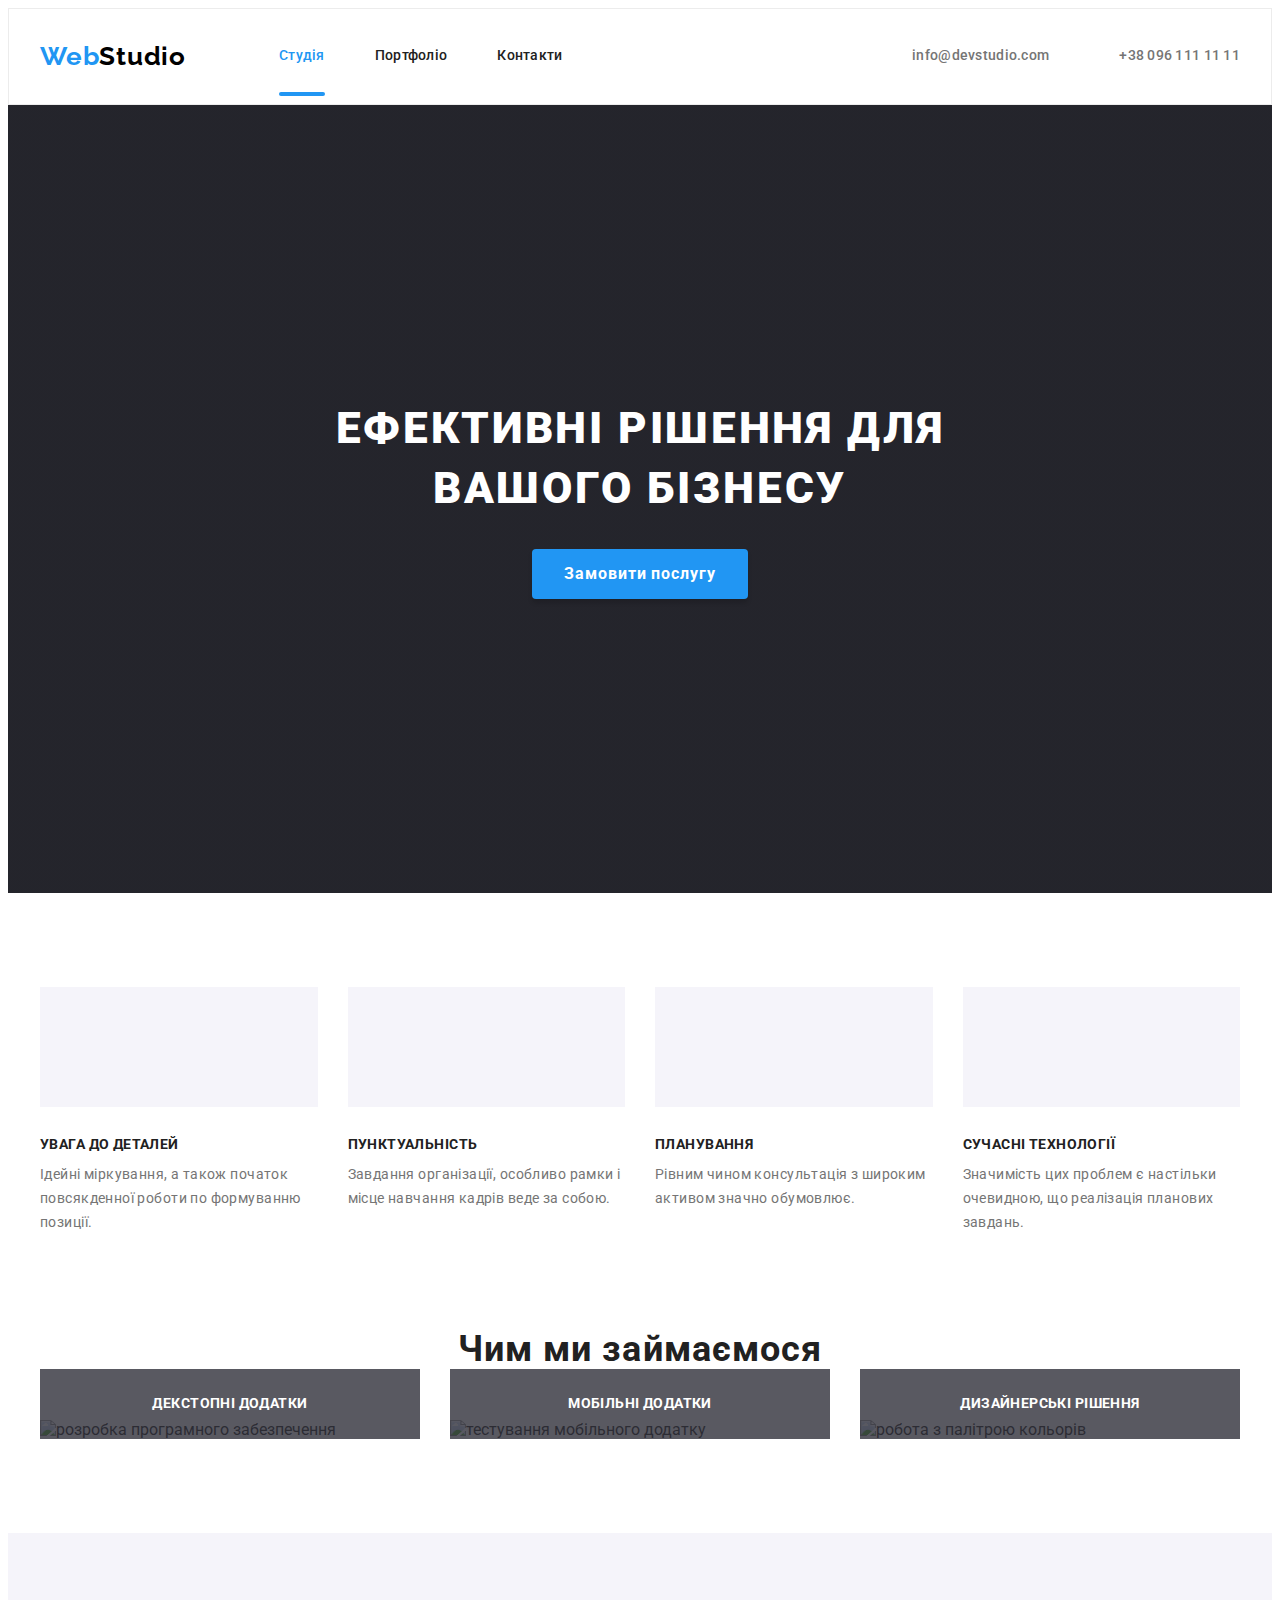
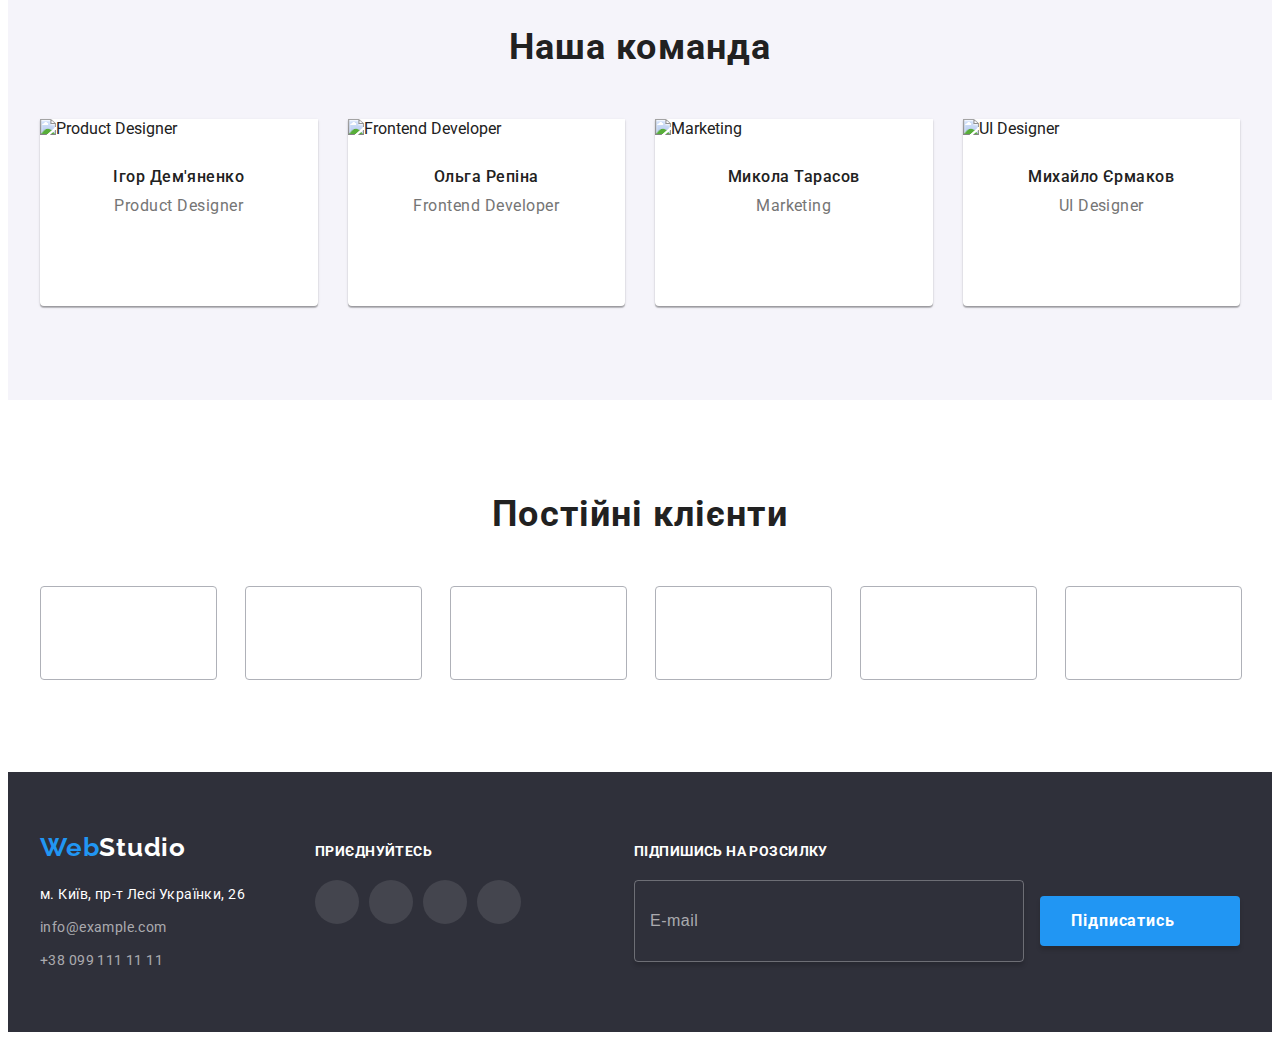
==== commit 6ca7503f: "add portfolio adaptive" ====
--- a/index.html
+++ b/index.html
@@ -22,7 +22,7 @@
   </head>
   <body>
     <!-- Header -->
-    <!-- <header class="header">
+    <header class="header">
       <div class="container">
         <a href="./index.html" lang="en" class="header__logo logo link"
           >Web<span class="logo logo--dark">Studio</span></a
@@ -58,7 +58,7 @@
           </li>
         </ul>
       </div>
-    </header> -->
+    </header>
 
     <main>
       <!-- Hero -->
--- a/css/main.min.css
+++ b/css/main.min.css
@@ -1 +1 @@
-:root{--main-color: #212121;--secondary-color: #ffffff;--accent-color: #2196f3;--text-color: #757575;--secondary-background-color: #f5f4fa}.visually-hidden{position:absolute;width:1px;height:1px;margin:-1px;border:0;padding:0;white-space:nowrap;clip-path:inset(100%);clip:rect(0 0 0 0);overflow:hidden}p,h1,h2,h3,h4,h5,h6{margin:0}ul{margin:0;padding-left:0}.list{list-style:none}.link{text-decoration:none}body{font-family:"Roboto",sans-serif;color:var(--main-color);background-color:var(--secondary-color)}img{display:block;max-width:100%;height:auto;width:100%}.section{padding-top:60px;padding-bottom:60px}@media screen and (min-width: 1200px){.section{padding-top:94px;padding-bottom:94px}}.container{width:100%;margin:0 auto;padding-left:15px;padding-right:15px}@media screen and (min-width: 480px){.container{width:480px}}@media screen and (min-width: 768px){.container{width:768px}}@media screen and (min-width: 1200px){.container{width:1200px}}.logo{font-family:"Raleway";font-weight:700;font-size:24px;line-height:1.16;letter-spacing:.03em;color:var(--accent-color);padding-top:32px;padding-bottom:32px}@media screen and (min-width: 1200px){.logo{font-weight:700;font-size:26px;line-height:1.19;letter-spacing:.03em}}.logo--dark{color:#000}.logo--light{color:var(--secondary-color)}.btn{min-width:200px;height:50px;font-family:inherit;font-weight:700;font-size:16px;line-height:1.87;letter-spacing:.06em;color:var(--secondary-color);background-color:var(--accent-color);cursor:pointer;border:none;outline:none;box-shadow:0px 4px 4px rgba(0,0,0,.15);border-radius:4px;transition:background-color 250ms cubic-bezier(0.4, 0, 0.2, 1)}.title{font-weight:700;font-size:28px;line-height:1.17;letter-spacing:.03em;text-align:center}@media screen and (min-width: 1200px){.title{font-weight:700;font-size:36px;line-height:1.16;letter-spacing:.03em}}.address{font-style:normal}.address__item:not(:last-child){margin-bottom:8px}@media screen and (min-width: 1200px){.address__item:not(:last-child){margin-bottom:9px}}.address__link{font-size:14px;line-height:1.71;letter-spacing:.03em;color:var(--secondary-color);display:block;transition:color 250ms cubic-bezier(0.4, 0, 0.2, 1)}.address__link:hover,.address__link:focus{color:var(--accent-color)}.address__mail,.address__tel{font-size:14px;line-height:1.71;letter-spacing:.03em;color:rgba(255,255,255,.6);display:block;transition:color 250ms cubic-bezier(0.4, 0, 0.2, 1)}.address__mail:hover,.address__mail:focus,.address__tel:hover,.address__tel:focus{color:var(--accent-color)}.join{margin-top:60px}@media screen and (min-width: 768px){.join{margin-top:0}}@media screen and (min-width: 1200px){.join{margin-left:70px}}.join__title{font-family:"Roboto",sans-serif;font-weight:700;font-size:14px;line-height:1.14;letter-spacing:.03em;text-transform:uppercase;color:var(--secondary-color);margin-bottom:20px}.socials{display:flex;justify-content:center}.socials__item{width:44px;height:44px;margin-right:10px}.socials__item:last-child{margin-right:0}.socials__link{width:100%;height:100%;background-color:rgba(255,255,255,.1);border-radius:50%;display:flex;align-items:center;justify-content:center;fill:var(--secondary-color);transition:background-color 250ms cubic-bezier(0.4, 0, 0.2, 1)}.socials__link:hover,.socials__link:focus{background-color:var(--accent-color)}.footer-form{margin-top:60px}@media screen and (min-width: 1200px){.footer-form{margin-left:auto;margin-top:0}}.footer-form__text{font-weight:700;font-size:14px;line-height:1.14;letter-spacing:.03em;text-transform:uppercase;color:var(--secondary-color);margin-bottom:20px}.footer-form__input{width:100%;height:50px;padding:15px;border:1px solid rgba(255,255,255,.3);box-shadow:0px 4px 4px rgba(0,0,0,.15);border-radius:4px;background-color:rgba(0,0,0,0);font-size:16px;line-height:1.25;letter-spacing:.03em;color:rgba(255,255,255,.6);outline:rgba(0,0,0,0);transition:border-color 250ms cubic-bezier(0.4, 0, 0.2, 1)}@media screen and (min-width: 768px){.footer-form__input{width:450px}}@media screen and (min-width: 1200px){.footer-form__input{width:358px}}.footer-form__input::placeholder{font-size:16px;line-height:1.25;letter-spacing:.03em;color:rgba(255,255,255,.6)}.footer-form__input:focus,.footer-form__input:hover{border-color:var(--accent-color)}.footer-form__btn{display:inline-flex;justify-content:center;align-items:center;margin-top:20px}@media screen and (min-width: 768px){.footer-form__btn{display:flex;margin-left:auto;margin-right:auto}}@media screen and (min-width: 1200px){.footer-form__btn{display:inline-flex;margin-left:12px;margin-top:0}}.footer-form__btn::after{content:"";width:24px;height:24px;background-image:url(../img/iconsend.svg);background-size:contain;margin-left:10px}.footer-form__btn:hover,.footer-form__btn:focus{cursor:pointer;background-color:#188ce8}.backdrop{width:100%;height:100%;background-color:rgba(0,0,0,.2);position:fixed;top:0;transition:opacity 300ms,visibility 300ms}.modal{width:528px;height:581px;padding:40px;background-color:var(--secondary-color);border-radius:4px;position:absolute;top:50%;left:50%;transform:translate(-50%, -50%) scale(1);transition:300ms}.backdrop.is-hidden .modal{transform:translate(-50%, -50%) scale(0)}.is-hidden{visibility:hidden;opacity:0;pointer-events:none}.modal__close-btn{width:30px;height:30px;border-radius:50%;border:1px solid rgba(0,0,0,.1);background-color:rgba(0,0,0,0);position:absolute;top:8px;right:8px;display:block;justify-content:center;align-items:center;outline:rgba(0,0,0,0)}.modal__close-btn:hover,.modal__close-btn:focus{cursor:pointer}.modal__close-icon{position:absolute;top:50%;left:50%;transform:translate(-50%, -50%);transition:fill 250ms cubic-bezier(0.4, 0, 0.2, 1)}.modal__close-btn:hover .modal__close-icon,.modal__close-btn:focus .modal__close-icon{fill:var(--accent-color)}.modal__title{font-weight:700;font-size:19px;line-height:1.15;letter-spacing:.03em;text-align:center;color:var(--main-color);margin-bottom:12px}.modal-form{display:flex;flex-direction:column}.modal-form__field:not(:first-child){margin-top:10px}.modal-form__input{width:448px;height:40px;border:1px solid rgba(33,33,33,.2);border-radius:4px;padding-top:11px;padding-bottom:11px;padding-right:11px;padding-left:42px;outline:rgba(0,0,0,0);transition:border-color 250ms cubic-bezier(0.4, 0, 0.2, 1)}.modal-form__input:focus,.modal-form__input:hover{border-color:var(--accent-color);cursor:pointer}.modal-form__input-wrap{position:relative}.modal-form__icon{position:absolute;left:12px;top:50%;transform:translateY(-50%);fill:var(--main-color);transition:fill 250ms cubic-bezier(0.4, 0, 0.2, 1)}.modal-form__input:focus+.modal-form__icon,.modal-form__input:hover+.modal-form__icon{fill:var(--accent-color)}.modal-form__label{display:block;margin-bottom:4px;font-size:12px;line-height:1.16;letter-spacing:.01em;color:var(--text-color)}.modal-form__field-area{margin-top:10px}.modal-form__textarea{resize:none;width:448px;height:120px;border:1px solid rgba(33,33,33,.2);border-radius:4px;padding:12px 16px;outline:rgba(0,0,0,0);transition:border-color 250ms cubic-bezier(0.4, 0, 0.2, 1)}.modal-form__textarea:focus,.modal-form__textarea:hover{border-color:var(--accent-color)}.modal-form__textarea::placeholder{font-size:12px;line-height:1.66;letter-spacing:.01em;color:rgba(117,117,117,.5)}.modal-form__field-check{display:flex;justify-content:center;margin-top:20px}.modal-form__check-text{font-size:14px;line-height:1.71;letter-spacing:.03em;color:var(--text-color);display:flex;align-items:center;position:relative}.modal-form__check-text::before{content:"";width:16px;height:15px;border:2px solid var(--main-color);border-radius:4px;margin-right:8px;transition:border-color 250ms cubic-bezier(0.4, 0, 0.2, 1)}.modal-form__check-text:hover::before{border-color:var(--accent-color)}.modal-form__input-check:focus+.modal-form__check-text::before{border-color:var(--accent-color)}.modal-form__input-check:checked+.modal-form__check-text:before{background-image:url(../img/check.svg);background-size:contain;border:none}.modal-form__link{text-decoration:none;font-size:14px;line-height:1.71;letter-spacing:.03em;color:var(--accent-color);margin-left:3px;position:relative}.modal-form__link::after{content:"";width:100%;height:1px;background-color:var(--accent-color);position:absolute;bottom:4px;left:0}.modal-form__btn{margin-right:auto;margin-left:auto;margin-top:30px}.modal-form__btn:hover,.modal-form__btn:focus{cursor:pointer;background-color:#188ce8}.header{border:1px solid #ececec}.header .container{display:flex;align-items:center}.header__nav{margin-left:93px}.header__nav-list{display:flex}.header__nav-item:not(:last-child){margin-right:50px}.header__contact-list{display:flex;margin-left:auto}.header__nav-link{font-weight:500;font-size:14px;line-height:1.14;letter-spacing:.02em;color:var(--main-color);padding-top:32px;padding-bottom:32px;transition:color 250ms cubic-bezier(0.4, 0, 0.2, 1);display:block;position:relative}.header__nav-link:hover,.header__nav-link:focus{color:var(--accent-color)}.header__contact-link{font-weight:500;font-size:14px;line-height:1.14;letter-spacing:.02em;color:var(--text-color);display:flex;align-items:center;transition:color 250ms cubic-bezier(0.4, 0, 0.2, 1);padding-top:32px;padding-bottom:32px}.header__contact-link:hover,.header__contact-link:focus{color:var(--accent-color)}.header__contact-icon{margin-right:10px;fill:currentColor}.header__contact-item+.header__contact-item{margin-left:50px}.current{color:var(--accent-color)}.current::after{content:"";width:100%;height:4px;background-color:var(--accent-color);border-radius:2px;position:absolute;bottom:0;left:0}.hero{height:400px;background-color:#1d1d22;display:flex;align-items:center;text-align:center;background-image:linear-gradient(rgba(47, 48, 58, 0.4), rgba(47, 48, 58, 0.4)),url(../img/bghero.jpg);background-position:center;background-repeat:no-repeat}@media screen and (min-width: 1200px){.hero{height:600px}}.hero__title{max-width:360px;font-weight:900;font-size:26px;line-height:1.62;letter-spacing:.06em;text-transform:uppercase;text-align:center;color:var(--secondary-color);margin-bottom:30px;margin-right:auto;margin-left:auto}@media screen and (min-width: 1200px){.hero__title{font-weight:900;font-size:44px;line-height:1.36;letter-spacing:.06em;max-width:696px}}.hero__btn{padding:10px 32px}.hero__btn:hover,.hero__btn:focus{background-color:#188ce8}.benefits__list{margin-bottom:-30px}@media screen and (min-width: 768px){.benefits__list{display:flex;flex-wrap:wrap;margin:-15px}}.benefits__item{width:100%;margin-bottom:30px}@media screen and (min-width: 768px){.benefits__item{width:calc((100% - 60px)/2);margin:15px}}@media screen and (min-width: 1200px){.benefits__item{width:calc((100% - 120px)/4)}}.benefits__icon-item{width:100%;height:120px;background-color:var(--secondary-background-color);margin-bottom:30px;display:flex;justify-content:center;align-items:center}.benefits__subtitle{font-weight:700;font-size:14px;line-height:1.14;letter-spacing:.03em;text-transform:uppercase;margin-bottom:10px;text-align:center}@media screen and (min-width: 768px){.benefits__subtitle{text-align:left}}.benefits__text{font-size:14px;line-height:1.71;letter-spacing:.03em;color:var(--text-color)}.works{padding-top:0;display:none}@media screen and (min-width: 1200px){.works{display:block}}.works__title{margin-bottom:50px}.works__list{display:flex;margin-right:-30px}.works__item{width:calc((100% - 60px)/3);margin-right:30px;position:relative}.works__text{font-weight:700;font-size:14px;line-height:1.14;letter-spacing:.03em;text-align:center;display:flex;justify-content:center;align-items:center;text-transform:uppercase;color:var(--secondary-color);background-color:rgba(47,48,58,.8);height:70px;width:100%;position:absolute;bottom:0}.team{background-color:var(--secondary-background-color)}.team__title{margin-bottom:30px}@media screen and (min-width: 1200px){.team__title{margin-bottom:50px}}.team__list{margin-bottom:-30px}@media screen and (min-width: 768px){.team__list{display:flex;flex-wrap:wrap;margin:-15px}}.team__item{width:100%;margin-bottom:30px;background-color:var(--secondary-color);box-shadow:0px 1px 3px rgba(0,0,0,.12),0px 1px 1px rgba(0,0,0,.14),0px 2px 1px rgba(0,0,0,.2);border-radius:0px 0px 4px 4px}@media screen and (min-width: 768px){.team__item{width:calc((100% - 60px)/2);margin:15px}}@media screen and (min-width: 1200px){.team__item{width:calc((100% - 120px)/4)}}.team__container{padding-top:30px;padding-bottom:30px;text-align:center}.team__subtitle{font-weight:500;font-size:16px;line-height:1.18;letter-spacing:.03em;margin-bottom:10px}.team__text{font-size:16px;line-height:1.18;letter-spacing:.03em;color:var(--text-color);margin-bottom:16px}.team__social-list{display:flex;justify-content:center}.team__social-item{width:44px;height:44px;margin-right:10px}.team__social-item:last-child{margin-right:0}.team__social-link{width:100%;height:100%;background-color:var(--secondary-color);border-radius:50%;display:flex;align-items:center;justify-content:center;fill:#afb1b8;transition:fill 250ms cubic-bezier(0.4, 0, 0.2, 1),background-color 250ms cubic-bezier(0.4, 0, 0.2, 1)}.team__social-link:hover,.team__social-link:focus{fill:var(--secondary-color);background-color:var(--accent-color)}.clients__title{margin-bottom:30px}@media screen and (min-width: 1200px){.clients__title{margin-bottom:50px}}.clients__list{display:flex;flex-wrap:wrap;margin:-15px}.clients__item{height:92px;width:calc((100% - 60px)/2);margin:15px}@media screen and (min-width: 768px){.clients__item{width:calc((100% - 90px)/3)}}@media screen and (min-width: 1200px){.clients__item{width:calc((100% - 180px)/6)}}.clients__link{width:100%;height:100%;display:flex;align-items:center;justify-content:center;border:1px solid #afb1b8;border-radius:4px;fill:#afb1b8;outline:rgba(0,0,0,0);transition:border 250ms cubic-bezier(0.4, 0, 0.2, 1)}.clients__link:hover,.clients__link:focus{border-color:var(--accent-color)}.clients__icon{transition:fill 250ms cubic-bezier(0.4, 0, 0.2, 1)}.clients__link:hover .clients__icon,.clients__link:focus .clients__icon{fill:var(--accent-color)}.footer{background-color:#2f303a;padding-top:60px;padding-bottom:60px}.footer-container{text-align:center}@media screen and (min-width: 1200px){.footer-container{display:flex;align-items:baseline}}@media screen and (min-width: 1200px){.footer-container{text-align:left}}.footer__logo{display:block;padding:0;margin-bottom:20px}@media screen and (min-width: 768px){.tablet-container{display:flex;justify-content:space-around;align-items:baseline}}.portfolio__nav-list{display:flex;justify-content:center}.portfolio__nav-item:not(:last-child){margin-right:8px}.portfolio__btn{font-family:inherit;font-weight:500;font-size:16px;line-height:1.36;letter-spacing:.03em;color:var(--main-color);background-color:var(--secondary-background-color);cursor:pointer;padding:6px 22px;border-radius:4px;border:rgba(0,0,0,0);transition:color 250ms cubic-bezier(0.4, 0, 0.2, 1),background-color 250ms cubic-bezier(0.4, 0, 0.2, 1),box-shadow 250ms cubic-bezier(0.4, 0, 0.2, 1)}.portfolio__btn:hover,.portfolio__btn:focus,.portfolio__btn:active{color:var(--secondary-color);background-color:var(--accent-color);box-shadow:0px 3px 1px rgba(0,0,0,.1),0px 1px 2px rgba(0,0,0,.08),0px 2px 2px rgba(0,0,0,.12)}.portfolio__btn-all{font-family:inherit;font-weight:500;font-size:16px;line-height:1.36;letter-spacing:.03em;color:var(--secondary-color);background-color:var(--accent-color);cursor:pointer}.portfolio__list{margin-top:50px;display:flex;flex-wrap:wrap;margin-right:-30px;margin-bottom:-30px}.portfolio__item{width:calc(33.3333333333% - 30px);margin-right:30px;margin-bottom:30px}.card__link{display:block;transition:box-shadow 250ms cubic-bezier(0.4, 0, 0.2, 1)}.card__link:hover,.card__link:focus{box-shadow:0px 1px 1px rgba(0,0,0,.12),0px 4px 4px rgba(0,0,0,.06),1px 4px 6px rgba(0,0,0,.16)}.card__thumb{position:relative;overflow:hidden}.card__overley{font-size:18px;line-height:1.55;letter-spacing:.03em;color:var(--secondary-color);background-color:rgba(33,150,243,.9);padding:63px 24px;position:absolute;top:0;right:0;height:100%;transform:translateY(101%);transition:transform 250ms cubic-bezier(0.4, 0, 0.2, 1)}.card__link:hover .card__overley,.card__link:focus .card__overley{transform:translateY(0)}.card__container{padding:20px 24px;border:1px solid #eee}.card__subtitle{font-weight:700;font-size:18px;line-height:2;letter-spacing:.06em;color:var(--main-color);margin-bottom:4px}.card__text{font-size:16px;line-height:1.88;letter-spacing:.03em;color:var(--text-color)}/*# sourceMappingURL=main.min.css.map */+:root{--main-color: #212121;--secondary-color: #ffffff;--accent-color: #2196f3;--text-color: #757575;--secondary-background-color: #f5f4fa}.visually-hidden{position:absolute;width:1px;height:1px;margin:-1px;border:0;padding:0;white-space:nowrap;clip-path:inset(100%);clip:rect(0 0 0 0);overflow:hidden}p,h1,h2,h3,h4,h5,h6{margin:0}ul{margin:0;padding-left:0}.list{list-style:none}.link{text-decoration:none}body{font-family:"Roboto",sans-serif;color:var(--main-color);background-color:var(--secondary-color)}img{display:block;max-width:100%;height:auto;width:100%}.section{padding-top:60px;padding-bottom:60px}@media screen and (min-width: 1200px){.section{padding-top:94px;padding-bottom:94px}}.container{width:100%;margin:0 auto;padding-left:15px;padding-right:15px}@media screen and (min-width: 480px){.container{width:480px}}@media screen and (min-width: 768px){.container{width:768px}}@media screen and (min-width: 1200px){.container{width:1200px}}.logo{font-family:"Raleway";font-weight:700;font-size:24px;line-height:1.16;letter-spacing:.03em;color:var(--accent-color);padding-top:32px;padding-bottom:32px}@media screen and (min-width: 1200px){.logo{font-weight:700;font-size:26px;line-height:1.19;letter-spacing:.03em}}.logo--dark{color:#000}.logo--light{color:var(--secondary-color)}.btn{min-width:200px;height:50px;font-family:inherit;font-weight:700;font-size:16px;line-height:1.87;letter-spacing:.06em;color:var(--secondary-color);background-color:var(--accent-color);cursor:pointer;border:none;outline:none;box-shadow:0px 4px 4px rgba(0,0,0,.15);border-radius:4px;transition:background-color 250ms cubic-bezier(0.4, 0, 0.2, 1)}.title{font-weight:700;font-size:28px;line-height:1.17;letter-spacing:.03em;text-align:center}@media screen and (min-width: 1200px){.title{font-weight:700;font-size:36px;line-height:1.16;letter-spacing:.03em}}.address{font-style:normal}.address__item:not(:last-child){margin-bottom:8px}@media screen and (min-width: 1200px){.address__item:not(:last-child){margin-bottom:9px}}.address__link{font-size:14px;line-height:1.71;letter-spacing:.03em;color:var(--secondary-color);display:block;transition:color 250ms cubic-bezier(0.4, 0, 0.2, 1)}.address__link:hover,.address__link:focus{color:var(--accent-color)}.address__mail,.address__tel{font-size:14px;line-height:1.71;letter-spacing:.03em;color:rgba(255,255,255,.6);display:block;transition:color 250ms cubic-bezier(0.4, 0, 0.2, 1)}.address__mail:hover,.address__mail:focus,.address__tel:hover,.address__tel:focus{color:var(--accent-color)}.join{margin-top:60px}@media screen and (min-width: 768px){.join{margin-top:0}}@media screen and (min-width: 1200px){.join{margin-left:70px}}.join__title{font-family:"Roboto",sans-serif;font-weight:700;font-size:14px;line-height:1.14;letter-spacing:.03em;text-transform:uppercase;color:var(--secondary-color);margin-bottom:20px}.socials{display:flex;justify-content:center}.socials__item{width:44px;height:44px;margin-right:10px}.socials__item:last-child{margin-right:0}.socials__link{width:100%;height:100%;background-color:rgba(255,255,255,.1);border-radius:50%;display:flex;align-items:center;justify-content:center;fill:var(--secondary-color);transition:background-color 250ms cubic-bezier(0.4, 0, 0.2, 1)}.socials__link:hover,.socials__link:focus{background-color:var(--accent-color)}.footer-form{margin-top:60px}@media screen and (min-width: 1200px){.footer-form{margin-left:auto;margin-top:0}}.footer-form__text{font-weight:700;font-size:14px;line-height:1.14;letter-spacing:.03em;text-transform:uppercase;color:var(--secondary-color);margin-bottom:20px}.footer-form__input{width:100%;height:50px;padding:15px;border:1px solid rgba(255,255,255,.3);box-shadow:0px 4px 4px rgba(0,0,0,.15);border-radius:4px;background-color:rgba(0,0,0,0);font-size:16px;line-height:1.25;letter-spacing:.03em;color:rgba(255,255,255,.6);outline:rgba(0,0,0,0);transition:border-color 250ms cubic-bezier(0.4, 0, 0.2, 1)}@media screen and (min-width: 768px){.footer-form__input{width:450px}}@media screen and (min-width: 1200px){.footer-form__input{width:358px}}.footer-form__input::placeholder{font-size:16px;line-height:1.25;letter-spacing:.03em;color:rgba(255,255,255,.6)}.footer-form__input:focus,.footer-form__input:hover{border-color:var(--accent-color)}.footer-form__btn{display:inline-flex;justify-content:center;align-items:center;margin-top:20px}@media screen and (min-width: 768px){.footer-form__btn{display:flex;margin-left:auto;margin-right:auto}}@media screen and (min-width: 1200px){.footer-form__btn{display:inline-flex;margin-left:12px;margin-top:0}}.footer-form__btn::after{content:"";width:24px;height:24px;background-image:url(../img/iconsend.svg);background-size:contain;margin-left:10px}.footer-form__btn:hover,.footer-form__btn:focus{cursor:pointer;background-color:#188ce8}.backdrop{width:100%;height:100%;background-color:rgba(0,0,0,.2);position:fixed;top:0;transition:opacity 300ms,visibility 300ms}.modal{width:528px;height:581px;padding:40px;background-color:var(--secondary-color);border-radius:4px;position:absolute;top:50%;left:50%;transform:translate(-50%, -50%) scale(1);transition:300ms}.backdrop.is-hidden .modal{transform:translate(-50%, -50%) scale(0)}.is-hidden{visibility:hidden;opacity:0;pointer-events:none}.modal__close-btn{width:30px;height:30px;border-radius:50%;border:1px solid rgba(0,0,0,.1);background-color:rgba(0,0,0,0);position:absolute;top:8px;right:8px;display:block;justify-content:center;align-items:center;outline:rgba(0,0,0,0)}.modal__close-btn:hover,.modal__close-btn:focus{cursor:pointer}.modal__close-icon{position:absolute;top:50%;left:50%;transform:translate(-50%, -50%);transition:fill 250ms cubic-bezier(0.4, 0, 0.2, 1)}.modal__close-btn:hover .modal__close-icon,.modal__close-btn:focus .modal__close-icon{fill:var(--accent-color)}.modal__title{font-weight:700;font-size:19px;line-height:1.15;letter-spacing:.03em;text-align:center;color:var(--main-color);margin-bottom:12px}.modal-form{display:flex;flex-direction:column}.modal-form__field:not(:first-child){margin-top:10px}.modal-form__input{width:448px;height:40px;border:1px solid rgba(33,33,33,.2);border-radius:4px;padding-top:11px;padding-bottom:11px;padding-right:11px;padding-left:42px;outline:rgba(0,0,0,0);transition:border-color 250ms cubic-bezier(0.4, 0, 0.2, 1)}.modal-form__input:focus,.modal-form__input:hover{border-color:var(--accent-color);cursor:pointer}.modal-form__input-wrap{position:relative}.modal-form__icon{position:absolute;left:12px;top:50%;transform:translateY(-50%);fill:var(--main-color);transition:fill 250ms cubic-bezier(0.4, 0, 0.2, 1)}.modal-form__input:focus+.modal-form__icon,.modal-form__input:hover+.modal-form__icon{fill:var(--accent-color)}.modal-form__label{display:block;margin-bottom:4px;font-size:12px;line-height:1.16;letter-spacing:.01em;color:var(--text-color)}.modal-form__field-area{margin-top:10px}.modal-form__textarea{resize:none;width:448px;height:120px;border:1px solid rgba(33,33,33,.2);border-radius:4px;padding:12px 16px;outline:rgba(0,0,0,0);transition:border-color 250ms cubic-bezier(0.4, 0, 0.2, 1)}.modal-form__textarea:focus,.modal-form__textarea:hover{border-color:var(--accent-color)}.modal-form__textarea::placeholder{font-size:12px;line-height:1.66;letter-spacing:.01em;color:rgba(117,117,117,.5)}.modal-form__field-check{display:flex;justify-content:center;margin-top:20px}.modal-form__check-text{font-size:14px;line-height:1.71;letter-spacing:.03em;color:var(--text-color);display:flex;align-items:center;position:relative}.modal-form__check-text::before{content:"";width:16px;height:15px;border:2px solid var(--main-color);border-radius:4px;margin-right:8px;transition:border-color 250ms cubic-bezier(0.4, 0, 0.2, 1)}.modal-form__check-text:hover::before{border-color:var(--accent-color)}.modal-form__input-check:focus+.modal-form__check-text::before{border-color:var(--accent-color)}.modal-form__input-check:checked+.modal-form__check-text:before{background-image:url(../img/check.svg);background-size:contain;border:none}.modal-form__link{text-decoration:none;font-size:14px;line-height:1.71;letter-spacing:.03em;color:var(--accent-color);margin-left:3px;position:relative}.modal-form__link::after{content:"";width:100%;height:1px;background-color:var(--accent-color);position:absolute;bottom:4px;left:0}.modal-form__btn{margin-right:auto;margin-left:auto;margin-top:30px}.modal-form__btn:hover,.modal-form__btn:focus{cursor:pointer;background-color:#188ce8}.header{border:1px solid #ececec}.header .container{display:flex;align-items:center}.header__nav{margin-left:93px}.header__nav-list{display:flex}.header__nav-item:not(:last-child){margin-right:50px}.header__contact-list{display:flex;margin-left:auto}.header__nav-link{font-weight:500;font-size:14px;line-height:1.14;letter-spacing:.02em;color:var(--main-color);padding-top:32px;padding-bottom:32px;transition:color 250ms cubic-bezier(0.4, 0, 0.2, 1);display:block;position:relative}.header__nav-link:hover,.header__nav-link:focus{color:var(--accent-color)}.header__contact-link{font-weight:500;font-size:14px;line-height:1.14;letter-spacing:.02em;color:var(--text-color);display:flex;align-items:center;transition:color 250ms cubic-bezier(0.4, 0, 0.2, 1);padding-top:32px;padding-bottom:32px}.header__contact-link:hover,.header__contact-link:focus{color:var(--accent-color)}.header__contact-icon{margin-right:10px;fill:currentColor}.header__contact-item+.header__contact-item{margin-left:50px}.current{color:var(--accent-color)}.current::after{content:"";width:100%;height:4px;background-color:var(--accent-color);border-radius:2px;position:absolute;bottom:0;left:0}.hero{height:400px;background-color:#1d1d22;display:flex;align-items:center;text-align:center;background-image:linear-gradient(rgba(47, 48, 58, 0.4), rgba(47, 48, 58, 0.4)),url(../img/bghero.jpg);background-position:center;background-repeat:no-repeat}@media screen and (min-width: 1200px){.hero{height:600px}}.hero__title{max-width:360px;font-weight:900;font-size:26px;line-height:1.62;letter-spacing:.06em;text-transform:uppercase;text-align:center;color:var(--secondary-color);margin-bottom:30px;margin-right:auto;margin-left:auto}@media screen and (min-width: 1200px){.hero__title{font-weight:900;font-size:44px;line-height:1.36;letter-spacing:.06em;max-width:696px}}.hero__btn{padding:10px 32px}.hero__btn:hover,.hero__btn:focus{background-color:#188ce8}.benefits__list{margin-bottom:-30px}@media screen and (min-width: 768px){.benefits__list{display:flex;flex-wrap:wrap;margin:-15px}}.benefits__item{width:100%;margin-bottom:30px}@media screen and (min-width: 768px){.benefits__item{width:calc((100% - 60px)/2);margin:15px}}@media screen and (min-width: 1200px){.benefits__item{width:calc((100% - 120px)/4)}}.benefits__icon-item{width:100%;height:120px;background-color:var(--secondary-background-color);margin-bottom:30px;display:flex;justify-content:center;align-items:center}.benefits__subtitle{font-weight:700;font-size:14px;line-height:1.14;letter-spacing:.03em;text-transform:uppercase;margin-bottom:10px;text-align:center}@media screen and (min-width: 768px){.benefits__subtitle{text-align:left}}.benefits__text{font-size:14px;line-height:1.71;letter-spacing:.03em;color:var(--text-color)}.works{padding-top:0;display:none}@media screen and (min-width: 1200px){.works{display:block}}.works__title{margin-bottom:50px}.works__list{display:flex;margin-right:-30px}.works__item{width:calc((100% - 60px)/3);margin-right:30px;position:relative}.works__text{font-weight:700;font-size:14px;line-height:1.14;letter-spacing:.03em;text-align:center;display:flex;justify-content:center;align-items:center;text-transform:uppercase;color:var(--secondary-color);background-color:rgba(47,48,58,.8);height:70px;width:100%;position:absolute;bottom:0}.team{background-color:var(--secondary-background-color)}.team__title{margin-bottom:30px}@media screen and (min-width: 1200px){.team__title{margin-bottom:50px}}.team__list{margin-bottom:-30px}@media screen and (min-width: 768px){.team__list{display:flex;flex-wrap:wrap;margin:-15px}}.team__item{width:100%;margin-bottom:30px;background-color:var(--secondary-color);box-shadow:0px 1px 3px rgba(0,0,0,.12),0px 1px 1px rgba(0,0,0,.14),0px 2px 1px rgba(0,0,0,.2);border-radius:0px 0px 4px 4px}@media screen and (min-width: 768px){.team__item{width:calc((100% - 60px)/2);margin:15px}}@media screen and (min-width: 1200px){.team__item{width:calc((100% - 120px)/4)}}.team__container{padding-top:30px;padding-bottom:30px;text-align:center}.team__subtitle{font-weight:500;font-size:16px;line-height:1.18;letter-spacing:.03em;margin-bottom:10px}.team__text{font-size:16px;line-height:1.18;letter-spacing:.03em;color:var(--text-color);margin-bottom:16px}.team__social-list{display:flex;justify-content:center}.team__social-item{width:44px;height:44px;margin-right:10px}.team__social-item:last-child{margin-right:0}.team__social-link{width:100%;height:100%;background-color:var(--secondary-color);border-radius:50%;display:flex;align-items:center;justify-content:center;fill:#afb1b8;transition:fill 250ms cubic-bezier(0.4, 0, 0.2, 1),background-color 250ms cubic-bezier(0.4, 0, 0.2, 1)}.team__social-link:hover,.team__social-link:focus{fill:var(--secondary-color);background-color:var(--accent-color)}.clients__title{margin-bottom:30px}@media screen and (min-width: 1200px){.clients__title{margin-bottom:50px}}.clients__list{display:flex;flex-wrap:wrap;margin:-15px}.clients__item{height:92px;width:calc((100% - 60px)/2);margin:15px}@media screen and (min-width: 768px){.clients__item{width:calc((100% - 90px)/3)}}@media screen and (min-width: 1200px){.clients__item{width:calc((100% - 180px)/6)}}.clients__link{width:100%;height:100%;display:flex;align-items:center;justify-content:center;border:1px solid #afb1b8;border-radius:4px;fill:#afb1b8;outline:rgba(0,0,0,0);transition:border 250ms cubic-bezier(0.4, 0, 0.2, 1)}.clients__link:hover,.clients__link:focus{border-color:var(--accent-color)}.clients__icon{transition:fill 250ms cubic-bezier(0.4, 0, 0.2, 1)}.clients__link:hover .clients__icon,.clients__link:focus .clients__icon{fill:var(--accent-color)}.footer{background-color:#2f303a;padding-top:60px;padding-bottom:60px}.footer-container{text-align:center}@media screen and (min-width: 1200px){.footer-container{display:flex;align-items:baseline}}@media screen and (min-width: 1200px){.footer-container{text-align:left}}.footer__logo{display:block;padding:0;margin-bottom:20px}@media screen and (min-width: 768px){.tablet-container{display:flex;justify-content:space-around;align-items:baseline}}.portfolio__nav-list{display:flex;justify-content:flex-start;flex-wrap:wrap;margin-bottom:-15px}@media screen and (min-width: 768px){.portfolio__nav-list{justify-content:center;margin-bottom:30px}}.portfolio__nav-item:not(:last-child){margin-right:10px;margin-bottom:15px}@media screen and (min-width: 768px){.portfolio__nav-item:not(:last-child){margin-right:8px;margin-bottom:0}}.portfolio__btn{font-family:inherit;font-weight:500;font-size:16px;line-height:1.36;letter-spacing:.03em;color:var(--main-color);background-color:var(--secondary-background-color);cursor:pointer;padding:6px 22px;border-radius:4px;border:rgba(0,0,0,0);transition:color 250ms cubic-bezier(0.4, 0, 0.2, 1),background-color 250ms cubic-bezier(0.4, 0, 0.2, 1),box-shadow 250ms cubic-bezier(0.4, 0, 0.2, 1)}.portfolio__btn:hover,.portfolio__btn:focus,.portfolio__btn:active{color:var(--secondary-color);background-color:var(--accent-color);box-shadow:0px 3px 1px rgba(0,0,0,.1),0px 1px 2px rgba(0,0,0,.08),0px 2px 2px rgba(0,0,0,.12)}.portfolio__btn-all{font-family:inherit;font-weight:500;font-size:16px;line-height:1.36;letter-spacing:.03em;color:var(--secondary-color);background-color:var(--accent-color);cursor:pointer}.portfolio__list{margin-top:40px;margin-bottom:-30px}@media screen and (min-width: 768px){.portfolio__list{display:flex;flex-wrap:wrap;margin:-15px}}.portfolio__item{width:100%;margin-bottom:30px}@media screen and (min-width: 768px){.portfolio__item{width:calc((100% - 60px)/2);margin:15px}}@media screen and (min-width: 1200px){.portfolio__item{width:calc((100% - 90px)/3)}}.card__link{display:flex;flex-direction:column;height:100%;transition:box-shadow 250ms cubic-bezier(0.4, 0, 0.2, 1)}.card__link:hover,.card__link:focus{box-shadow:0px 1px 1px rgba(0,0,0,.12),0px 4px 4px rgba(0,0,0,.06),1px 4px 6px rgba(0,0,0,.16)}.card__thumb{position:relative;overflow:hidden}.card__overley{font-size:18px;line-height:1.55;letter-spacing:.03em;color:var(--secondary-color);background-color:rgba(33,150,243,.9);padding:63px 24px;position:absolute;top:0;right:0;height:100%;transform:translateY(101%);transition:transform 250ms cubic-bezier(0.4, 0, 0.2, 1)}.card__link:hover .card__overley,.card__link:focus .card__overley{transform:translateY(0)}.card__container{padding:20px 24px;border:1px solid #eee}.flex-grow{flex-grow:1}.card__subtitle{font-weight:700;font-size:18px;line-height:2;letter-spacing:.06em;color:var(--main-color);margin-bottom:4px}.card__text{font-size:16px;line-height:1.88;letter-spacing:.03em;color:var(--text-color)}/*# sourceMappingURL=main.min.css.map */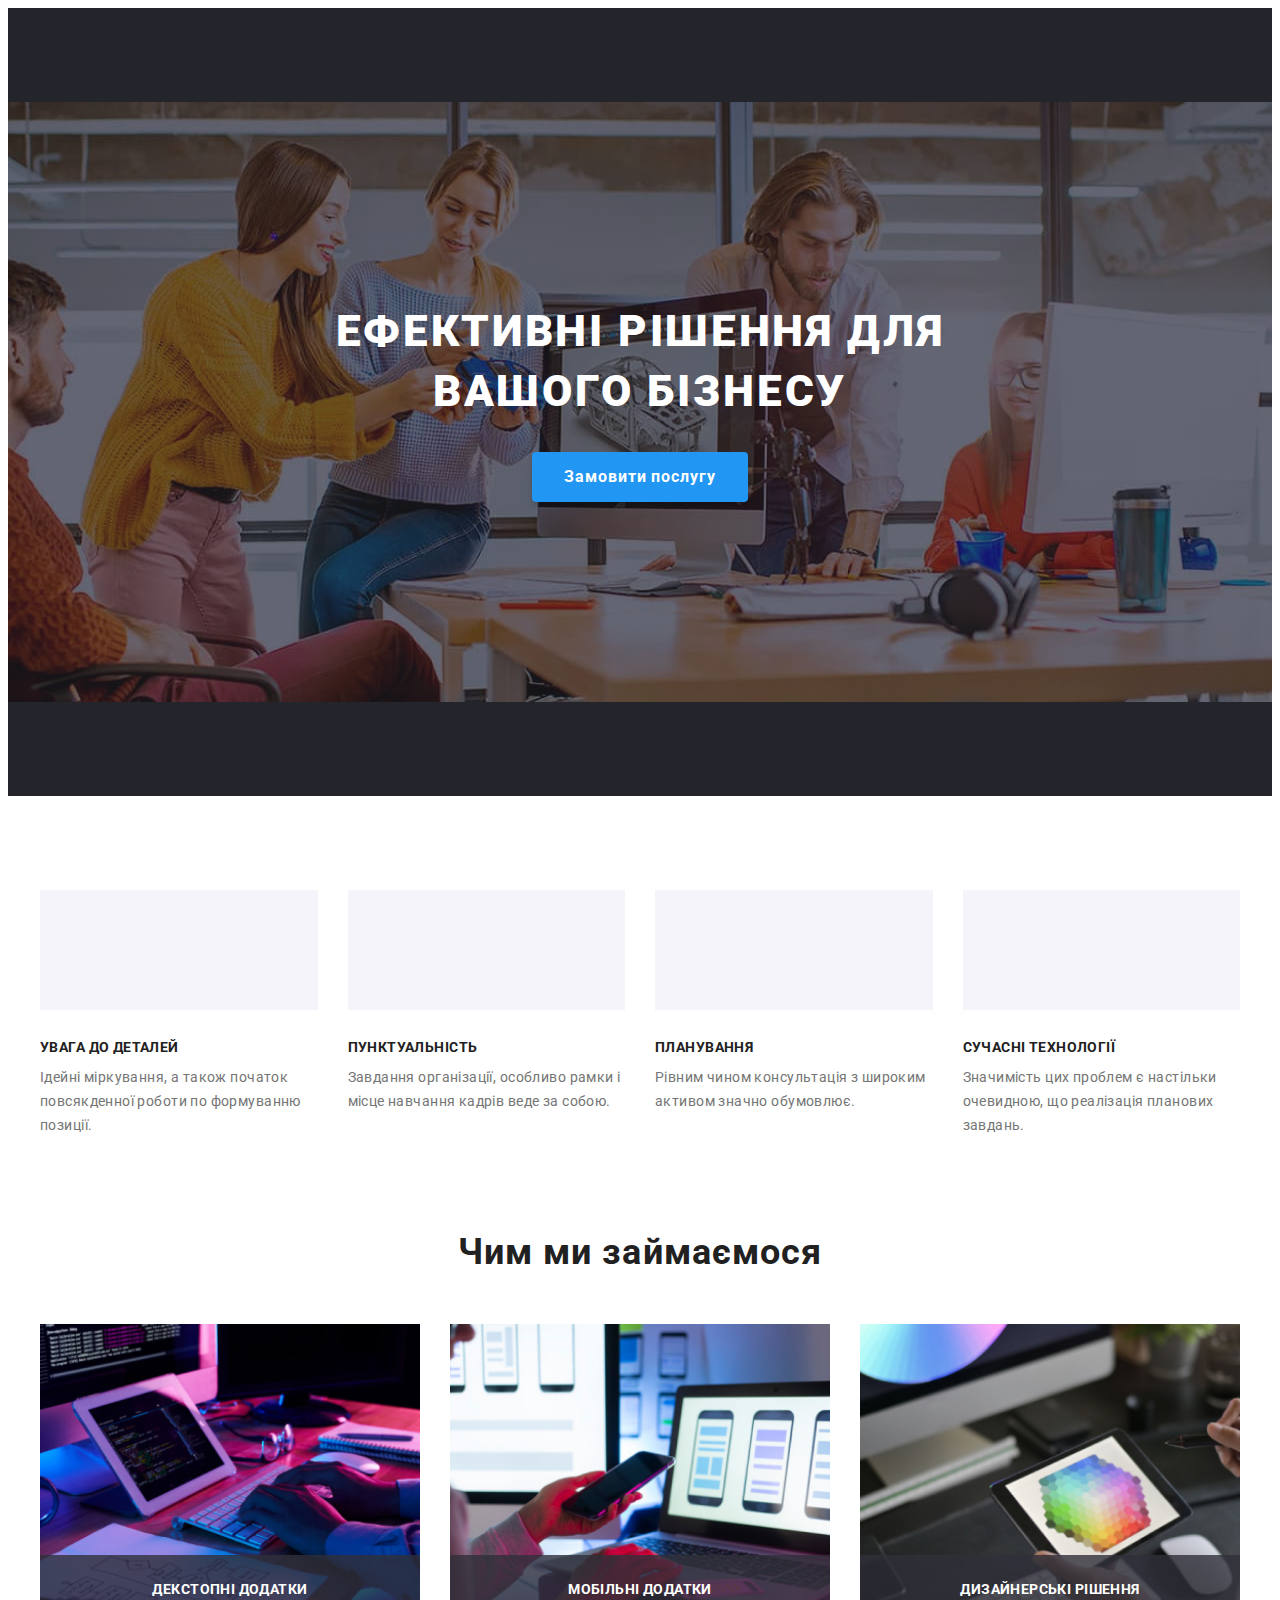
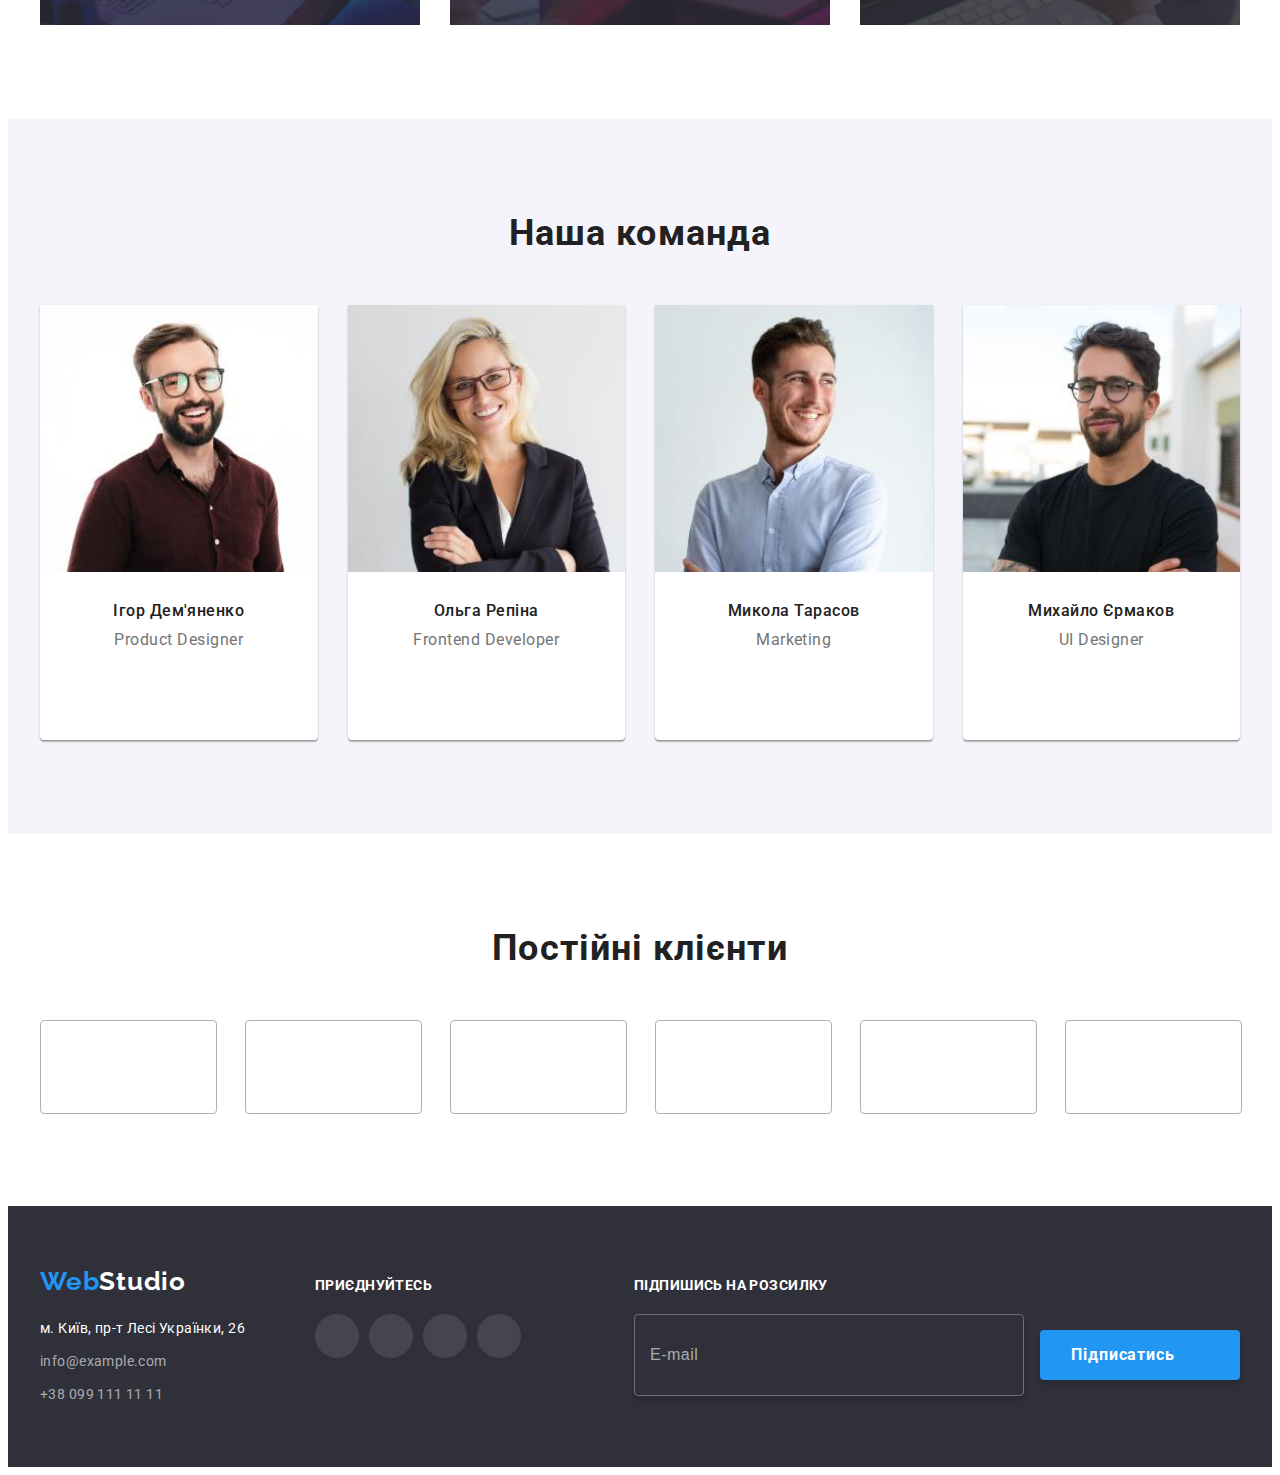
==== commit 8e43fc07: "add adaptive images" ====
--- a/index.html
+++ b/index.html
@@ -22,7 +22,7 @@
   </head>
   <body>
     <!-- Header -->
-    <header class="header">
+    <!-- <header class="header">
       <div class="container">
         <a href="./index.html" lang="en" class="header__logo logo link"
           >Web<span class="logo logo--dark">Studio</span></a
@@ -58,7 +58,7 @@
           </li>
         </ul>
       </div>
-    </header>
+    </header> -->
 
     <main>
       <!-- Hero -->
@@ -130,7 +130,8 @@
             <li class="works__item">
               <img
                 class="works__image"
-                src="./img/img.jpg"
+                srcset="./img/works1-1x.jpg 1x, ./img/works1-2x.jpg 2x"
+                src="./img/works1-1x.jpg"
                 alt="розробка програмного забезпечення"
                 width="370"
               />
@@ -139,7 +140,8 @@
             <li class="works__item">
               <img
                 class="works__image"
-                src="./img/img(1).jpg"
+                srcset="./img/works2-1x.jpg 1x, ./img/works2-2x.jpg 2x"
+                src="./img/works2-1x.jpg"
                 alt="тестування мобільного додатку"
                 width="370"
               />
@@ -148,7 +150,8 @@
             <li class="works__item">
               <img
                 class="works__image"
-                src="./img/img(2).jpg"
+                srcset="./img/works3-1x.jpg 1x, ./img/works3-2x.jpg 2x"
+                src="./img/works3-1x.jpg"
                 alt="робота з палітрою кольорів"
                 width="370"
               />
@@ -164,7 +167,27 @@
           <h2 class="team__title title">Наша команда</h2>
           <ul class="team__list list">
             <li class="team__item">
-              <img class="team__image" src="./img/team1.jpg" alt="Product Designer" width="270" />
+              <picture>
+                <source
+                  srcset="./img/team1-desk-1x.jpg 1x, ./img/team1-desk-2x.jpg 2x"
+                  media="(min-width: 1200px)"
+                />
+                <source
+                  srcset="./img/team1-tab-1x.jpg 1x, ./img/team1-tab-2x.jpg 2x"
+                  media="(min-width: 768px)"
+                />
+                <source
+                  srcset="./img/team1-mob-1x.jpg 1x, ./img/team1-mob-2x.jpg 2x"
+                  media="(min-width: 320px)"
+                />
+                <img
+                  class="team__image"
+                  src="./img/team1-mob-1x.jpg"
+                  alt="Product Designer"
+                  width="450"
+                />
+              </picture>
+
               <div class="team__container">
                 <h3 class="team__subtitle">Ігор Дем'яненко</h3>
                 <p class="team__text" lang="en">Product Designer</p>
@@ -201,7 +224,27 @@
               </div>
             </li>
             <li class="team__item">
-              <img class="team__image" src="./img/team2.jpg" alt="Frontend Developer" width="270" />
+              <picture>
+                <source
+                  srcset="./img/team2-desk-1x.jpg 1x, ./img/team2-desk-2x.jpg 2x"
+                  media="(min-width: 1200px)"
+                />
+                <source
+                  srcset="./img/team2-tab-1x.jpg 1x, ./img/team2-tab-2x.jpg 2x"
+                  media="(min-width: 768px)"
+                />
+                <source
+                  srcset="./img/team2-mob-1x.jpg 1x, ./img/team2-mob-2x.jpg 2x"
+                  media="(min-width: 320px)"
+                />
+                <img
+                  class="team__image"
+                  src="./img/team2-mob-1x.jpg"
+                  alt="Product Designer"
+                  width="450"
+                />
+              </picture>
+
               <div class="team__container">
                 <h3 class="team__subtitle">Ольга Репіна</h3>
                 <p class="team__text" lang="en">Frontend Developer</p>
@@ -238,7 +281,27 @@
               </div>
             </li>
             <li class="team__item">
-              <img class="team__image" src="./img/team3.jpg" alt="Marketing" width="270" />
+              <picture>
+                <source
+                  srcset="./img/team3-desk-1x.jpg 1x, ./img/team3-desk-2x.jpg 2x"
+                  media="(min-width: 1200px)"
+                />
+                <source
+                  srcset="./img/team3-tab-1x.jpg 1x, ./img/team3-tab-2x.jpg 2x"
+                  media="(min-width: 768px)"
+                />
+                <source
+                  srcset="./img/team3-mob-1x.jpg 1x, ./img/team3-mob-2x.jpg 2x"
+                  media="(min-width: 320px)"
+                />
+                <img
+                  class="team__image"
+                  src="./img/team3-mob-1x.jpg"
+                  alt="Product Designer"
+                  width="450"
+                />
+              </picture>
+
               <div class="team__container">
                 <h3 class="team__subtitle">Микола Тарасов</h3>
                 <p class="team__text" lang="en">Marketing</p>
@@ -275,7 +338,27 @@
               </div>
             </li>
             <li class="team__item">
-              <img class="team__image" src="./img/team4.jpg" alt="UI Designer" width="270" />
+              <picture>
+                <source
+                  srcset="./img/team4-desk-1x.jpg 1x, ./img/team4-desk-2x.jpg 2x"
+                  media="(min-width: 1200px)"
+                />
+                <source
+                  srcset="./img/team4-tab-1x.jpg 1x, ./img/team4-tab-2x.jpg 2x"
+                  media="(min-width: 768px)"
+                />
+                <source
+                  srcset="./img/team4-mob-1x.jpg 1x, ./img/team4-mob-2x.jpg 2x"
+                  media="(min-width: 320px)"
+                />
+                <img
+                  class="team__image"
+                  src="./img/team4-mob-1x.jpg"
+                  alt="Product Designer"
+                  width="450"
+                />
+              </picture>
+
               <div class="team__container">
                 <h3 class="team__subtitle">Михайло Єрмаков</h3>
                 <p class="team__text" lang="en">UI Designer</p>
--- a/css/main.min.css
+++ b/css/main.min.css
@@ -1 +1 @@
-:root{--main-color: #212121;--secondary-color: #ffffff;--accent-color: #2196f3;--text-color: #757575;--secondary-background-color: #f5f4fa}.visually-hidden{position:absolute;width:1px;height:1px;margin:-1px;border:0;padding:0;white-space:nowrap;clip-path:inset(100%);clip:rect(0 0 0 0);overflow:hidden}p,h1,h2,h3,h4,h5,h6{margin:0}ul{margin:0;padding-left:0}.list{list-style:none}.link{text-decoration:none}body{font-family:"Roboto",sans-serif;color:var(--main-color);background-color:var(--secondary-color)}img{display:block;max-width:100%;height:auto;width:100%}.section{padding-top:60px;padding-bottom:60px}@media screen and (min-width: 1200px){.section{padding-top:94px;padding-bottom:94px}}.container{width:100%;margin:0 auto;padding-left:15px;padding-right:15px}@media screen and (min-width: 480px){.container{width:480px}}@media screen and (min-width: 768px){.container{width:768px}}@media screen and (min-width: 1200px){.container{width:1200px}}.logo{font-family:"Raleway";font-weight:700;font-size:24px;line-height:1.16;letter-spacing:.03em;color:var(--accent-color);padding-top:32px;padding-bottom:32px}@media screen and (min-width: 1200px){.logo{font-weight:700;font-size:26px;line-height:1.19;letter-spacing:.03em}}.logo--dark{color:#000}.logo--light{color:var(--secondary-color)}.btn{min-width:200px;height:50px;font-family:inherit;font-weight:700;font-size:16px;line-height:1.87;letter-spacing:.06em;color:var(--secondary-color);background-color:var(--accent-color);cursor:pointer;border:none;outline:none;box-shadow:0px 4px 4px rgba(0,0,0,.15);border-radius:4px;transition:background-color 250ms cubic-bezier(0.4, 0, 0.2, 1)}.title{font-weight:700;font-size:28px;line-height:1.17;letter-spacing:.03em;text-align:center}@media screen and (min-width: 1200px){.title{font-weight:700;font-size:36px;line-height:1.16;letter-spacing:.03em}}.address{font-style:normal}.address__item:not(:last-child){margin-bottom:8px}@media screen and (min-width: 1200px){.address__item:not(:last-child){margin-bottom:9px}}.address__link{font-size:14px;line-height:1.71;letter-spacing:.03em;color:var(--secondary-color);display:block;transition:color 250ms cubic-bezier(0.4, 0, 0.2, 1)}.address__link:hover,.address__link:focus{color:var(--accent-color)}.address__mail,.address__tel{font-size:14px;line-height:1.71;letter-spacing:.03em;color:rgba(255,255,255,.6);display:block;transition:color 250ms cubic-bezier(0.4, 0, 0.2, 1)}.address__mail:hover,.address__mail:focus,.address__tel:hover,.address__tel:focus{color:var(--accent-color)}.join{margin-top:60px}@media screen and (min-width: 768px){.join{margin-top:0}}@media screen and (min-width: 1200px){.join{margin-left:70px}}.join__title{font-family:"Roboto",sans-serif;font-weight:700;font-size:14px;line-height:1.14;letter-spacing:.03em;text-transform:uppercase;color:var(--secondary-color);margin-bottom:20px}.socials{display:flex;justify-content:center}.socials__item{width:44px;height:44px;margin-right:10px}.socials__item:last-child{margin-right:0}.socials__link{width:100%;height:100%;background-color:rgba(255,255,255,.1);border-radius:50%;display:flex;align-items:center;justify-content:center;fill:var(--secondary-color);transition:background-color 250ms cubic-bezier(0.4, 0, 0.2, 1)}.socials__link:hover,.socials__link:focus{background-color:var(--accent-color)}.footer-form{margin-top:60px}@media screen and (min-width: 1200px){.footer-form{margin-left:auto;margin-top:0}}.footer-form__text{font-weight:700;font-size:14px;line-height:1.14;letter-spacing:.03em;text-transform:uppercase;color:var(--secondary-color);margin-bottom:20px}.footer-form__input{width:100%;height:50px;padding:15px;border:1px solid rgba(255,255,255,.3);box-shadow:0px 4px 4px rgba(0,0,0,.15);border-radius:4px;background-color:rgba(0,0,0,0);font-size:16px;line-height:1.25;letter-spacing:.03em;color:rgba(255,255,255,.6);outline:rgba(0,0,0,0);transition:border-color 250ms cubic-bezier(0.4, 0, 0.2, 1)}@media screen and (min-width: 768px){.footer-form__input{width:450px}}@media screen and (min-width: 1200px){.footer-form__input{width:358px}}.footer-form__input::placeholder{font-size:16px;line-height:1.25;letter-spacing:.03em;color:rgba(255,255,255,.6)}.footer-form__input:focus,.footer-form__input:hover{border-color:var(--accent-color)}.footer-form__btn{display:inline-flex;justify-content:center;align-items:center;margin-top:20px}@media screen and (min-width: 768px){.footer-form__btn{display:flex;margin-left:auto;margin-right:auto}}@media screen and (min-width: 1200px){.footer-form__btn{display:inline-flex;margin-left:12px;margin-top:0}}.footer-form__btn::after{content:"";width:24px;height:24px;background-image:url(../img/iconsend.svg);background-size:contain;margin-left:10px}.footer-form__btn:hover,.footer-form__btn:focus{cursor:pointer;background-color:#188ce8}.backdrop{width:100%;height:100%;background-color:rgba(0,0,0,.2);position:fixed;top:0;transition:opacity 300ms,visibility 300ms}.modal{width:528px;height:581px;padding:40px;background-color:var(--secondary-color);border-radius:4px;position:absolute;top:50%;left:50%;transform:translate(-50%, -50%) scale(1);transition:300ms}.backdrop.is-hidden .modal{transform:translate(-50%, -50%) scale(0)}.is-hidden{visibility:hidden;opacity:0;pointer-events:none}.modal__close-btn{width:30px;height:30px;border-radius:50%;border:1px solid rgba(0,0,0,.1);background-color:rgba(0,0,0,0);position:absolute;top:8px;right:8px;display:block;justify-content:center;align-items:center;outline:rgba(0,0,0,0)}.modal__close-btn:hover,.modal__close-btn:focus{cursor:pointer}.modal__close-icon{position:absolute;top:50%;left:50%;transform:translate(-50%, -50%);transition:fill 250ms cubic-bezier(0.4, 0, 0.2, 1)}.modal__close-btn:hover .modal__close-icon,.modal__close-btn:focus .modal__close-icon{fill:var(--accent-color)}.modal__title{font-weight:700;font-size:19px;line-height:1.15;letter-spacing:.03em;text-align:center;color:var(--main-color);margin-bottom:12px}.modal-form{display:flex;flex-direction:column}.modal-form__field:not(:first-child){margin-top:10px}.modal-form__input{width:448px;height:40px;border:1px solid rgba(33,33,33,.2);border-radius:4px;padding-top:11px;padding-bottom:11px;padding-right:11px;padding-left:42px;outline:rgba(0,0,0,0);transition:border-color 250ms cubic-bezier(0.4, 0, 0.2, 1)}.modal-form__input:focus,.modal-form__input:hover{border-color:var(--accent-color);cursor:pointer}.modal-form__input-wrap{position:relative}.modal-form__icon{position:absolute;left:12px;top:50%;transform:translateY(-50%);fill:var(--main-color);transition:fill 250ms cubic-bezier(0.4, 0, 0.2, 1)}.modal-form__input:focus+.modal-form__icon,.modal-form__input:hover+.modal-form__icon{fill:var(--accent-color)}.modal-form__label{display:block;margin-bottom:4px;font-size:12px;line-height:1.16;letter-spacing:.01em;color:var(--text-color)}.modal-form__field-area{margin-top:10px}.modal-form__textarea{resize:none;width:448px;height:120px;border:1px solid rgba(33,33,33,.2);border-radius:4px;padding:12px 16px;outline:rgba(0,0,0,0);transition:border-color 250ms cubic-bezier(0.4, 0, 0.2, 1)}.modal-form__textarea:focus,.modal-form__textarea:hover{border-color:var(--accent-color)}.modal-form__textarea::placeholder{font-size:12px;line-height:1.66;letter-spacing:.01em;color:rgba(117,117,117,.5)}.modal-form__field-check{display:flex;justify-content:center;margin-top:20px}.modal-form__check-text{font-size:14px;line-height:1.71;letter-spacing:.03em;color:var(--text-color);display:flex;align-items:center;position:relative}.modal-form__check-text::before{content:"";width:16px;height:15px;border:2px solid var(--main-color);border-radius:4px;margin-right:8px;transition:border-color 250ms cubic-bezier(0.4, 0, 0.2, 1)}.modal-form__check-text:hover::before{border-color:var(--accent-color)}.modal-form__input-check:focus+.modal-form__check-text::before{border-color:var(--accent-color)}.modal-form__input-check:checked+.modal-form__check-text:before{background-image:url(../img/check.svg);background-size:contain;border:none}.modal-form__link{text-decoration:none;font-size:14px;line-height:1.71;letter-spacing:.03em;color:var(--accent-color);margin-left:3px;position:relative}.modal-form__link::after{content:"";width:100%;height:1px;background-color:var(--accent-color);position:absolute;bottom:4px;left:0}.modal-form__btn{margin-right:auto;margin-left:auto;margin-top:30px}.modal-form__btn:hover,.modal-form__btn:focus{cursor:pointer;background-color:#188ce8}.header{border:1px solid #ececec}.header .container{display:flex;align-items:center}.header__nav{margin-left:93px}.header__nav-list{display:flex}.header__nav-item:not(:last-child){margin-right:50px}.header__contact-list{display:flex;margin-left:auto}.header__nav-link{font-weight:500;font-size:14px;line-height:1.14;letter-spacing:.02em;color:var(--main-color);padding-top:32px;padding-bottom:32px;transition:color 250ms cubic-bezier(0.4, 0, 0.2, 1);display:block;position:relative}.header__nav-link:hover,.header__nav-link:focus{color:var(--accent-color)}.header__contact-link{font-weight:500;font-size:14px;line-height:1.14;letter-spacing:.02em;color:var(--text-color);display:flex;align-items:center;transition:color 250ms cubic-bezier(0.4, 0, 0.2, 1);padding-top:32px;padding-bottom:32px}.header__contact-link:hover,.header__contact-link:focus{color:var(--accent-color)}.header__contact-icon{margin-right:10px;fill:currentColor}.header__contact-item+.header__contact-item{margin-left:50px}.current{color:var(--accent-color)}.current::after{content:"";width:100%;height:4px;background-color:var(--accent-color);border-radius:2px;position:absolute;bottom:0;left:0}.hero{height:400px;background-color:#1d1d22;display:flex;align-items:center;text-align:center;background-image:linear-gradient(rgba(47, 48, 58, 0.4), rgba(47, 48, 58, 0.4)),url(../img/bghero.jpg);background-position:center;background-repeat:no-repeat}@media screen and (min-width: 1200px){.hero{height:600px}}.hero__title{max-width:360px;font-weight:900;font-size:26px;line-height:1.62;letter-spacing:.06em;text-transform:uppercase;text-align:center;color:var(--secondary-color);margin-bottom:30px;margin-right:auto;margin-left:auto}@media screen and (min-width: 1200px){.hero__title{font-weight:900;font-size:44px;line-height:1.36;letter-spacing:.06em;max-width:696px}}.hero__btn{padding:10px 32px}.hero__btn:hover,.hero__btn:focus{background-color:#188ce8}.benefits__list{margin-bottom:-30px}@media screen and (min-width: 768px){.benefits__list{display:flex;flex-wrap:wrap;margin:-15px}}.benefits__item{width:100%;margin-bottom:30px}@media screen and (min-width: 768px){.benefits__item{width:calc((100% - 60px)/2);margin:15px}}@media screen and (min-width: 1200px){.benefits__item{width:calc((100% - 120px)/4)}}.benefits__icon-item{width:100%;height:120px;background-color:var(--secondary-background-color);margin-bottom:30px;display:flex;justify-content:center;align-items:center}.benefits__subtitle{font-weight:700;font-size:14px;line-height:1.14;letter-spacing:.03em;text-transform:uppercase;margin-bottom:10px;text-align:center}@media screen and (min-width: 768px){.benefits__subtitle{text-align:left}}.benefits__text{font-size:14px;line-height:1.71;letter-spacing:.03em;color:var(--text-color)}.works{padding-top:0;display:none}@media screen and (min-width: 1200px){.works{display:block}}.works__title{margin-bottom:50px}.works__list{display:flex;margin-right:-30px}.works__item{width:calc((100% - 60px)/3);margin-right:30px;position:relative}.works__text{font-weight:700;font-size:14px;line-height:1.14;letter-spacing:.03em;text-align:center;display:flex;justify-content:center;align-items:center;text-transform:uppercase;color:var(--secondary-color);background-color:rgba(47,48,58,.8);height:70px;width:100%;position:absolute;bottom:0}.team{background-color:var(--secondary-background-color)}.team__title{margin-bottom:30px}@media screen and (min-width: 1200px){.team__title{margin-bottom:50px}}.team__list{margin-bottom:-30px}@media screen and (min-width: 768px){.team__list{display:flex;flex-wrap:wrap;margin:-15px}}.team__item{width:100%;margin-bottom:30px;background-color:var(--secondary-color);box-shadow:0px 1px 3px rgba(0,0,0,.12),0px 1px 1px rgba(0,0,0,.14),0px 2px 1px rgba(0,0,0,.2);border-radius:0px 0px 4px 4px}@media screen and (min-width: 768px){.team__item{width:calc((100% - 60px)/2);margin:15px}}@media screen and (min-width: 1200px){.team__item{width:calc((100% - 120px)/4)}}.team__container{padding-top:30px;padding-bottom:30px;text-align:center}.team__subtitle{font-weight:500;font-size:16px;line-height:1.18;letter-spacing:.03em;margin-bottom:10px}.team__text{font-size:16px;line-height:1.18;letter-spacing:.03em;color:var(--text-color);margin-bottom:16px}.team__social-list{display:flex;justify-content:center}.team__social-item{width:44px;height:44px;margin-right:10px}.team__social-item:last-child{margin-right:0}.team__social-link{width:100%;height:100%;background-color:var(--secondary-color);border-radius:50%;display:flex;align-items:center;justify-content:center;fill:#afb1b8;transition:fill 250ms cubic-bezier(0.4, 0, 0.2, 1),background-color 250ms cubic-bezier(0.4, 0, 0.2, 1)}.team__social-link:hover,.team__social-link:focus{fill:var(--secondary-color);background-color:var(--accent-color)}.clients__title{margin-bottom:30px}@media screen and (min-width: 1200px){.clients__title{margin-bottom:50px}}.clients__list{display:flex;flex-wrap:wrap;margin:-15px}.clients__item{height:92px;width:calc((100% - 60px)/2);margin:15px}@media screen and (min-width: 768px){.clients__item{width:calc((100% - 90px)/3)}}@media screen and (min-width: 1200px){.clients__item{width:calc((100% - 180px)/6)}}.clients__link{width:100%;height:100%;display:flex;align-items:center;justify-content:center;border:1px solid #afb1b8;border-radius:4px;fill:#afb1b8;outline:rgba(0,0,0,0);transition:border 250ms cubic-bezier(0.4, 0, 0.2, 1)}.clients__link:hover,.clients__link:focus{border-color:var(--accent-color)}.clients__icon{transition:fill 250ms cubic-bezier(0.4, 0, 0.2, 1)}.clients__link:hover .clients__icon,.clients__link:focus .clients__icon{fill:var(--accent-color)}.footer{background-color:#2f303a;padding-top:60px;padding-bottom:60px}.footer-container{text-align:center}@media screen and (min-width: 1200px){.footer-container{display:flex;align-items:baseline}}@media screen and (min-width: 1200px){.footer-container{text-align:left}}.footer__logo{display:block;padding:0;margin-bottom:20px}@media screen and (min-width: 768px){.tablet-container{display:flex;justify-content:space-around;align-items:baseline}}.portfolio__nav-list{display:flex;justify-content:flex-start;flex-wrap:wrap;margin-bottom:-15px}@media screen and (min-width: 768px){.portfolio__nav-list{justify-content:center;margin-bottom:30px}}.portfolio__nav-item:not(:last-child){margin-right:10px;margin-bottom:15px}@media screen and (min-width: 768px){.portfolio__nav-item:not(:last-child){margin-right:8px;margin-bottom:0}}.portfolio__btn{font-family:inherit;font-weight:500;font-size:16px;line-height:1.36;letter-spacing:.03em;color:var(--main-color);background-color:var(--secondary-background-color);cursor:pointer;padding:6px 22px;border-radius:4px;border:rgba(0,0,0,0);transition:color 250ms cubic-bezier(0.4, 0, 0.2, 1),background-color 250ms cubic-bezier(0.4, 0, 0.2, 1),box-shadow 250ms cubic-bezier(0.4, 0, 0.2, 1)}.portfolio__btn:hover,.portfolio__btn:focus,.portfolio__btn:active{color:var(--secondary-color);background-color:var(--accent-color);box-shadow:0px 3px 1px rgba(0,0,0,.1),0px 1px 2px rgba(0,0,0,.08),0px 2px 2px rgba(0,0,0,.12)}.portfolio__btn-all{font-family:inherit;font-weight:500;font-size:16px;line-height:1.36;letter-spacing:.03em;color:var(--secondary-color);background-color:var(--accent-color);cursor:pointer}.portfolio__list{margin-top:40px;margin-bottom:-30px}@media screen and (min-width: 768px){.portfolio__list{display:flex;flex-wrap:wrap;margin:-15px}}.portfolio__item{width:100%;margin-bottom:30px}@media screen and (min-width: 768px){.portfolio__item{width:calc((100% - 60px)/2);margin:15px}}@media screen and (min-width: 1200px){.portfolio__item{width:calc((100% - 90px)/3)}}.card__link{display:flex;flex-direction:column;height:100%;transition:box-shadow 250ms cubic-bezier(0.4, 0, 0.2, 1)}.card__link:hover,.card__link:focus{box-shadow:0px 1px 1px rgba(0,0,0,.12),0px 4px 4px rgba(0,0,0,.06),1px 4px 6px rgba(0,0,0,.16)}.card__thumb{position:relative;overflow:hidden}.card__overley{font-size:18px;line-height:1.55;letter-spacing:.03em;color:var(--secondary-color);background-color:rgba(33,150,243,.9);padding:63px 24px;position:absolute;top:0;right:0;height:100%;transform:translateY(101%);transition:transform 250ms cubic-bezier(0.4, 0, 0.2, 1)}.card__link:hover .card__overley,.card__link:focus .card__overley{transform:translateY(0)}.card__container{padding:20px 24px;border:1px solid #eee}.flex-grow{flex-grow:1}.card__subtitle{font-weight:700;font-size:18px;line-height:2;letter-spacing:.06em;color:var(--main-color);margin-bottom:4px}.card__text{font-size:16px;line-height:1.88;letter-spacing:.03em;color:var(--text-color)}/*# sourceMappingURL=main.min.css.map */+:root{--main-color: #212121;--secondary-color: #ffffff;--accent-color: #2196f3;--text-color: #757575;--secondary-background-color: #f5f4fa}.visually-hidden{position:absolute;width:1px;height:1px;margin:-1px;border:0;padding:0;white-space:nowrap;clip-path:inset(100%);clip:rect(0 0 0 0);overflow:hidden}p,h1,h2,h3,h4,h5,h6{margin:0}ul{margin:0;padding-left:0}.list{list-style:none}.link{text-decoration:none}body{font-family:"Roboto",sans-serif;color:var(--main-color);background-color:var(--secondary-color)}img{display:block;max-width:100%;height:auto;width:100%}.section{padding-top:60px;padding-bottom:60px}@media screen and (min-width: 1200px){.section{padding-top:94px;padding-bottom:94px}}.container{width:100%;margin:0 auto;padding-left:15px;padding-right:15px}@media screen and (min-width: 480px){.container{width:480px}}@media screen and (min-width: 768px){.container{width:768px}}@media screen and (min-width: 1200px){.container{width:1200px}}.logo{font-family:"Raleway";font-weight:700;font-size:24px;line-height:1.16;letter-spacing:.03em;color:var(--accent-color);padding-top:20px;padding-bottom:20px}@media screen and (min-width: 1200px){.logo{font-weight:700;font-size:26px;line-height:1.19;letter-spacing:.03em}}.logo--dark{color:#000}.logo--light{color:var(--secondary-color)}.btn{min-width:200px;height:50px;font-family:inherit;font-weight:700;font-size:16px;line-height:1.87;letter-spacing:.06em;color:var(--secondary-color);background-color:var(--accent-color);cursor:pointer;border:none;outline:none;box-shadow:0px 4px 4px rgba(0,0,0,.15);border-radius:4px;transition:background-color 250ms cubic-bezier(0.4, 0, 0.2, 1)}.title{font-weight:700;font-size:28px;line-height:1.17;letter-spacing:.03em;text-align:center}@media screen and (min-width: 1200px){.title{font-weight:700;font-size:36px;line-height:1.16;letter-spacing:.03em}}.address{font-style:normal}.address__item:not(:last-child){margin-bottom:8px}@media screen and (min-width: 1200px){.address__item:not(:last-child){margin-bottom:9px}}.address__link{font-size:14px;line-height:1.71;letter-spacing:.03em;color:var(--secondary-color);display:block;transition:color 250ms cubic-bezier(0.4, 0, 0.2, 1)}.address__link:hover,.address__link:focus{color:var(--accent-color)}.address__mail,.address__tel{font-size:14px;line-height:1.71;letter-spacing:.03em;color:rgba(255,255,255,.6);display:block;transition:color 250ms cubic-bezier(0.4, 0, 0.2, 1)}.address__mail:hover,.address__mail:focus,.address__tel:hover,.address__tel:focus{color:var(--accent-color)}.join{margin-top:60px}@media screen and (min-width: 768px){.join{margin-top:0}}@media screen and (min-width: 1200px){.join{margin-left:70px}}.join__title{font-family:"Roboto",sans-serif;font-weight:700;font-size:14px;line-height:1.14;letter-spacing:.03em;text-transform:uppercase;color:var(--secondary-color);margin-bottom:20px}.socials{display:flex;justify-content:center}.socials__item{width:44px;height:44px;margin-right:10px}.socials__item:last-child{margin-right:0}.socials__link{width:100%;height:100%;background-color:rgba(255,255,255,.1);border-radius:50%;display:flex;align-items:center;justify-content:center;fill:var(--secondary-color);transition:background-color 250ms cubic-bezier(0.4, 0, 0.2, 1)}.socials__link:hover,.socials__link:focus{background-color:var(--accent-color)}.footer-form{margin-top:60px}@media screen and (min-width: 1200px){.footer-form{margin-left:auto;margin-top:0}}.footer-form__text{font-weight:700;font-size:14px;line-height:1.14;letter-spacing:.03em;text-transform:uppercase;color:var(--secondary-color);margin-bottom:20px}.footer-form__input{width:100%;height:50px;padding:15px;border:1px solid rgba(255,255,255,.3);box-shadow:0px 4px 4px rgba(0,0,0,.15);border-radius:4px;background-color:rgba(0,0,0,0);font-size:16px;line-height:1.25;letter-spacing:.03em;color:rgba(255,255,255,.6);outline:rgba(0,0,0,0);transition:border-color 250ms cubic-bezier(0.4, 0, 0.2, 1)}@media screen and (min-width: 768px){.footer-form__input{width:450px}}@media screen and (min-width: 1200px){.footer-form__input{width:358px}}.footer-form__input::placeholder{font-size:16px;line-height:1.25;letter-spacing:.03em;color:rgba(255,255,255,.6)}.footer-form__input:focus,.footer-form__input:hover{border-color:var(--accent-color)}.footer-form__btn{display:inline-flex;justify-content:center;align-items:center;margin-top:20px}@media screen and (min-width: 768px){.footer-form__btn{display:flex;margin-left:auto;margin-right:auto}}@media screen and (min-width: 1200px){.footer-form__btn{display:inline-flex;margin-left:12px;margin-top:0}}.footer-form__btn::after{content:"";width:24px;height:24px;background-image:url(../img/iconsend.svg);background-size:contain;margin-left:10px}.footer-form__btn:hover,.footer-form__btn:focus{cursor:pointer;background-color:#188ce8}.backdrop{width:100%;height:100%;background-color:rgba(0,0,0,.2);position:fixed;top:0;transition:opacity 300ms,visibility 300ms}.modal{width:528px;height:581px;padding:40px;background-color:var(--secondary-color);border-radius:4px;position:absolute;top:50%;left:50%;transform:translate(-50%, -50%) scale(1);transition:300ms}.backdrop.is-hidden .modal{transform:translate(-50%, -50%) scale(0)}.is-hidden{visibility:hidden;opacity:0;pointer-events:none}.modal__close-btn{width:30px;height:30px;border-radius:50%;border:1px solid rgba(0,0,0,.1);background-color:rgba(0,0,0,0);position:absolute;top:8px;right:8px;display:block;justify-content:center;align-items:center;outline:rgba(0,0,0,0)}.modal__close-btn:hover,.modal__close-btn:focus{cursor:pointer}.modal__close-icon{position:absolute;top:50%;left:50%;transform:translate(-50%, -50%);transition:fill 250ms cubic-bezier(0.4, 0, 0.2, 1)}.modal__close-btn:hover .modal__close-icon,.modal__close-btn:focus .modal__close-icon{fill:var(--accent-color)}.modal__title{font-weight:700;font-size:19px;line-height:1.15;letter-spacing:.03em;text-align:center;color:var(--main-color);margin-bottom:12px}.modal-form{display:flex;flex-direction:column}.modal-form__field:not(:first-child){margin-top:10px}.modal-form__input{width:448px;height:40px;border:1px solid rgba(33,33,33,.2);border-radius:4px;padding-top:11px;padding-bottom:11px;padding-right:11px;padding-left:42px;outline:rgba(0,0,0,0);transition:border-color 250ms cubic-bezier(0.4, 0, 0.2, 1)}.modal-form__input:focus,.modal-form__input:hover{border-color:var(--accent-color);cursor:pointer}.modal-form__input-wrap{position:relative}.modal-form__icon{position:absolute;left:12px;top:50%;transform:translateY(-50%);fill:var(--main-color);transition:fill 250ms cubic-bezier(0.4, 0, 0.2, 1)}.modal-form__input:focus+.modal-form__icon,.modal-form__input:hover+.modal-form__icon{fill:var(--accent-color)}.modal-form__label{display:block;margin-bottom:4px;font-size:12px;line-height:1.16;letter-spacing:.01em;color:var(--text-color)}.modal-form__field-area{margin-top:10px}.modal-form__textarea{resize:none;width:448px;height:120px;border:1px solid rgba(33,33,33,.2);border-radius:4px;padding:12px 16px;outline:rgba(0,0,0,0);transition:border-color 250ms cubic-bezier(0.4, 0, 0.2, 1)}.modal-form__textarea:focus,.modal-form__textarea:hover{border-color:var(--accent-color)}.modal-form__textarea::placeholder{font-size:12px;line-height:1.66;letter-spacing:.01em;color:rgba(117,117,117,.5)}.modal-form__field-check{display:flex;justify-content:center;margin-top:20px}.modal-form__check-text{font-size:14px;line-height:1.71;letter-spacing:.03em;color:var(--text-color);display:flex;align-items:center;position:relative}.modal-form__check-text::before{content:"";width:16px;height:15px;border:2px solid var(--main-color);border-radius:4px;margin-right:8px;transition:border-color 250ms cubic-bezier(0.4, 0, 0.2, 1)}.modal-form__check-text:hover::before{border-color:var(--accent-color)}.modal-form__input-check:focus+.modal-form__check-text::before{border-color:var(--accent-color)}.modal-form__input-check:checked+.modal-form__check-text:before{background-image:url(../img/check.svg);background-size:contain;border:none}.modal-form__link{text-decoration:none;font-size:14px;line-height:1.71;letter-spacing:.03em;color:var(--accent-color);margin-left:3px;position:relative}.modal-form__link::after{content:"";width:100%;height:1px;background-color:var(--accent-color);position:absolute;bottom:4px;left:0}.modal-form__btn{margin-right:auto;margin-left:auto;margin-top:30px}.modal-form__btn:hover,.modal-form__btn:focus{cursor:pointer;background-color:#188ce8}.header{border:1px solid #ececec}.header .container{display:flex;align-items:center}.header__nav{margin-left:93px}.header__nav-list{display:flex}.header__nav-item:not(:last-child){margin-right:50px}.header__contact-list{display:flex;margin-left:auto}.header__nav-link{font-weight:500;font-size:14px;line-height:1.14;letter-spacing:.02em;color:var(--main-color);padding-top:32px;padding-bottom:32px;transition:color 250ms cubic-bezier(0.4, 0, 0.2, 1);display:block;position:relative}.header__nav-link:hover,.header__nav-link:focus{color:var(--accent-color)}.header__contact-link{font-weight:500;font-size:14px;line-height:1.14;letter-spacing:.02em;color:var(--text-color);display:flex;align-items:center;transition:color 250ms cubic-bezier(0.4, 0, 0.2, 1);padding-top:32px;padding-bottom:32px}.header__contact-link:hover,.header__contact-link:focus{color:var(--accent-color)}.header__contact-icon{margin-right:10px;fill:currentColor}.header__contact-item+.header__contact-item{margin-left:50px}.current{color:var(--accent-color)}.current::after{content:"";width:100%;height:4px;background-color:var(--accent-color);border-radius:2px;position:absolute;bottom:0;left:0}.hero{height:400px;background-color:#1d1d22;display:flex;align-items:center;text-align:center;background-position:center;background-repeat:no-repeat}@media screen and (max-width: 480px){.hero{background-image:linear-gradient(rgba(47, 48, 58, 0.4), rgba(47, 48, 58, 0.4)),url(../img/hero-mob-1x.jpg)}}@media screen and (max-width: 480px)and (min-device-pixel-ratio: 2),screen and (max-width: 480px)and (min-resolution: 192dpi),screen and (max-width: 480px)and (min-resolution: 2dppx){.hero{background-image:linear-gradient(rgba(47, 48, 58, 0.4), rgba(47, 48, 58, 0.4)),url(../img/hero-mob-2x.jpg)}}@media screen and (min-width: 481px)and (max-width: 768px){.hero{background-image:linear-gradient(rgba(47, 48, 58, 0.4), rgba(47, 48, 58, 0.4)),url(../img/hero-tab-1x.jpg)}}@media screen and (min-width: 481px)and (max-width: 768px)and (min-device-pixel-ratio: 2),screen and (min-width: 481px)and (max-width: 768px)and (min-resolution: 192dpi),screen and (min-width: 481px)and (max-width: 768px)and (min-resolution: 2dppx){.hero{background-image:linear-gradient(rgba(47, 48, 58, 0.4), rgba(47, 48, 58, 0.4)),url(../img/hero-tab-2x.jpg)}}@media screen and (min-width: 769px){.hero{height:600px;background-image:linear-gradient(rgba(47, 48, 58, 0.4), rgba(47, 48, 58, 0.4)),url(../img/hero-desk-1x.jpg)}}@media screen and (min-width: 769px)and (min-device-pixel-ratio: 2),screen and (min-width: 769px)and (min-resolution: 192dpi),screen and (min-width: 769px)and (min-resolution: 2dppx){.hero{background-image:linear-gradient(rgba(47, 48, 58, 0.4), rgba(47, 48, 58, 0.4)),url(../img/hero-desk-2x.jpg)}}.hero__title{max-width:360px;font-weight:900;font-size:26px;line-height:1.62;letter-spacing:.06em;text-transform:uppercase;text-align:center;color:var(--secondary-color);margin-bottom:30px;margin-right:auto;margin-left:auto}@media screen and (min-width: 1200px){.hero__title{font-weight:900;font-size:44px;line-height:1.36;letter-spacing:.06em;max-width:696px}}.hero__btn{padding:10px 32px}.hero__btn:hover,.hero__btn:focus{background-color:#188ce8}.benefits__list{margin-bottom:-30px}@media screen and (min-width: 768px){.benefits__list{display:flex;flex-wrap:wrap;margin:-15px}}.benefits__item{width:100%;margin-bottom:30px}@media screen and (min-width: 768px){.benefits__item{width:calc((100% - 60px)/2);margin:15px}}@media screen and (min-width: 1200px){.benefits__item{width:calc((100% - 120px)/4)}}.benefits__icon-item{width:100%;height:120px;background-color:var(--secondary-background-color);margin-bottom:30px;display:flex;justify-content:center;align-items:center}.benefits__subtitle{font-weight:700;font-size:14px;line-height:1.14;letter-spacing:.03em;text-transform:uppercase;margin-bottom:10px;text-align:center}@media screen and (min-width: 768px){.benefits__subtitle{text-align:left}}.benefits__text{font-size:14px;line-height:1.71;letter-spacing:.03em;color:var(--text-color)}.works{padding-top:0;display:none}@media screen and (min-width: 1200px){.works{display:block}}.works__title{margin-bottom:50px}.works__list{display:flex;margin-right:-30px}.works__item{width:calc((100% - 60px)/3);margin-right:30px;position:relative}.works__text{font-weight:700;font-size:14px;line-height:1.14;letter-spacing:.03em;text-align:center;display:flex;justify-content:center;align-items:center;text-transform:uppercase;color:var(--secondary-color);background-color:rgba(47,48,58,.8);height:70px;width:100%;position:absolute;bottom:0}.team{background-color:var(--secondary-background-color)}.team__title{margin-bottom:30px}@media screen and (min-width: 1200px){.team__title{margin-bottom:50px}}.team__list{margin-bottom:-30px}@media screen and (min-width: 768px){.team__list{display:flex;flex-wrap:wrap;margin:-15px}}.team__item{width:100%;margin-bottom:30px;background-color:var(--secondary-color);box-shadow:0px 1px 3px rgba(0,0,0,.12),0px 1px 1px rgba(0,0,0,.14),0px 2px 1px rgba(0,0,0,.2);border-radius:0px 0px 4px 4px}@media screen and (min-width: 768px){.team__item{width:calc((100% - 60px)/2);margin:15px}}@media screen and (min-width: 1200px){.team__item{width:calc((100% - 120px)/4)}}.team__container{padding-top:30px;padding-bottom:30px;text-align:center}.team__subtitle{font-weight:500;font-size:16px;line-height:1.18;letter-spacing:.03em;margin-bottom:10px}.team__text{font-size:16px;line-height:1.18;letter-spacing:.03em;color:var(--text-color);margin-bottom:16px}.team__social-list{display:flex;justify-content:center}.team__social-item{width:44px;height:44px;margin-right:10px}.team__social-item:last-child{margin-right:0}.team__social-link{width:100%;height:100%;background-color:var(--secondary-color);border-radius:50%;display:flex;align-items:center;justify-content:center;fill:#afb1b8;transition:fill 250ms cubic-bezier(0.4, 0, 0.2, 1),background-color 250ms cubic-bezier(0.4, 0, 0.2, 1)}.team__social-link:hover,.team__social-link:focus{fill:var(--secondary-color);background-color:var(--accent-color)}.clients__title{margin-bottom:30px}@media screen and (min-width: 1200px){.clients__title{margin-bottom:50px}}.clients__list{display:flex;flex-wrap:wrap;margin:-15px}.clients__item{height:92px;width:calc((100% - 60px)/2);margin:15px}@media screen and (min-width: 768px){.clients__item{width:calc((100% - 90px)/3)}}@media screen and (min-width: 1200px){.clients__item{width:calc((100% - 180px)/6)}}.clients__link{width:100%;height:100%;display:flex;align-items:center;justify-content:center;border:1px solid #afb1b8;border-radius:4px;fill:#afb1b8;outline:rgba(0,0,0,0);transition:border 250ms cubic-bezier(0.4, 0, 0.2, 1)}.clients__link:hover,.clients__link:focus{border-color:var(--accent-color)}.clients__icon{transition:fill 250ms cubic-bezier(0.4, 0, 0.2, 1)}.clients__link:hover .clients__icon,.clients__link:focus .clients__icon{fill:var(--accent-color)}.footer{background-color:#2f303a;padding-top:60px;padding-bottom:60px}.footer-container{text-align:center}@media screen and (min-width: 1200px){.footer-container{display:flex;align-items:baseline}}@media screen and (min-width: 1200px){.footer-container{text-align:left}}.footer__logo{display:block;padding:0;margin-bottom:20px}@media screen and (min-width: 768px){.tablet-container{display:flex;justify-content:space-around;align-items:baseline}}.portfolio__nav-list{display:flex;justify-content:flex-start;flex-wrap:wrap;margin-bottom:-15px}@media screen and (min-width: 768px){.portfolio__nav-list{justify-content:center;margin-bottom:30px}}.portfolio__nav-item:not(:last-child){margin-right:10px;margin-bottom:15px}@media screen and (min-width: 768px){.portfolio__nav-item:not(:last-child){margin-right:8px;margin-bottom:0}}.portfolio__btn{font-family:inherit;font-weight:500;font-size:16px;line-height:1.36;letter-spacing:.03em;color:var(--main-color);background-color:var(--secondary-background-color);cursor:pointer;padding:6px 22px;border-radius:4px;border:rgba(0,0,0,0);transition:color 250ms cubic-bezier(0.4, 0, 0.2, 1),background-color 250ms cubic-bezier(0.4, 0, 0.2, 1),box-shadow 250ms cubic-bezier(0.4, 0, 0.2, 1)}.portfolio__btn:hover,.portfolio__btn:focus,.portfolio__btn:active{color:var(--secondary-color);background-color:var(--accent-color);box-shadow:0px 3px 1px rgba(0,0,0,.1),0px 1px 2px rgba(0,0,0,.08),0px 2px 2px rgba(0,0,0,.12)}.portfolio__btn-all{font-family:inherit;font-weight:500;font-size:16px;line-height:1.36;letter-spacing:.03em;color:var(--secondary-color);background-color:var(--accent-color);cursor:pointer}.portfolio__list{margin-top:40px;margin-bottom:-30px}@media screen and (min-width: 768px){.portfolio__list{display:flex;flex-wrap:wrap;margin:-15px}}.portfolio__item{width:100%;margin-bottom:30px}@media screen and (min-width: 768px){.portfolio__item{width:calc((100% - 60px)/2);margin:15px}}@media screen and (min-width: 1200px){.portfolio__item{width:calc((100% - 90px)/3)}}.card__link{display:flex;flex-direction:column;height:100%;transition:box-shadow 250ms cubic-bezier(0.4, 0, 0.2, 1)}.card__link:hover,.card__link:focus{box-shadow:0px 1px 1px rgba(0,0,0,.12),0px 4px 4px rgba(0,0,0,.06),1px 4px 6px rgba(0,0,0,.16)}.card__thumb{position:relative;overflow:hidden}.card__overley{font-size:18px;line-height:1.55;letter-spacing:.03em;color:var(--secondary-color);background-color:rgba(33,150,243,.9);padding:63px 24px;position:absolute;top:0;right:0;height:100%;transform:translateY(101%);transition:transform 250ms cubic-bezier(0.4, 0, 0.2, 1)}.card__link:hover .card__overley,.card__link:focus .card__overley{transform:translateY(0)}.card__container{padding:20px 24px;border:1px solid #eee}.flex-grow{flex-grow:1}.card__subtitle{font-weight:700;font-size:18px;line-height:2;letter-spacing:.06em;color:var(--main-color);margin-bottom:4px}.card__text{font-size:16px;line-height:1.88;letter-spacing:.03em;color:var(--text-color)}/*# sourceMappingURL=main.min.css.map */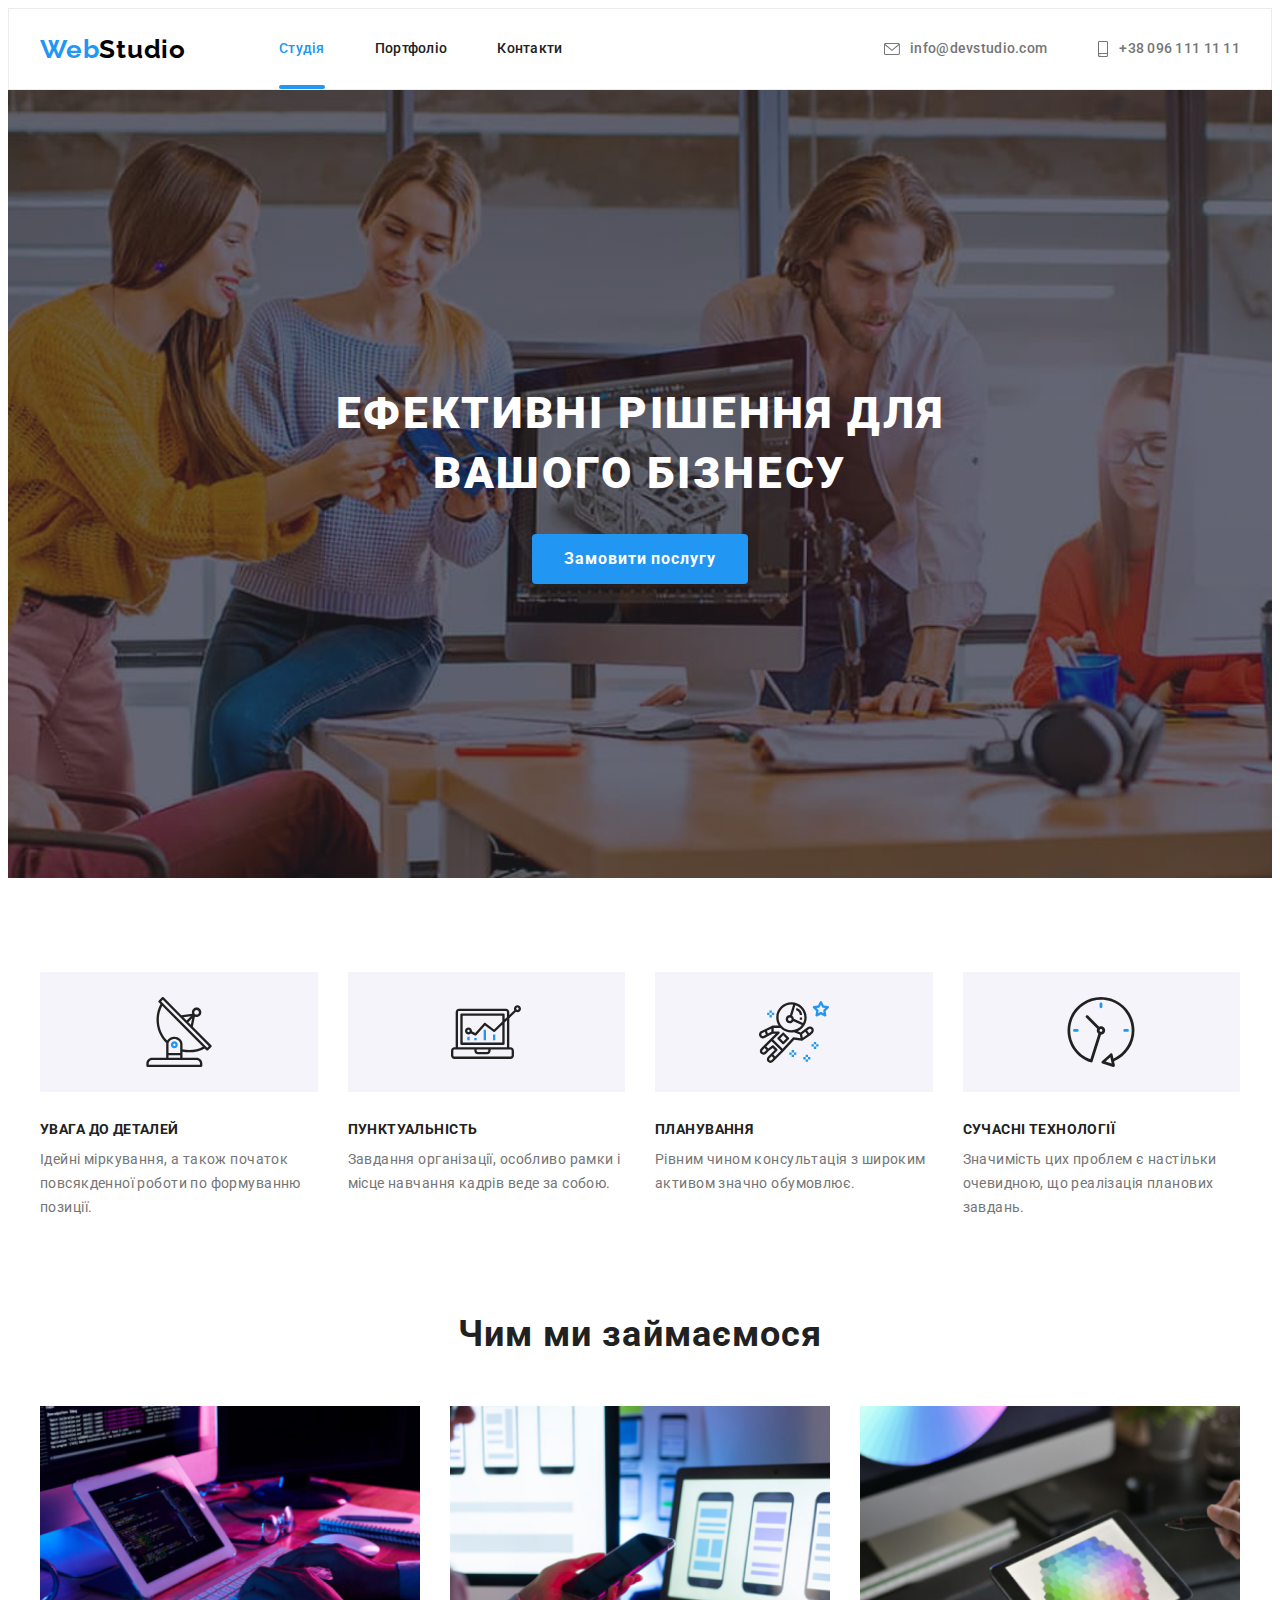
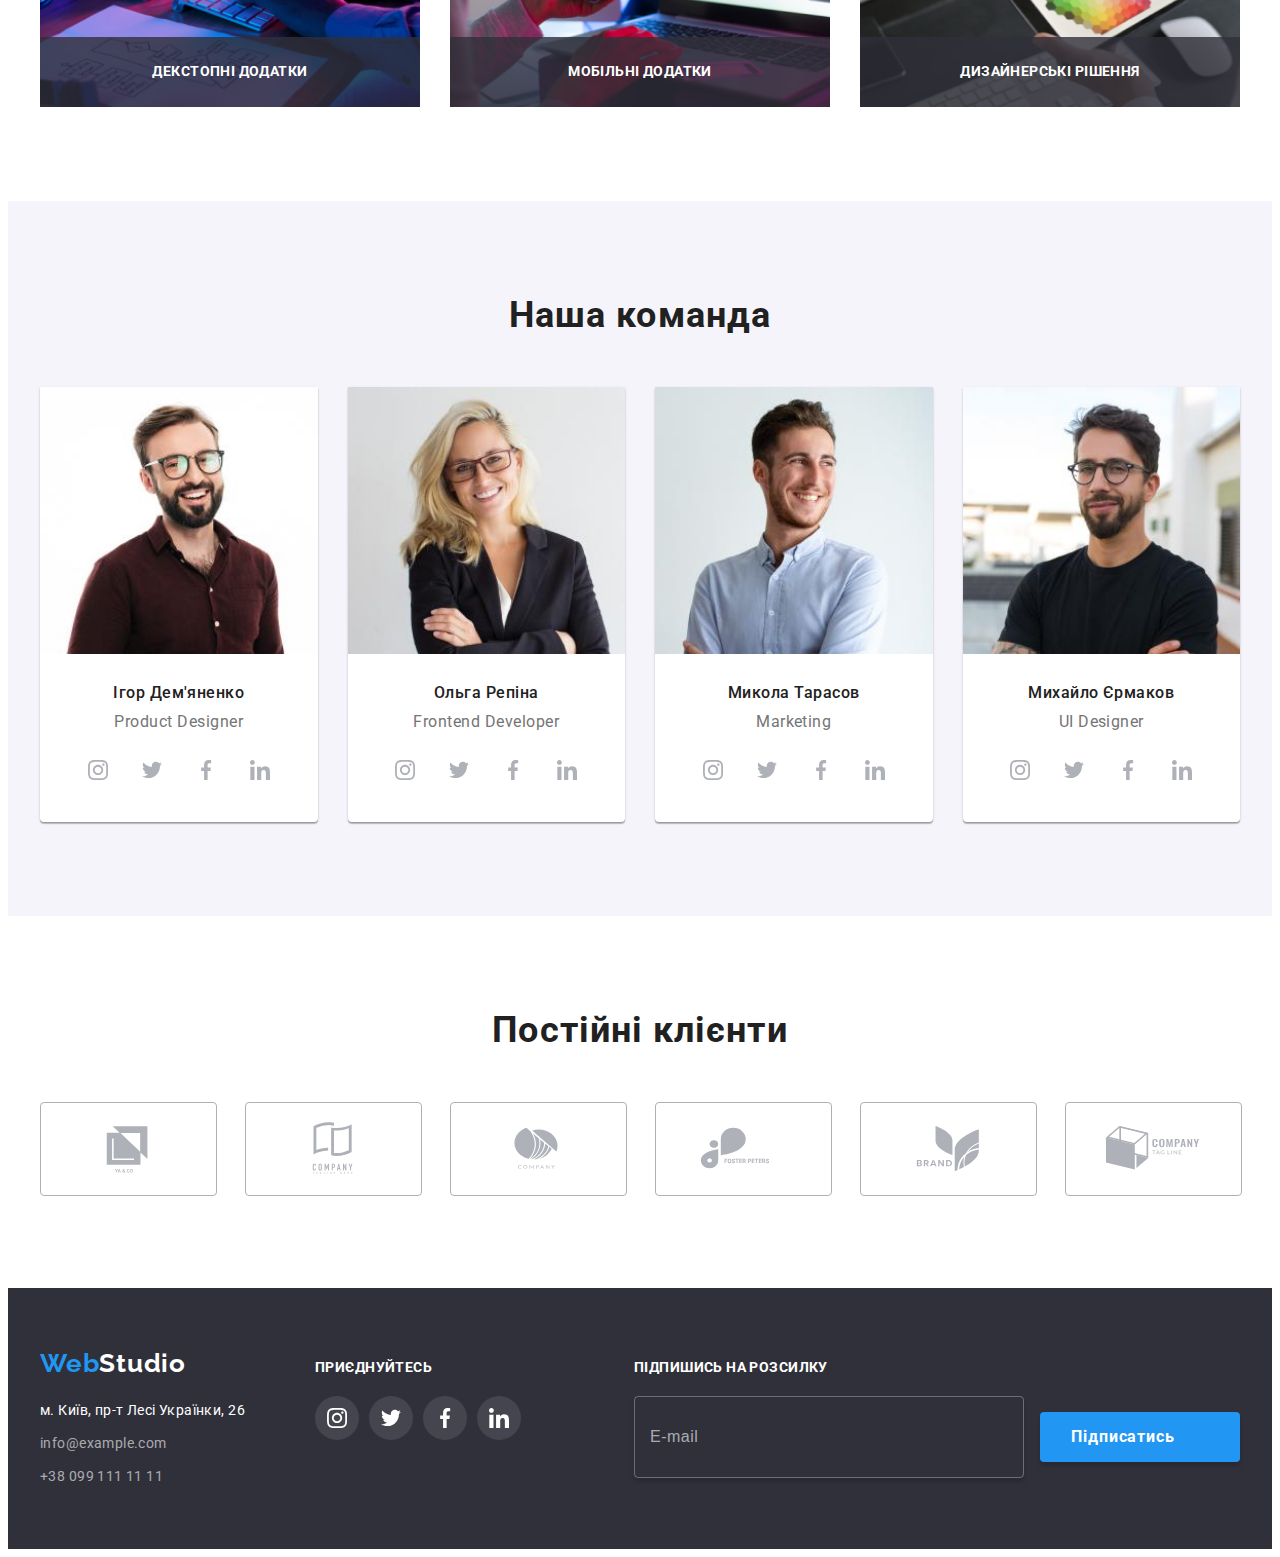
==== commit 00ff1dd2: "add menu and modal adaptive" ====
--- a/index.html
+++ b/index.html
@@ -22,7 +22,7 @@
   </head>
   <body>
     <!-- Header -->
-    <!-- <header class="header">
+    <header class="header">
       <div class="container">
         <a href="./index.html" lang="en" class="header__logo logo link"
           >Web<span class="logo logo--dark">Studio</span></a
@@ -42,7 +42,7 @@
         <ul class="header__contact-list list">
           <li class="header__contact-item">
             <a class="header__contact-link link" href="mailto:info@devstudio.com">
-              <svg class="header__contact-icon" width="16" height="12">
+              <svg class="header__contact-icon header__contact-icon1">
                 <use href="./img/symbol-defs.svg#icon-envelope"></use>
               </svg>
               info@devstudio.com</a
@@ -50,15 +50,60 @@
           </li>
           <li class="header__contact-item">
             <a class="header__contact-link link" href="tel:+380961111111">
-              <svg class="header__contact-icon" width="10" height="16">
+              <svg class="header__contact-icon header__contact-icon2">
                 <use href="./img/symbol-defs.svg#icon-smartphone"></use>
               </svg>
               +38 096 111 11 11</a
             >
           </li>
         </ul>
+        <button type="button" class="menu-open-btn menu-btn">
+          <svg class="menu-icon" width="40" height="40">
+            <use href="./img/symbol-defs.svg#icon-menu-open"></use>
+          </svg>
+        </button>
       </div>
-    </header> -->
+
+      <div class="menu is-hidden">
+        <div class="menu__wrap">
+          <button type="button" class="menu-close-btn menu-btn">
+            <svg class="menu-icon" width="40" height="40">
+              <use href="./img/symbol-defs.svg#icon-menu-close"></use>
+            </svg>
+          </button>
+          <div class="menu__wrap-top">
+            <ul class="menu__list list">
+              <li class="menu__item">
+                <a class="menu__link link current-mob" href="">Студія</a>
+              </li>
+              <li class="menu__item">
+                <a class="menu__link link" href="./portfolio.html">Портфоліо</a>
+              </li>
+              <li class="menu__item"><a class="menu__link link" href="">Контакти</a></li>
+            </ul>
+          </div>
+
+          <div class="menu__wrap-bottom">
+            <ul class="menu__contact-list list">
+              <li class="menu__contact-item">
+                <a class="menu__contact-tel link" href="tel:+380961111111"> +38 096 111 11 11</a>
+              </li>
+              <li class="menu__contact-item">
+                <a class="menu__contact-mail link" href="mailto:info@devstudio.com">
+                  info@devstudio.com</a
+                >
+              </li>
+            </ul>
+            <ul class="menu__soc-list list">
+              <li class="menu__soc-item"><a href="" class="menu__soc-link link">Instagram</a></li>
+              <li class="menu__soc-item"><a href="" class="menu__soc-link link">Twitter</a></li>
+              <li class="menu__soc-item"><a href="" class="menu__soc-link link">Facebook</a></li>
+              <li class="menu__soc-item"><a href="" class="menu__soc-link link">LinkedIn</a></li>
+            </ul>
+          </div>
+        </div>
+      </div>
+    </header>
 
     <main>
       <!-- Hero -->
@@ -580,5 +625,6 @@
       </div>
     </div>
     <script src="./js/modal.js"></script>
+    <script src="./js/menu.js"></script>
   </body>
 </html>
--- a/css/main.min.css
+++ b/css/main.min.css
@@ -1 +1 @@
-:root{--main-color: #212121;--secondary-color: #ffffff;--accent-color: #2196f3;--text-color: #757575;--secondary-background-color: #f5f4fa}.visually-hidden{position:absolute;width:1px;height:1px;margin:-1px;border:0;padding:0;white-space:nowrap;clip-path:inset(100%);clip:rect(0 0 0 0);overflow:hidden}p,h1,h2,h3,h4,h5,h6{margin:0}ul{margin:0;padding-left:0}.list{list-style:none}.link{text-decoration:none}body{font-family:"Roboto",sans-serif;color:var(--main-color);background-color:var(--secondary-color)}img{display:block;max-width:100%;height:auto;width:100%}.section{padding-top:60px;padding-bottom:60px}@media screen and (min-width: 1200px){.section{padding-top:94px;padding-bottom:94px}}.container{width:100%;margin:0 auto;padding-left:15px;padding-right:15px}@media screen and (min-width: 480px){.container{width:480px}}@media screen and (min-width: 768px){.container{width:768px}}@media screen and (min-width: 1200px){.container{width:1200px}}.logo{font-family:"Raleway";font-weight:700;font-size:24px;line-height:1.16;letter-spacing:.03em;color:var(--accent-color);padding-top:20px;padding-bottom:20px}@media screen and (min-width: 1200px){.logo{font-weight:700;font-size:26px;line-height:1.19;letter-spacing:.03em}}.logo--dark{color:#000}.logo--light{color:var(--secondary-color)}.btn{min-width:200px;height:50px;font-family:inherit;font-weight:700;font-size:16px;line-height:1.87;letter-spacing:.06em;color:var(--secondary-color);background-color:var(--accent-color);cursor:pointer;border:none;outline:none;box-shadow:0px 4px 4px rgba(0,0,0,.15);border-radius:4px;transition:background-color 250ms cubic-bezier(0.4, 0, 0.2, 1)}.title{font-weight:700;font-size:28px;line-height:1.17;letter-spacing:.03em;text-align:center}@media screen and (min-width: 1200px){.title{font-weight:700;font-size:36px;line-height:1.16;letter-spacing:.03em}}.address{font-style:normal}.address__item:not(:last-child){margin-bottom:8px}@media screen and (min-width: 1200px){.address__item:not(:last-child){margin-bottom:9px}}.address__link{font-size:14px;line-height:1.71;letter-spacing:.03em;color:var(--secondary-color);display:block;transition:color 250ms cubic-bezier(0.4, 0, 0.2, 1)}.address__link:hover,.address__link:focus{color:var(--accent-color)}.address__mail,.address__tel{font-size:14px;line-height:1.71;letter-spacing:.03em;color:rgba(255,255,255,.6);display:block;transition:color 250ms cubic-bezier(0.4, 0, 0.2, 1)}.address__mail:hover,.address__mail:focus,.address__tel:hover,.address__tel:focus{color:var(--accent-color)}.join{margin-top:60px}@media screen and (min-width: 768px){.join{margin-top:0}}@media screen and (min-width: 1200px){.join{margin-left:70px}}.join__title{font-family:"Roboto",sans-serif;font-weight:700;font-size:14px;line-height:1.14;letter-spacing:.03em;text-transform:uppercase;color:var(--secondary-color);margin-bottom:20px}.socials{display:flex;justify-content:center}.socials__item{width:44px;height:44px;margin-right:10px}.socials__item:last-child{margin-right:0}.socials__link{width:100%;height:100%;background-color:rgba(255,255,255,.1);border-radius:50%;display:flex;align-items:center;justify-content:center;fill:var(--secondary-color);transition:background-color 250ms cubic-bezier(0.4, 0, 0.2, 1)}.socials__link:hover,.socials__link:focus{background-color:var(--accent-color)}.footer-form{margin-top:60px}@media screen and (min-width: 1200px){.footer-form{margin-left:auto;margin-top:0}}.footer-form__text{font-weight:700;font-size:14px;line-height:1.14;letter-spacing:.03em;text-transform:uppercase;color:var(--secondary-color);margin-bottom:20px}.footer-form__input{width:100%;height:50px;padding:15px;border:1px solid rgba(255,255,255,.3);box-shadow:0px 4px 4px rgba(0,0,0,.15);border-radius:4px;background-color:rgba(0,0,0,0);font-size:16px;line-height:1.25;letter-spacing:.03em;color:rgba(255,255,255,.6);outline:rgba(0,0,0,0);transition:border-color 250ms cubic-bezier(0.4, 0, 0.2, 1)}@media screen and (min-width: 768px){.footer-form__input{width:450px}}@media screen and (min-width: 1200px){.footer-form__input{width:358px}}.footer-form__input::placeholder{font-size:16px;line-height:1.25;letter-spacing:.03em;color:rgba(255,255,255,.6)}.footer-form__input:focus,.footer-form__input:hover{border-color:var(--accent-color)}.footer-form__btn{display:inline-flex;justify-content:center;align-items:center;margin-top:20px}@media screen and (min-width: 768px){.footer-form__btn{display:flex;margin-left:auto;margin-right:auto}}@media screen and (min-width: 1200px){.footer-form__btn{display:inline-flex;margin-left:12px;margin-top:0}}.footer-form__btn::after{content:"";width:24px;height:24px;background-image:url(../img/iconsend.svg);background-size:contain;margin-left:10px}.footer-form__btn:hover,.footer-form__btn:focus{cursor:pointer;background-color:#188ce8}.backdrop{width:100%;height:100%;background-color:rgba(0,0,0,.2);position:fixed;top:0;transition:opacity 300ms,visibility 300ms}.modal{width:528px;height:581px;padding:40px;background-color:var(--secondary-color);border-radius:4px;position:absolute;top:50%;left:50%;transform:translate(-50%, -50%) scale(1);transition:300ms}.backdrop.is-hidden .modal{transform:translate(-50%, -50%) scale(0)}.is-hidden{visibility:hidden;opacity:0;pointer-events:none}.modal__close-btn{width:30px;height:30px;border-radius:50%;border:1px solid rgba(0,0,0,.1);background-color:rgba(0,0,0,0);position:absolute;top:8px;right:8px;display:block;justify-content:center;align-items:center;outline:rgba(0,0,0,0)}.modal__close-btn:hover,.modal__close-btn:focus{cursor:pointer}.modal__close-icon{position:absolute;top:50%;left:50%;transform:translate(-50%, -50%);transition:fill 250ms cubic-bezier(0.4, 0, 0.2, 1)}.modal__close-btn:hover .modal__close-icon,.modal__close-btn:focus .modal__close-icon{fill:var(--accent-color)}.modal__title{font-weight:700;font-size:19px;line-height:1.15;letter-spacing:.03em;text-align:center;color:var(--main-color);margin-bottom:12px}.modal-form{display:flex;flex-direction:column}.modal-form__field:not(:first-child){margin-top:10px}.modal-form__input{width:448px;height:40px;border:1px solid rgba(33,33,33,.2);border-radius:4px;padding-top:11px;padding-bottom:11px;padding-right:11px;padding-left:42px;outline:rgba(0,0,0,0);transition:border-color 250ms cubic-bezier(0.4, 0, 0.2, 1)}.modal-form__input:focus,.modal-form__input:hover{border-color:var(--accent-color);cursor:pointer}.modal-form__input-wrap{position:relative}.modal-form__icon{position:absolute;left:12px;top:50%;transform:translateY(-50%);fill:var(--main-color);transition:fill 250ms cubic-bezier(0.4, 0, 0.2, 1)}.modal-form__input:focus+.modal-form__icon,.modal-form__input:hover+.modal-form__icon{fill:var(--accent-color)}.modal-form__label{display:block;margin-bottom:4px;font-size:12px;line-height:1.16;letter-spacing:.01em;color:var(--text-color)}.modal-form__field-area{margin-top:10px}.modal-form__textarea{resize:none;width:448px;height:120px;border:1px solid rgba(33,33,33,.2);border-radius:4px;padding:12px 16px;outline:rgba(0,0,0,0);transition:border-color 250ms cubic-bezier(0.4, 0, 0.2, 1)}.modal-form__textarea:focus,.modal-form__textarea:hover{border-color:var(--accent-color)}.modal-form__textarea::placeholder{font-size:12px;line-height:1.66;letter-spacing:.01em;color:rgba(117,117,117,.5)}.modal-form__field-check{display:flex;justify-content:center;margin-top:20px}.modal-form__check-text{font-size:14px;line-height:1.71;letter-spacing:.03em;color:var(--text-color);display:flex;align-items:center;position:relative}.modal-form__check-text::before{content:"";width:16px;height:15px;border:2px solid var(--main-color);border-radius:4px;margin-right:8px;transition:border-color 250ms cubic-bezier(0.4, 0, 0.2, 1)}.modal-form__check-text:hover::before{border-color:var(--accent-color)}.modal-form__input-check:focus+.modal-form__check-text::before{border-color:var(--accent-color)}.modal-form__input-check:checked+.modal-form__check-text:before{background-image:url(../img/check.svg);background-size:contain;border:none}.modal-form__link{text-decoration:none;font-size:14px;line-height:1.71;letter-spacing:.03em;color:var(--accent-color);margin-left:3px;position:relative}.modal-form__link::after{content:"";width:100%;height:1px;background-color:var(--accent-color);position:absolute;bottom:4px;left:0}.modal-form__btn{margin-right:auto;margin-left:auto;margin-top:30px}.modal-form__btn:hover,.modal-form__btn:focus{cursor:pointer;background-color:#188ce8}.header{border:1px solid #ececec}.header .container{display:flex;align-items:center}.header__nav{margin-left:93px}.header__nav-list{display:flex}.header__nav-item:not(:last-child){margin-right:50px}.header__contact-list{display:flex;margin-left:auto}.header__nav-link{font-weight:500;font-size:14px;line-height:1.14;letter-spacing:.02em;color:var(--main-color);padding-top:32px;padding-bottom:32px;transition:color 250ms cubic-bezier(0.4, 0, 0.2, 1);display:block;position:relative}.header__nav-link:hover,.header__nav-link:focus{color:var(--accent-color)}.header__contact-link{font-weight:500;font-size:14px;line-height:1.14;letter-spacing:.02em;color:var(--text-color);display:flex;align-items:center;transition:color 250ms cubic-bezier(0.4, 0, 0.2, 1);padding-top:32px;padding-bottom:32px}.header__contact-link:hover,.header__contact-link:focus{color:var(--accent-color)}.header__contact-icon{margin-right:10px;fill:currentColor}.header__contact-item+.header__contact-item{margin-left:50px}.current{color:var(--accent-color)}.current::after{content:"";width:100%;height:4px;background-color:var(--accent-color);border-radius:2px;position:absolute;bottom:0;left:0}.hero{height:400px;background-color:#1d1d22;display:flex;align-items:center;text-align:center;background-position:center;background-repeat:no-repeat}@media screen and (max-width: 480px){.hero{background-image:linear-gradient(rgba(47, 48, 58, 0.4), rgba(47, 48, 58, 0.4)),url(../img/hero-mob-1x.jpg)}}@media screen and (max-width: 480px)and (min-device-pixel-ratio: 2),screen and (max-width: 480px)and (min-resolution: 192dpi),screen and (max-width: 480px)and (min-resolution: 2dppx){.hero{background-image:linear-gradient(rgba(47, 48, 58, 0.4), rgba(47, 48, 58, 0.4)),url(../img/hero-mob-2x.jpg)}}@media screen and (min-width: 481px)and (max-width: 768px){.hero{background-image:linear-gradient(rgba(47, 48, 58, 0.4), rgba(47, 48, 58, 0.4)),url(../img/hero-tab-1x.jpg)}}@media screen and (min-width: 481px)and (max-width: 768px)and (min-device-pixel-ratio: 2),screen and (min-width: 481px)and (max-width: 768px)and (min-resolution: 192dpi),screen and (min-width: 481px)and (max-width: 768px)and (min-resolution: 2dppx){.hero{background-image:linear-gradient(rgba(47, 48, 58, 0.4), rgba(47, 48, 58, 0.4)),url(../img/hero-tab-2x.jpg)}}@media screen and (min-width: 769px){.hero{height:600px;background-image:linear-gradient(rgba(47, 48, 58, 0.4), rgba(47, 48, 58, 0.4)),url(../img/hero-desk-1x.jpg)}}@media screen and (min-width: 769px)and (min-device-pixel-ratio: 2),screen and (min-width: 769px)and (min-resolution: 192dpi),screen and (min-width: 769px)and (min-resolution: 2dppx){.hero{background-image:linear-gradient(rgba(47, 48, 58, 0.4), rgba(47, 48, 58, 0.4)),url(../img/hero-desk-2x.jpg)}}.hero__title{max-width:360px;font-weight:900;font-size:26px;line-height:1.62;letter-spacing:.06em;text-transform:uppercase;text-align:center;color:var(--secondary-color);margin-bottom:30px;margin-right:auto;margin-left:auto}@media screen and (min-width: 1200px){.hero__title{font-weight:900;font-size:44px;line-height:1.36;letter-spacing:.06em;max-width:696px}}.hero__btn{padding:10px 32px}.hero__btn:hover,.hero__btn:focus{background-color:#188ce8}.benefits__list{margin-bottom:-30px}@media screen and (min-width: 768px){.benefits__list{display:flex;flex-wrap:wrap;margin:-15px}}.benefits__item{width:100%;margin-bottom:30px}@media screen and (min-width: 768px){.benefits__item{width:calc((100% - 60px)/2);margin:15px}}@media screen and (min-width: 1200px){.benefits__item{width:calc((100% - 120px)/4)}}.benefits__icon-item{width:100%;height:120px;background-color:var(--secondary-background-color);margin-bottom:30px;display:flex;justify-content:center;align-items:center}.benefits__subtitle{font-weight:700;font-size:14px;line-height:1.14;letter-spacing:.03em;text-transform:uppercase;margin-bottom:10px;text-align:center}@media screen and (min-width: 768px){.benefits__subtitle{text-align:left}}.benefits__text{font-size:14px;line-height:1.71;letter-spacing:.03em;color:var(--text-color)}.works{padding-top:0;display:none}@media screen and (min-width: 1200px){.works{display:block}}.works__title{margin-bottom:50px}.works__list{display:flex;margin-right:-30px}.works__item{width:calc((100% - 60px)/3);margin-right:30px;position:relative}.works__text{font-weight:700;font-size:14px;line-height:1.14;letter-spacing:.03em;text-align:center;display:flex;justify-content:center;align-items:center;text-transform:uppercase;color:var(--secondary-color);background-color:rgba(47,48,58,.8);height:70px;width:100%;position:absolute;bottom:0}.team{background-color:var(--secondary-background-color)}.team__title{margin-bottom:30px}@media screen and (min-width: 1200px){.team__title{margin-bottom:50px}}.team__list{margin-bottom:-30px}@media screen and (min-width: 768px){.team__list{display:flex;flex-wrap:wrap;margin:-15px}}.team__item{width:100%;margin-bottom:30px;background-color:var(--secondary-color);box-shadow:0px 1px 3px rgba(0,0,0,.12),0px 1px 1px rgba(0,0,0,.14),0px 2px 1px rgba(0,0,0,.2);border-radius:0px 0px 4px 4px}@media screen and (min-width: 768px){.team__item{width:calc((100% - 60px)/2);margin:15px}}@media screen and (min-width: 1200px){.team__item{width:calc((100% - 120px)/4)}}.team__container{padding-top:30px;padding-bottom:30px;text-align:center}.team__subtitle{font-weight:500;font-size:16px;line-height:1.18;letter-spacing:.03em;margin-bottom:10px}.team__text{font-size:16px;line-height:1.18;letter-spacing:.03em;color:var(--text-color);margin-bottom:16px}.team__social-list{display:flex;justify-content:center}.team__social-item{width:44px;height:44px;margin-right:10px}.team__social-item:last-child{margin-right:0}.team__social-link{width:100%;height:100%;background-color:var(--secondary-color);border-radius:50%;display:flex;align-items:center;justify-content:center;fill:#afb1b8;transition:fill 250ms cubic-bezier(0.4, 0, 0.2, 1),background-color 250ms cubic-bezier(0.4, 0, 0.2, 1)}.team__social-link:hover,.team__social-link:focus{fill:var(--secondary-color);background-color:var(--accent-color)}.clients__title{margin-bottom:30px}@media screen and (min-width: 1200px){.clients__title{margin-bottom:50px}}.clients__list{display:flex;flex-wrap:wrap;margin:-15px}.clients__item{height:92px;width:calc((100% - 60px)/2);margin:15px}@media screen and (min-width: 768px){.clients__item{width:calc((100% - 90px)/3)}}@media screen and (min-width: 1200px){.clients__item{width:calc((100% - 180px)/6)}}.clients__link{width:100%;height:100%;display:flex;align-items:center;justify-content:center;border:1px solid #afb1b8;border-radius:4px;fill:#afb1b8;outline:rgba(0,0,0,0);transition:border 250ms cubic-bezier(0.4, 0, 0.2, 1)}.clients__link:hover,.clients__link:focus{border-color:var(--accent-color)}.clients__icon{transition:fill 250ms cubic-bezier(0.4, 0, 0.2, 1)}.clients__link:hover .clients__icon,.clients__link:focus .clients__icon{fill:var(--accent-color)}.footer{background-color:#2f303a;padding-top:60px;padding-bottom:60px}.footer-container{text-align:center}@media screen and (min-width: 1200px){.footer-container{display:flex;align-items:baseline}}@media screen and (min-width: 1200px){.footer-container{text-align:left}}.footer__logo{display:block;padding:0;margin-bottom:20px}@media screen and (min-width: 768px){.tablet-container{display:flex;justify-content:space-around;align-items:baseline}}.portfolio__nav-list{display:flex;justify-content:flex-start;flex-wrap:wrap;margin-bottom:-15px}@media screen and (min-width: 768px){.portfolio__nav-list{justify-content:center;margin-bottom:30px}}.portfolio__nav-item:not(:last-child){margin-right:10px;margin-bottom:15px}@media screen and (min-width: 768px){.portfolio__nav-item:not(:last-child){margin-right:8px;margin-bottom:0}}.portfolio__btn{font-family:inherit;font-weight:500;font-size:16px;line-height:1.36;letter-spacing:.03em;color:var(--main-color);background-color:var(--secondary-background-color);cursor:pointer;padding:6px 22px;border-radius:4px;border:rgba(0,0,0,0);transition:color 250ms cubic-bezier(0.4, 0, 0.2, 1),background-color 250ms cubic-bezier(0.4, 0, 0.2, 1),box-shadow 250ms cubic-bezier(0.4, 0, 0.2, 1)}.portfolio__btn:hover,.portfolio__btn:focus,.portfolio__btn:active{color:var(--secondary-color);background-color:var(--accent-color);box-shadow:0px 3px 1px rgba(0,0,0,.1),0px 1px 2px rgba(0,0,0,.08),0px 2px 2px rgba(0,0,0,.12)}.portfolio__btn-all{font-family:inherit;font-weight:500;font-size:16px;line-height:1.36;letter-spacing:.03em;color:var(--secondary-color);background-color:var(--accent-color);cursor:pointer}.portfolio__list{margin-top:40px;margin-bottom:-30px}@media screen and (min-width: 768px){.portfolio__list{display:flex;flex-wrap:wrap;margin:-15px}}.portfolio__item{width:100%;margin-bottom:30px}@media screen and (min-width: 768px){.portfolio__item{width:calc((100% - 60px)/2);margin:15px}}@media screen and (min-width: 1200px){.portfolio__item{width:calc((100% - 90px)/3)}}.card__link{display:flex;flex-direction:column;height:100%;transition:box-shadow 250ms cubic-bezier(0.4, 0, 0.2, 1)}.card__link:hover,.card__link:focus{box-shadow:0px 1px 1px rgba(0,0,0,.12),0px 4px 4px rgba(0,0,0,.06),1px 4px 6px rgba(0,0,0,.16)}.card__thumb{position:relative;overflow:hidden}.card__overley{font-size:18px;line-height:1.55;letter-spacing:.03em;color:var(--secondary-color);background-color:rgba(33,150,243,.9);padding:63px 24px;position:absolute;top:0;right:0;height:100%;transform:translateY(101%);transition:transform 250ms cubic-bezier(0.4, 0, 0.2, 1)}.card__link:hover .card__overley,.card__link:focus .card__overley{transform:translateY(0)}.card__container{padding:20px 24px;border:1px solid #eee}.flex-grow{flex-grow:1}.card__subtitle{font-weight:700;font-size:18px;line-height:2;letter-spacing:.06em;color:var(--main-color);margin-bottom:4px}.card__text{font-size:16px;line-height:1.88;letter-spacing:.03em;color:var(--text-color)}/*# sourceMappingURL=main.min.css.map */+:root{--main-color: #212121;--secondary-color: #ffffff;--accent-color: #2196f3;--text-color: #757575;--secondary-background-color: #f5f4fa}.visually-hidden{position:absolute;width:1px;height:1px;margin:-1px;border:0;padding:0;white-space:nowrap;clip-path:inset(100%);clip:rect(0 0 0 0);overflow:hidden}p,h1,h2,h3,h4,h5,h6{margin:0}ul{margin:0;padding-left:0}.list{list-style:none}.link{text-decoration:none}body{font-family:"Roboto",sans-serif;color:var(--main-color);background-color:var(--secondary-color)}img{display:block;max-width:100%;height:auto;width:100%}.section{padding-top:60px;padding-bottom:60px}@media screen and (min-width: 1200px){.section{padding-top:94px;padding-bottom:94px}}.container{width:100%;margin:0 auto;padding-left:15px;padding-right:15px}@media screen and (min-width: 480px){.container{width:480px}}@media screen and (min-width: 768px){.container{width:768px}}@media screen and (min-width: 1200px){.container{width:1200px}}.logo{font-family:"Raleway";font-weight:700;font-size:24px;line-height:1.16;letter-spacing:.03em;color:var(--accent-color);padding-top:16px;padding-bottom:16px}@media screen and (min-width: 1200px){.logo{font-weight:700;font-size:26px;line-height:1.19;letter-spacing:.03em}}.logo--dark{color:#000}.logo--light{color:var(--secondary-color)}.btn{min-width:200px;height:50px;font-family:inherit;font-weight:700;font-size:16px;line-height:1.87;letter-spacing:.06em;color:var(--secondary-color);background-color:var(--accent-color);cursor:pointer;border:none;outline:none;box-shadow:0px 4px 4px rgba(0,0,0,.15);border-radius:4px;transition:background-color 250ms cubic-bezier(0.4, 0, 0.2, 1)}.title{font-weight:700;font-size:28px;line-height:1.17;letter-spacing:.03em;text-align:center}@media screen and (min-width: 1200px){.title{font-weight:700;font-size:36px;line-height:1.16;letter-spacing:.03em}}.address{font-style:normal}.address__item:not(:last-child){margin-bottom:8px}@media screen and (min-width: 1200px){.address__item:not(:last-child){margin-bottom:9px}}.address__link{font-size:14px;line-height:1.71;letter-spacing:.03em;color:var(--secondary-color);display:block;transition:color 250ms cubic-bezier(0.4, 0, 0.2, 1)}.address__link:hover,.address__link:focus{color:var(--accent-color)}.address__mail,.address__tel{font-size:14px;line-height:1.71;letter-spacing:.03em;color:rgba(255,255,255,.6);display:block;transition:color 250ms cubic-bezier(0.4, 0, 0.2, 1)}.address__mail:hover,.address__mail:focus,.address__tel:hover,.address__tel:focus{color:var(--accent-color)}.join{margin-top:60px}@media screen and (min-width: 768px){.join{margin-top:0}}@media screen and (min-width: 1200px){.join{margin-left:70px}}.join__title{font-family:"Roboto",sans-serif;font-weight:700;font-size:14px;line-height:1.14;letter-spacing:.03em;text-transform:uppercase;color:var(--secondary-color);margin-bottom:20px}.socials{display:flex;justify-content:center}.socials__item{width:44px;height:44px;margin-right:10px}.socials__item:last-child{margin-right:0}.socials__link{width:100%;height:100%;background-color:rgba(255,255,255,.1);border-radius:50%;display:flex;align-items:center;justify-content:center;fill:var(--secondary-color);transition:background-color 250ms cubic-bezier(0.4, 0, 0.2, 1)}.socials__link:hover,.socials__link:focus{background-color:var(--accent-color)}.footer-form{margin-top:60px}@media screen and (min-width: 1200px){.footer-form{margin-left:auto;margin-top:0}}.footer-form__text{font-weight:700;font-size:14px;line-height:1.14;letter-spacing:.03em;text-transform:uppercase;color:var(--secondary-color);margin-bottom:20px}.footer-form__input{width:100%;height:50px;padding:15px;border:1px solid rgba(255,255,255,.3);box-shadow:0px 4px 4px rgba(0,0,0,.15);border-radius:4px;background-color:rgba(0,0,0,0);font-size:16px;line-height:1.25;letter-spacing:.03em;color:rgba(255,255,255,.6);outline:rgba(0,0,0,0);transition:border-color 250ms cubic-bezier(0.4, 0, 0.2, 1)}@media screen and (min-width: 768px){.footer-form__input{width:450px}}@media screen and (min-width: 1200px){.footer-form__input{width:358px}}.footer-form__input::placeholder{font-size:16px;line-height:1.25;letter-spacing:.03em;color:rgba(255,255,255,.6)}.footer-form__input:focus,.footer-form__input:hover{border-color:var(--accent-color)}.footer-form__btn{display:inline-flex;justify-content:center;align-items:center;margin-top:20px}@media screen and (min-width: 768px){.footer-form__btn{display:flex;margin-left:auto;margin-right:auto}}@media screen and (min-width: 1200px){.footer-form__btn{display:inline-flex;margin-left:12px;margin-top:0}}.footer-form__btn::after{content:"";width:24px;height:24px;background-image:url(../img/iconsend.svg);background-size:contain;margin-left:10px}.footer-form__btn:hover,.footer-form__btn:focus{cursor:pointer;background-color:#188ce8}.backdrop{width:100%;height:100%;background-color:rgba(0,0,0,.2);position:fixed;top:0;transition:opacity 300ms,visibility 300ms}.modal{width:450px;height:609px;padding:40px;background-color:var(--secondary-color);border-radius:4px;position:absolute;top:50%;left:50%;transform:translate(-50%, -50%) scale(1);transition:300ms}@media screen and (min-width: 1200px){.modal{width:528px;height:581px}}.backdrop.is-hidden .modal{transform:translate(-50%, -50%) scale(0)}.is-hidden{visibility:hidden;opacity:0;pointer-events:none}.modal__close-btn{width:30px;height:30px;border-radius:50%;border:1px solid rgba(0,0,0,.1);background-color:rgba(0,0,0,0);position:absolute;top:8px;right:8px;display:block;justify-content:center;align-items:center;outline:rgba(0,0,0,0)}.modal__close-btn:hover,.modal__close-btn:focus{cursor:pointer}.modal__close-icon{position:absolute;top:50%;left:50%;transform:translate(-50%, -50%);transition:fill 250ms cubic-bezier(0.4, 0, 0.2, 1)}.modal__close-btn:hover .modal__close-icon,.modal__close-btn:focus .modal__close-icon{fill:var(--accent-color)}.modal__title{font-weight:700;font-size:20px;line-height:1.5;letter-spacing:.03em;text-align:center;color:var(--main-color);margin-bottom:12px}@media screen and (min-width: 768px){.modal__title{font-weight:700;font-size:19px;line-height:1.15;letter-spacing:.03em}}.modal-form{display:flex;flex-direction:column}.modal-form__field:not(:first-child){margin-top:10px}.modal-form__input{width:370px;height:40px;border:1px solid rgba(33,33,33,.2);border-radius:4px;padding-top:11px;padding-bottom:11px;padding-right:11px;padding-left:42px;outline:rgba(0,0,0,0);transition:border-color 250ms cubic-bezier(0.4, 0, 0.2, 1)}@media screen and (min-width: 1200px){.modal-form__input{width:448px}}.modal-form__input:focus,.modal-form__input:hover{border-color:var(--accent-color);cursor:pointer}.modal-form__input-wrap{position:relative}.modal-form__icon{position:absolute;left:12px;top:50%;transform:translateY(-50%);fill:var(--main-color);transition:fill 250ms cubic-bezier(0.4, 0, 0.2, 1)}.modal-form__input:focus+.modal-form__icon,.modal-form__input:hover+.modal-form__icon{fill:var(--accent-color)}.modal-form__label{display:block;margin-bottom:4px;font-size:12px;line-height:1.16;letter-spacing:.01em;color:var(--text-color)}.modal-form__field-area{margin-top:10px}.modal-form__textarea{resize:none;width:370px;height:120px;border:1px solid rgba(33,33,33,.2);border-radius:4px;padding:12px 16px;outline:rgba(0,0,0,0);transition:border-color 250ms cubic-bezier(0.4, 0, 0.2, 1)}@media screen and (min-width: 1200px){.modal-form__textarea{width:448px}}.modal-form__textarea:focus,.modal-form__textarea:hover{border-color:var(--accent-color)}.modal-form__textarea::placeholder{font-size:12px;line-height:1.66;letter-spacing:.01em;color:rgba(117,117,117,.5)}.modal-form__field-check{display:flex;justify-content:center;margin-top:20px}.modal-form__check-text{font-size:12px;line-height:1.16;letter-spacing:.03em;color:var(--text-color);display:flex;align-items:center;position:relative}@media screen and (min-width: 1200px){.modal-form__check-text{font-size:14px;line-height:1.71;letter-spacing:.03em}}.modal-form__check-text::before{content:"";width:16px;height:15px;border:2px solid var(--main-color);border-radius:4px;margin-right:8px;transition:border-color 250ms cubic-bezier(0.4, 0, 0.2, 1)}.modal-form__check-text:hover::before{border-color:var(--accent-color)}.modal-form__input-check:focus+.modal-form__check-text::before{border-color:var(--accent-color)}.modal-form__input-check:checked+.modal-form__check-text:before{background-image:url(../img/check.svg);background-size:contain;border:none}.modal-form__link{text-decoration:none;font-size:14px;line-height:1.71;letter-spacing:.03em;color:var(--accent-color);margin-left:3px;position:relative}.modal-form__link::after{content:"";width:100%;height:1px;background-color:var(--accent-color);position:absolute;bottom:4px;left:0}.modal-form__btn{margin-right:auto;margin-left:auto;margin-top:30px}.modal-form__btn:hover,.modal-form__btn:focus{cursor:pointer;background-color:#188ce8}.menu-btn{display:block;padding:0;margin-left:auto;background-color:rgba(0,0,0,0);border:none;outline:none}.menu-btn:hover,.menu-btn:focus{cursor:pointer}@media screen and (min-width: 768px){.menu-open-btn{display:none}}.menu-icon{fill:#000;transition:fill 250ms cubic-bezier(0.4, 0, 0.2, 1)}.menu-btn:hover .menu-icon,.menu-btn:focus .menu-icon{fill:var(--accent-color)}.menu-close-btn{position:absolute;top:10px;right:15px}.menu{position:fixed;top:0;left:0;background-color:var(--secondary-color);width:100vw;height:100vh;z-index:1;padding-top:48px;padding-left:40px;padding-bottom:48px}@media screen and (min-width: 768px){.menu{display:none}}.menu__wrap{display:flex;flex-direction:column;justify-content:space-between;height:100%}.menu__item:not(:last-child){margin-bottom:30px}.menu__link{font-weight:500;font-size:40px;line-height:1.17;letter-spacing:.02em;color:var(--main-color)}.current-mob{color:var(--accent-color)}.menu__contact-list{margin-bottom:64px}.menu__contact-item:first-child{margin-bottom:32px}.menu__contact-tel{font-weight:500;font-size:34px;line-height:1.17;letter-spacing:.02em;color:var(--accent-color)}.menu__contact-mail{font-weight:500;font-size:24px;line-height:1.16;letter-spacing:.02em;color:var(--text-color)}.menu__soc-list{display:flex;justify-content:flex-start}.menu__soc-item:not(:last-child){border-right:1px solid rgba(33,33,33,.2);padding-right:10px}.menu__soc-item:not(:first-child){padding-left:10px}.menu__soc-link{font-weight:500;font-size:18px;line-height:1.22;letter-spacing:.02em;color:var(--accent-color)}.header{border:1px solid #ececec}.header>.container{display:flex;align-items:center}.header__nav{margin-left:93px;display:none}@media screen and (min-width: 768px){.header__nav{display:flex}}.header__nav-list{display:flex}.header__nav-item:not(:last-child){margin-right:50px}.header__contact-list{display:none}@media screen and (min-width: 768px){.header__contact-list{display:block;margin-left:84px}}@media screen and (min-width: 1200px){.header__contact-list{display:flex;margin-left:auto}}.header__nav-link{font-weight:500;font-size:14px;line-height:1.14;letter-spacing:.02em;color:var(--main-color);padding-top:32px;padding-bottom:32px;transition:color 250ms cubic-bezier(0.4, 0, 0.2, 1);display:block;position:relative}.header__nav-link:hover,.header__nav-link:focus{color:var(--accent-color)}.header__contact-link{font-weight:500;font-size:12px;line-height:1.16;letter-spacing:.02em;color:var(--text-color);display:flex;align-items:center;transition:color 250ms cubic-bezier(0.4, 0, 0.2, 1)}@media screen and (min-width: 1200px){.header__contact-link{padding-top:32px;padding-bottom:32px;font-weight:500;font-size:14px;line-height:1.14;letter-spacing:.02em}}.header__contact-link:hover,.header__contact-link:focus{color:var(--accent-color)}.header__contact-icon{margin-right:8px;fill:currentColor}@media screen and (min-width: 1200px){.header__contact-icon{margin-right:10px}}.header__contact-icon1{width:14px;height:10px}@media screen and (min-width: 1200px){.header__contact-icon1{width:16px;height:12px}}.header__contact-icon2{width:10px;height:14px}@media screen and (min-width: 1200px){.header__contact-icon2{width:12px;height:16px}}.header__contact-item+.header__contact-item{margin-top:10px}@media screen and (min-width: 1200px){.header__contact-item+.header__contact-item{margin-top:0;margin-left:50px}}.current{color:var(--accent-color)}.current::after{content:"";width:100%;height:4px;background-color:var(--accent-color);border-radius:2px;position:absolute;bottom:0;left:0}.hero{height:400px;background-color:#1d1d22;display:flex;align-items:center;text-align:center;background-position:center;background-repeat:no-repeat;background-size:cover}@media screen and (max-width: 480px){.hero{background-image:linear-gradient(rgba(47, 48, 58, 0.4), rgba(47, 48, 58, 0.4)),url(../img/hero-mob-1x.jpg)}}@media screen and (max-width: 480px)and (min-device-pixel-ratio: 2),screen and (max-width: 480px)and (min-resolution: 192dpi),screen and (max-width: 480px)and (min-resolution: 2dppx){.hero{background-image:linear-gradient(rgba(47, 48, 58, 0.4), rgba(47, 48, 58, 0.4)),url(../img/hero-mob-2x.jpg)}}@media screen and (min-width: 481px)and (max-width: 950px){.hero{background-image:linear-gradient(rgba(47, 48, 58, 0.4), rgba(47, 48, 58, 0.4)),url(../img/hero-tab-1x.jpg)}}@media screen and (min-width: 481px)and (max-width: 950px)and (min-device-pixel-ratio: 2),screen and (min-width: 481px)and (max-width: 950px)and (min-resolution: 192dpi),screen and (min-width: 481px)and (max-width: 950px)and (min-resolution: 2dppx){.hero{background-image:linear-gradient(rgba(47, 48, 58, 0.4), rgba(47, 48, 58, 0.4)),url(../img/hero-tab-2x.jpg)}}@media screen and (min-width: 951px){.hero{max-width:1600px;margin:0 auto;height:600px;background-image:linear-gradient(rgba(47, 48, 58, 0.4), rgba(47, 48, 58, 0.4)),url(../img/hero-desk-1x.jpg)}}@media screen and (min-width: 951px)and (min-device-pixel-ratio: 2),screen and (min-width: 951px)and (min-resolution: 192dpi),screen and (min-width: 951px)and (min-resolution: 2dppx){.hero{background-image:linear-gradient(rgba(47, 48, 58, 0.4), rgba(47, 48, 58, 0.4)),url(../img/hero-desk-2x.jpg)}}.hero__title{max-width:360px;font-weight:900;font-size:26px;line-height:1.62;letter-spacing:.06em;text-transform:uppercase;text-align:center;color:var(--secondary-color);margin-bottom:30px;margin-right:auto;margin-left:auto}@media screen and (min-width: 768px){.hero__title{font-weight:900;font-size:44px;line-height:1.36;letter-spacing:.06em;max-width:696px}}.hero__btn{padding:10px 32px}.hero__btn:hover,.hero__btn:focus{background-color:#188ce8}.benefits__list{margin-bottom:-30px}@media screen and (min-width: 768px){.benefits__list{display:flex;flex-wrap:wrap;margin:-15px}}.benefits__item{width:100%;margin-bottom:30px}@media screen and (min-width: 768px){.benefits__item{width:calc((100% - 60px)/2);margin:15px}}@media screen and (min-width: 1200px){.benefits__item{width:calc((100% - 120px)/4)}}.benefits__icon-item{width:100%;height:120px;background-color:var(--secondary-background-color);margin-bottom:30px;display:flex;justify-content:center;align-items:center}.benefits__subtitle{font-weight:700;font-size:14px;line-height:1.14;letter-spacing:.03em;text-transform:uppercase;margin-bottom:10px;text-align:center}@media screen and (min-width: 768px){.benefits__subtitle{text-align:left}}.benefits__text{font-size:14px;line-height:1.71;letter-spacing:.03em;color:var(--text-color)}.works{padding-top:0;display:none}@media screen and (min-width: 1200px){.works{display:block}}.works__title{margin-bottom:50px}.works__list{display:flex;margin-right:-30px}.works__item{width:calc((100% - 60px)/3);margin-right:30px;position:relative}.works__text{font-weight:700;font-size:14px;line-height:1.14;letter-spacing:.03em;text-align:center;display:flex;justify-content:center;align-items:center;text-transform:uppercase;color:var(--secondary-color);background-color:rgba(47,48,58,.8);height:70px;width:100%;position:absolute;bottom:0}.team{background-color:var(--secondary-background-color)}.team__title{margin-bottom:30px}@media screen and (min-width: 1200px){.team__title{margin-bottom:50px}}.team__list{margin-bottom:-30px}@media screen and (min-width: 768px){.team__list{display:flex;flex-wrap:wrap;margin:-15px}}.team__item{width:100%;margin-bottom:30px;background-color:var(--secondary-color);box-shadow:0px 1px 3px rgba(0,0,0,.12),0px 1px 1px rgba(0,0,0,.14),0px 2px 1px rgba(0,0,0,.2);border-radius:0px 0px 4px 4px}@media screen and (min-width: 768px){.team__item{width:calc((100% - 60px)/2);margin:15px}}@media screen and (min-width: 1200px){.team__item{width:calc((100% - 120px)/4)}}.team__container{padding-top:30px;padding-bottom:30px;text-align:center}.team__subtitle{font-weight:500;font-size:16px;line-height:1.18;letter-spacing:.03em;margin-bottom:10px}.team__text{font-size:16px;line-height:1.18;letter-spacing:.03em;color:var(--text-color);margin-bottom:16px}.team__social-list{display:flex;justify-content:center}.team__social-item{width:44px;height:44px;margin-right:10px}.team__social-item:last-child{margin-right:0}.team__social-link{width:100%;height:100%;background-color:var(--secondary-color);border-radius:50%;display:flex;align-items:center;justify-content:center;fill:#afb1b8;transition:fill 250ms cubic-bezier(0.4, 0, 0.2, 1),background-color 250ms cubic-bezier(0.4, 0, 0.2, 1)}.team__social-link:hover,.team__social-link:focus{fill:var(--secondary-color);background-color:var(--accent-color)}.clients__title{margin-bottom:30px}@media screen and (min-width: 1200px){.clients__title{margin-bottom:50px}}.clients__list{display:flex;flex-wrap:wrap;margin:-15px}.clients__item{height:92px;width:calc((100% - 60px)/2);margin:15px}@media screen and (min-width: 768px){.clients__item{width:calc((100% - 90px)/3)}}@media screen and (min-width: 1200px){.clients__item{width:calc((100% - 180px)/6)}}.clients__link{width:100%;height:100%;display:flex;align-items:center;justify-content:center;border:1px solid #afb1b8;border-radius:4px;fill:#afb1b8;outline:rgba(0,0,0,0);transition:border 250ms cubic-bezier(0.4, 0, 0.2, 1)}.clients__link:hover,.clients__link:focus{border-color:var(--accent-color)}.clients__icon{transition:fill 250ms cubic-bezier(0.4, 0, 0.2, 1)}.clients__link:hover .clients__icon,.clients__link:focus .clients__icon{fill:var(--accent-color)}.footer{background-color:#2f303a;padding-top:60px;padding-bottom:60px}.footer-container{text-align:center}@media screen and (min-width: 1200px){.footer-container{display:flex;align-items:baseline}}@media screen and (min-width: 1200px){.footer-container{text-align:left}}.footer__logo{display:block;padding:0;margin-bottom:20px}@media screen and (min-width: 768px){.tablet-container{display:flex;justify-content:space-around;align-items:baseline}}.portfolio__nav-list{display:flex;justify-content:flex-start;flex-wrap:wrap;margin-bottom:-15px}@media screen and (min-width: 768px){.portfolio__nav-list{justify-content:center;margin-bottom:30px}}.portfolio__nav-item:not(:last-child){margin-right:10px;margin-bottom:15px}@media screen and (min-width: 768px){.portfolio__nav-item:not(:last-child){margin-right:8px;margin-bottom:0}}.portfolio__btn{font-family:inherit;font-weight:500;font-size:16px;line-height:1.36;letter-spacing:.03em;color:var(--main-color);background-color:var(--secondary-background-color);cursor:pointer;padding:6px 22px;border-radius:4px;border:rgba(0,0,0,0);transition:color 250ms cubic-bezier(0.4, 0, 0.2, 1),background-color 250ms cubic-bezier(0.4, 0, 0.2, 1),box-shadow 250ms cubic-bezier(0.4, 0, 0.2, 1)}.portfolio__btn:hover,.portfolio__btn:focus,.portfolio__btn:active{color:var(--secondary-color);background-color:var(--accent-color);box-shadow:0px 3px 1px rgba(0,0,0,.1),0px 1px 2px rgba(0,0,0,.08),0px 2px 2px rgba(0,0,0,.12)}.portfolio__btn-all{font-family:inherit;font-weight:500;font-size:16px;line-height:1.36;letter-spacing:.03em;color:var(--secondary-color);background-color:var(--accent-color);cursor:pointer}.portfolio__list{margin-top:40px;margin-bottom:-30px}@media screen and (min-width: 768px){.portfolio__list{display:flex;flex-wrap:wrap;margin:-15px}}.portfolio__item{width:100%;margin-bottom:30px}@media screen and (min-width: 768px){.portfolio__item{width:calc((100% - 60px)/2);margin:15px}}@media screen and (min-width: 1200px){.portfolio__item{width:calc((100% - 90px)/3)}}.card__link{display:flex;flex-direction:column;height:100%;transition:box-shadow 250ms cubic-bezier(0.4, 0, 0.2, 1)}.card__link:hover,.card__link:focus{box-shadow:0px 1px 1px rgba(0,0,0,.12),0px 4px 4px rgba(0,0,0,.06),1px 4px 6px rgba(0,0,0,.16)}.card__thumb{position:relative;overflow:hidden}.card__overley{color:var(--secondary-color);background-color:rgba(33,150,243,.9);position:absolute;top:0;right:0;height:100%;transform:translateY(101%);transition:transform 250ms cubic-bezier(0.4, 0, 0.2, 1);font-size:4.65vw;line-height:1.55;letter-spacing:.03em;padding:24px}.card__link:hover .card__overley,.card__link:focus .card__overley{transform:translateY(0)}@media screen and (min-width: 480px){.card__overley{padding:77px 24px;font-size:18px;line-height:1.55;letter-spacing:.03em}}@media screen and (min-width: 768px){.card__overley{padding:49px 24px 77px}}@media screen and (min-width: 1200px){.card__overley{padding:63px 24px}}.card__container{padding:20px 24px;border:1px solid #eee}.flex-grow{flex-grow:1}.card__subtitle{font-weight:700;font-size:18px;line-height:2;letter-spacing:.06em;color:var(--main-color);margin-bottom:4px}.card__text{font-size:16px;line-height:1.88;letter-spacing:.03em;color:var(--text-color)}/*# sourceMappingURL=main.min.css.map */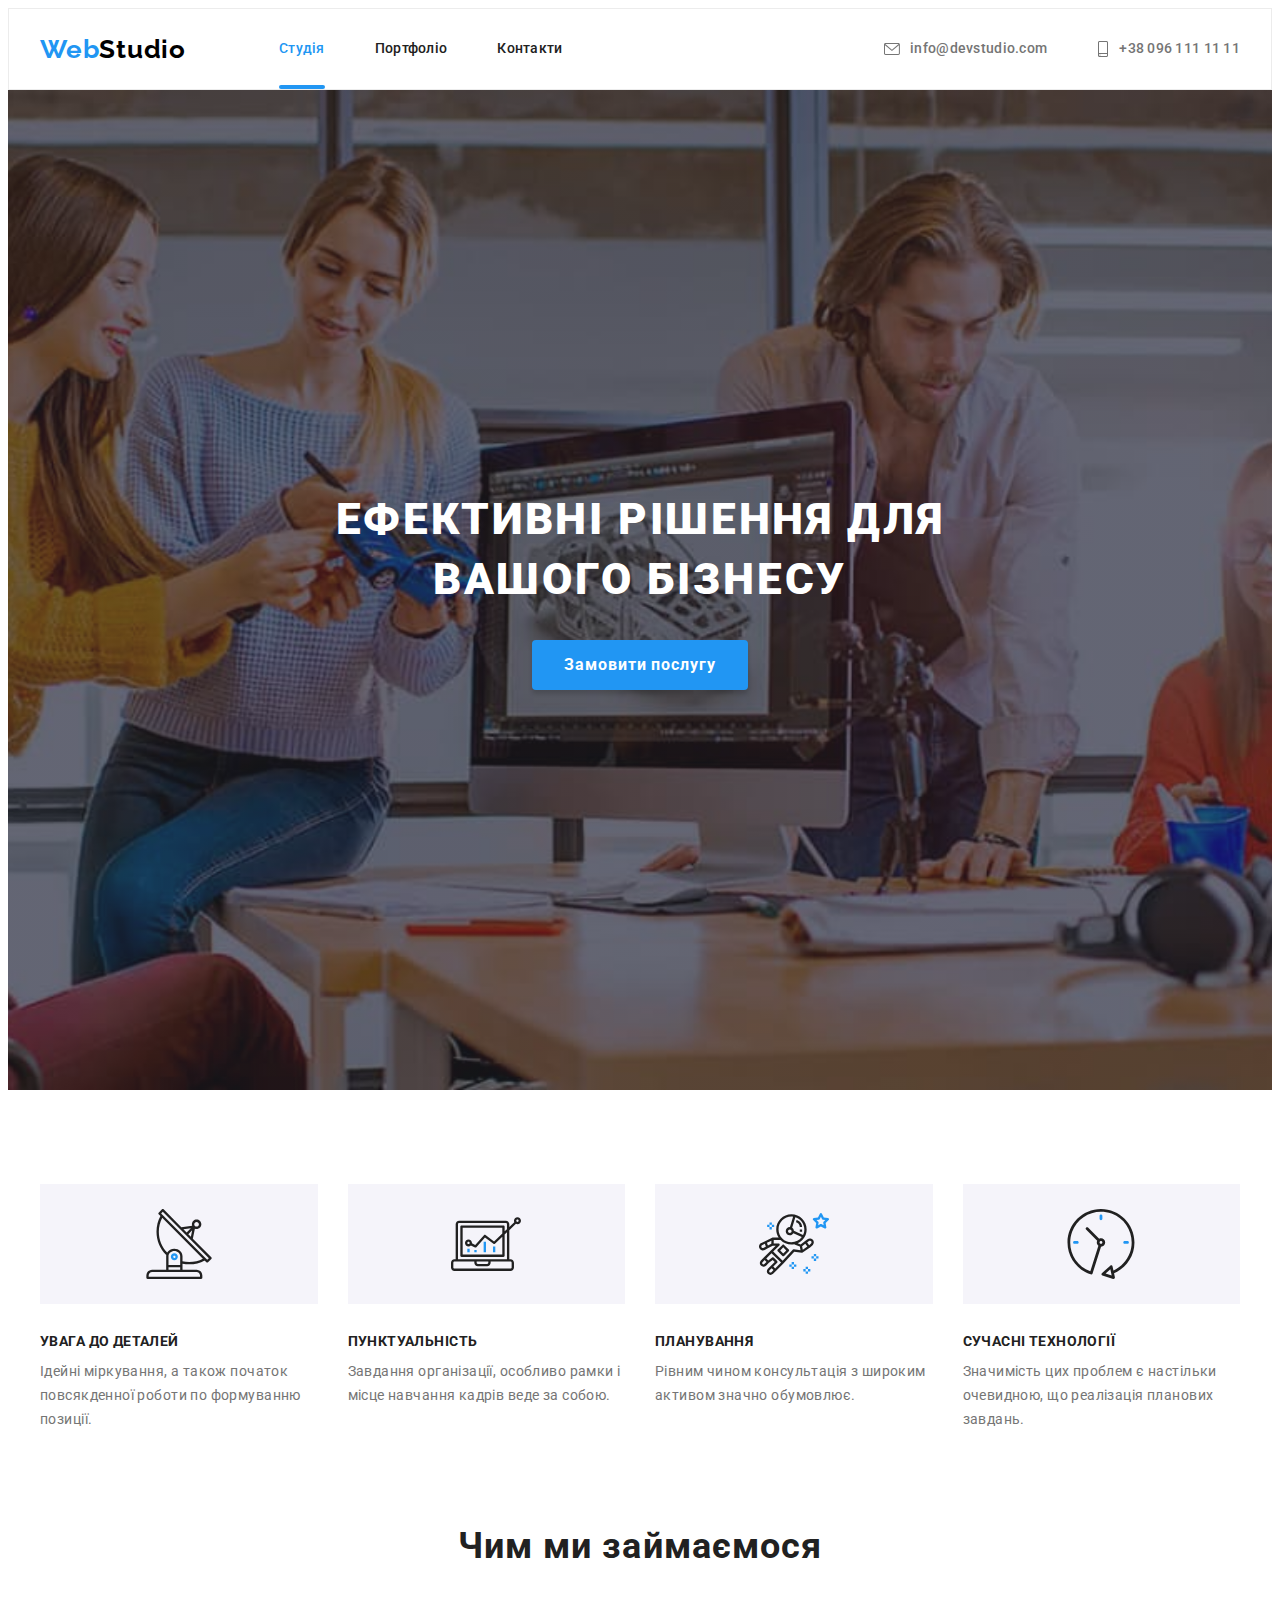
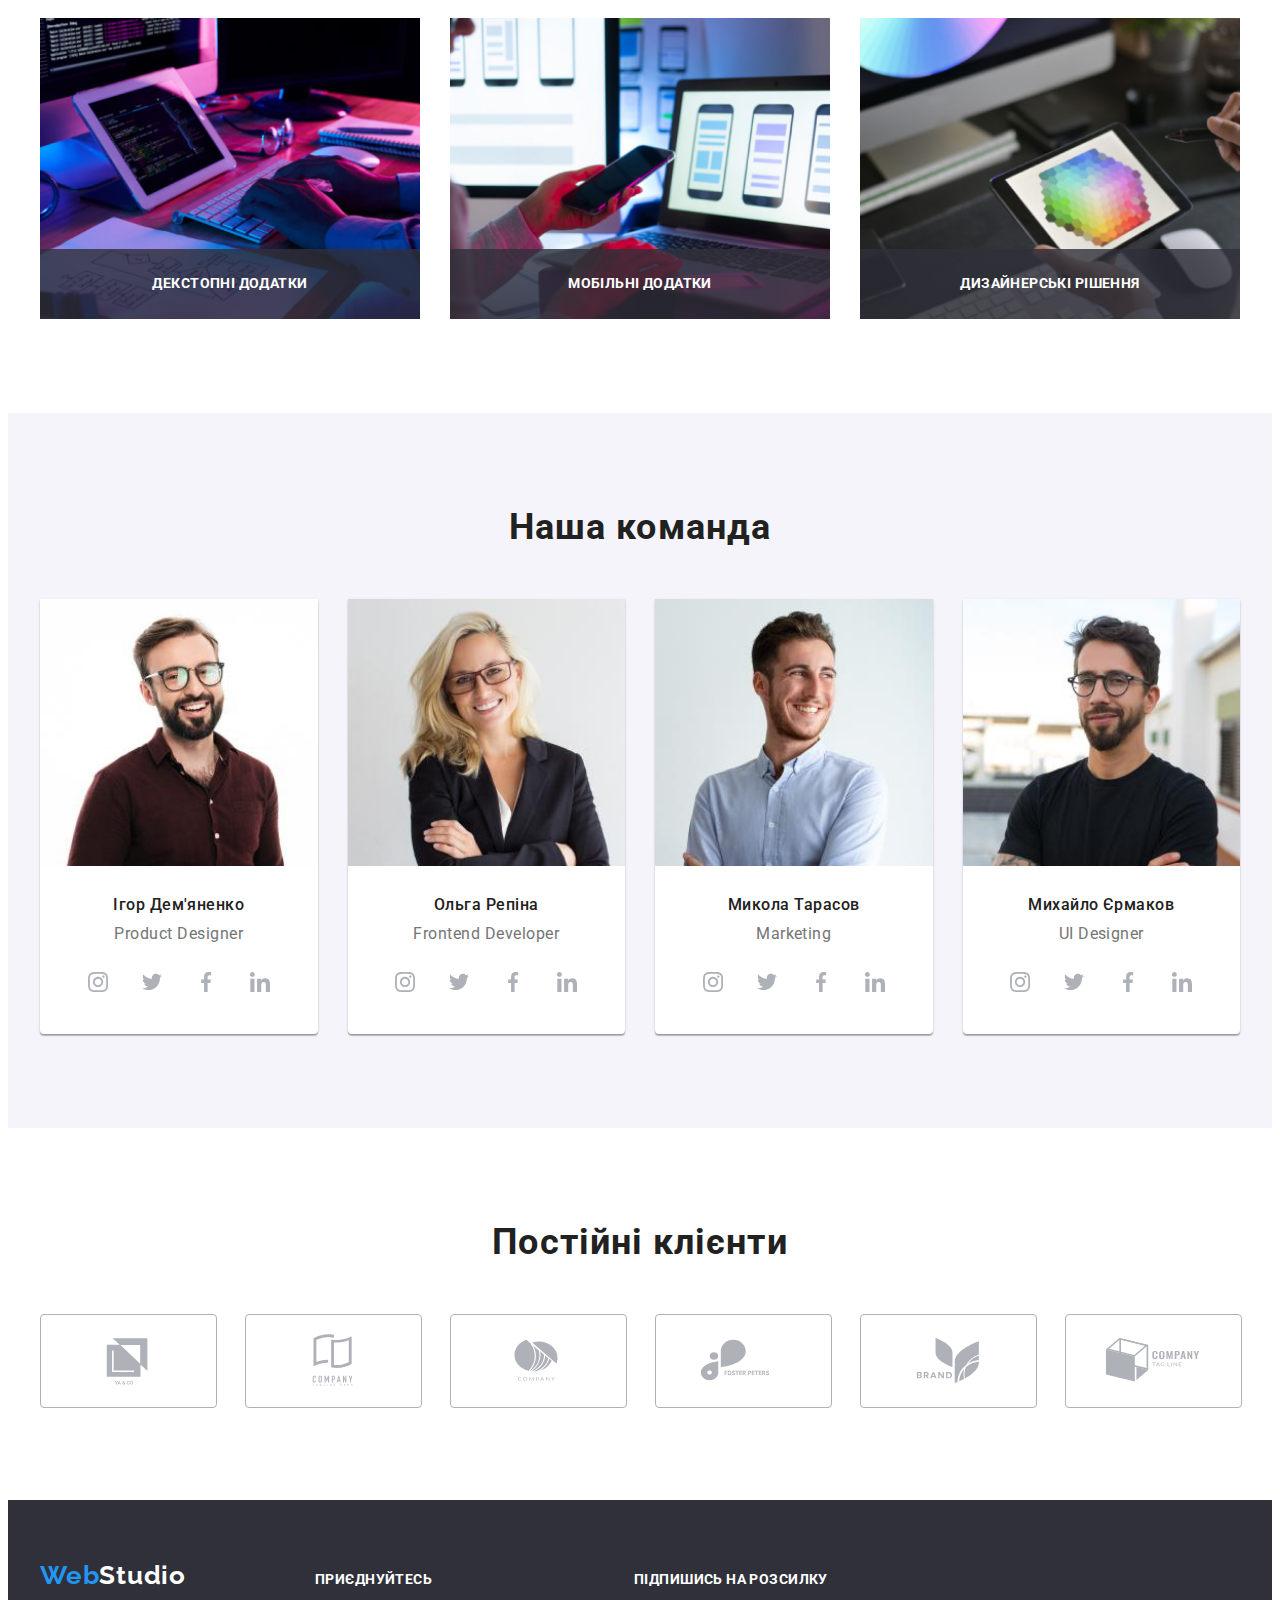
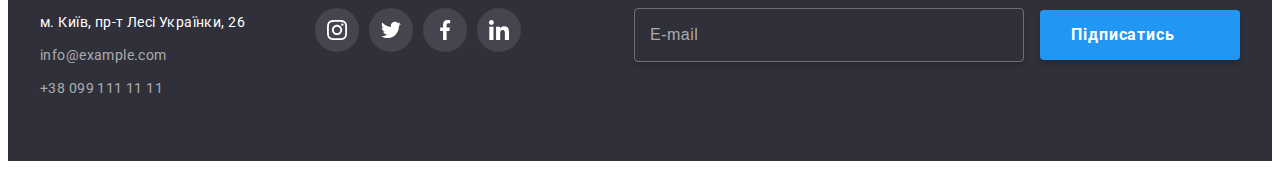
==== commit 6c4f2a50: "correct" ====
--- a/index.html
+++ b/index.html
@@ -609,9 +609,12 @@
               id="privacy"
               class="modal-form__input-check visually-hidden"
             />
+
             <label for="privacy" class="modal-form__check-text"
-              >Погоджуюся з розсилкою та приймаю
-              <a href="" class="modal-form__link">Умови договору</a>
+              ><span class="check-text-wrap">Погоджуюся з розсилкою та приймаю</span>
+              <a href="" class="modal-form__link"
+                ><span class="check-text-wrap">Умови договору</span></a
+              >
             </label>
           </div>
           <button type="submit" class="modal-form__btn btn">Відправити</button>
--- a/css/main.min.css
+++ b/css/main.min.css
@@ -1 +1 @@
-:root{--main-color: #212121;--secondary-color: #ffffff;--accent-color: #2196f3;--text-color: #757575;--secondary-background-color: #f5f4fa}.visually-hidden{position:absolute;width:1px;height:1px;margin:-1px;border:0;padding:0;white-space:nowrap;clip-path:inset(100%);clip:rect(0 0 0 0);overflow:hidden}p,h1,h2,h3,h4,h5,h6{margin:0}ul{margin:0;padding-left:0}.list{list-style:none}.link{text-decoration:none}body{font-family:"Roboto",sans-serif;color:var(--main-color);background-color:var(--secondary-color)}img{display:block;max-width:100%;height:auto;width:100%}.section{padding-top:60px;padding-bottom:60px}@media screen and (min-width: 1200px){.section{padding-top:94px;padding-bottom:94px}}.container{width:100%;margin:0 auto;padding-left:15px;padding-right:15px}@media screen and (min-width: 480px){.container{width:480px}}@media screen and (min-width: 768px){.container{width:768px}}@media screen and (min-width: 1200px){.container{width:1200px}}.logo{font-family:"Raleway";font-weight:700;font-size:24px;line-height:1.16;letter-spacing:.03em;color:var(--accent-color);padding-top:16px;padding-bottom:16px}@media screen and (min-width: 1200px){.logo{font-weight:700;font-size:26px;line-height:1.19;letter-spacing:.03em}}.logo--dark{color:#000}.logo--light{color:var(--secondary-color)}.btn{min-width:200px;height:50px;font-family:inherit;font-weight:700;font-size:16px;line-height:1.87;letter-spacing:.06em;color:var(--secondary-color);background-color:var(--accent-color);cursor:pointer;border:none;outline:none;box-shadow:0px 4px 4px rgba(0,0,0,.15);border-radius:4px;transition:background-color 250ms cubic-bezier(0.4, 0, 0.2, 1)}.title{font-weight:700;font-size:28px;line-height:1.17;letter-spacing:.03em;text-align:center}@media screen and (min-width: 1200px){.title{font-weight:700;font-size:36px;line-height:1.16;letter-spacing:.03em}}.address{font-style:normal}.address__item:not(:last-child){margin-bottom:8px}@media screen and (min-width: 1200px){.address__item:not(:last-child){margin-bottom:9px}}.address__link{font-size:14px;line-height:1.71;letter-spacing:.03em;color:var(--secondary-color);display:block;transition:color 250ms cubic-bezier(0.4, 0, 0.2, 1)}.address__link:hover,.address__link:focus{color:var(--accent-color)}.address__mail,.address__tel{font-size:14px;line-height:1.71;letter-spacing:.03em;color:rgba(255,255,255,.6);display:block;transition:color 250ms cubic-bezier(0.4, 0, 0.2, 1)}.address__mail:hover,.address__mail:focus,.address__tel:hover,.address__tel:focus{color:var(--accent-color)}.join{margin-top:60px}@media screen and (min-width: 768px){.join{margin-top:0}}@media screen and (min-width: 1200px){.join{margin-left:70px}}.join__title{font-family:"Roboto",sans-serif;font-weight:700;font-size:14px;line-height:1.14;letter-spacing:.03em;text-transform:uppercase;color:var(--secondary-color);margin-bottom:20px}.socials{display:flex;justify-content:center}.socials__item{width:44px;height:44px;margin-right:10px}.socials__item:last-child{margin-right:0}.socials__link{width:100%;height:100%;background-color:rgba(255,255,255,.1);border-radius:50%;display:flex;align-items:center;justify-content:center;fill:var(--secondary-color);transition:background-color 250ms cubic-bezier(0.4, 0, 0.2, 1)}.socials__link:hover,.socials__link:focus{background-color:var(--accent-color)}.footer-form{margin-top:60px}@media screen and (min-width: 1200px){.footer-form{margin-left:auto;margin-top:0}}.footer-form__text{font-weight:700;font-size:14px;line-height:1.14;letter-spacing:.03em;text-transform:uppercase;color:var(--secondary-color);margin-bottom:20px}.footer-form__input{width:100%;height:50px;padding:15px;border:1px solid rgba(255,255,255,.3);box-shadow:0px 4px 4px rgba(0,0,0,.15);border-radius:4px;background-color:rgba(0,0,0,0);font-size:16px;line-height:1.25;letter-spacing:.03em;color:rgba(255,255,255,.6);outline:rgba(0,0,0,0);transition:border-color 250ms cubic-bezier(0.4, 0, 0.2, 1)}@media screen and (min-width: 768px){.footer-form__input{width:450px}}@media screen and (min-width: 1200px){.footer-form__input{width:358px}}.footer-form__input::placeholder{font-size:16px;line-height:1.25;letter-spacing:.03em;color:rgba(255,255,255,.6)}.footer-form__input:focus,.footer-form__input:hover{border-color:var(--accent-color)}.footer-form__btn{display:inline-flex;justify-content:center;align-items:center;margin-top:20px}@media screen and (min-width: 768px){.footer-form__btn{display:flex;margin-left:auto;margin-right:auto}}@media screen and (min-width: 1200px){.footer-form__btn{display:inline-flex;margin-left:12px;margin-top:0}}.footer-form__btn::after{content:"";width:24px;height:24px;background-image:url(../img/iconsend.svg);background-size:contain;margin-left:10px}.footer-form__btn:hover,.footer-form__btn:focus{cursor:pointer;background-color:#188ce8}.backdrop{width:100%;height:100%;background-color:rgba(0,0,0,.2);position:fixed;top:0;transition:opacity 300ms,visibility 300ms}.modal{width:450px;height:609px;padding:40px;background-color:var(--secondary-color);border-radius:4px;position:absolute;top:50%;left:50%;transform:translate(-50%, -50%) scale(1);transition:300ms}@media screen and (min-width: 1200px){.modal{width:528px;height:581px}}.backdrop.is-hidden .modal{transform:translate(-50%, -50%) scale(0)}.is-hidden{visibility:hidden;opacity:0;pointer-events:none}.modal__close-btn{width:30px;height:30px;border-radius:50%;border:1px solid rgba(0,0,0,.1);background-color:rgba(0,0,0,0);position:absolute;top:8px;right:8px;display:block;justify-content:center;align-items:center;outline:rgba(0,0,0,0)}.modal__close-btn:hover,.modal__close-btn:focus{cursor:pointer}.modal__close-icon{position:absolute;top:50%;left:50%;transform:translate(-50%, -50%);transition:fill 250ms cubic-bezier(0.4, 0, 0.2, 1)}.modal__close-btn:hover .modal__close-icon,.modal__close-btn:focus .modal__close-icon{fill:var(--accent-color)}.modal__title{font-weight:700;font-size:20px;line-height:1.5;letter-spacing:.03em;text-align:center;color:var(--main-color);margin-bottom:12px}@media screen and (min-width: 768px){.modal__title{font-weight:700;font-size:19px;line-height:1.15;letter-spacing:.03em}}.modal-form{display:flex;flex-direction:column}.modal-form__field:not(:first-child){margin-top:10px}.modal-form__input{width:370px;height:40px;border:1px solid rgba(33,33,33,.2);border-radius:4px;padding-top:11px;padding-bottom:11px;padding-right:11px;padding-left:42px;outline:rgba(0,0,0,0);transition:border-color 250ms cubic-bezier(0.4, 0, 0.2, 1)}@media screen and (min-width: 1200px){.modal-form__input{width:448px}}.modal-form__input:focus,.modal-form__input:hover{border-color:var(--accent-color);cursor:pointer}.modal-form__input-wrap{position:relative}.modal-form__icon{position:absolute;left:12px;top:50%;transform:translateY(-50%);fill:var(--main-color);transition:fill 250ms cubic-bezier(0.4, 0, 0.2, 1)}.modal-form__input:focus+.modal-form__icon,.modal-form__input:hover+.modal-form__icon{fill:var(--accent-color)}.modal-form__label{display:block;margin-bottom:4px;font-size:12px;line-height:1.16;letter-spacing:.01em;color:var(--text-color)}.modal-form__field-area{margin-top:10px}.modal-form__textarea{resize:none;width:370px;height:120px;border:1px solid rgba(33,33,33,.2);border-radius:4px;padding:12px 16px;outline:rgba(0,0,0,0);transition:border-color 250ms cubic-bezier(0.4, 0, 0.2, 1)}@media screen and (min-width: 1200px){.modal-form__textarea{width:448px}}.modal-form__textarea:focus,.modal-form__textarea:hover{border-color:var(--accent-color)}.modal-form__textarea::placeholder{font-size:12px;line-height:1.66;letter-spacing:.01em;color:rgba(117,117,117,.5)}.modal-form__field-check{display:flex;justify-content:center;margin-top:20px}.modal-form__check-text{font-size:12px;line-height:1.16;letter-spacing:.03em;color:var(--text-color);display:flex;align-items:center;position:relative}@media screen and (min-width: 1200px){.modal-form__check-text{font-size:14px;line-height:1.71;letter-spacing:.03em}}.modal-form__check-text::before{content:"";width:16px;height:15px;border:2px solid var(--main-color);border-radius:4px;margin-right:8px;transition:border-color 250ms cubic-bezier(0.4, 0, 0.2, 1)}.modal-form__check-text:hover::before{border-color:var(--accent-color)}.modal-form__input-check:focus+.modal-form__check-text::before{border-color:var(--accent-color)}.modal-form__input-check:checked+.modal-form__check-text:before{background-image:url(../img/check.svg);background-size:contain;border:none}.modal-form__link{text-decoration:none;font-size:14px;line-height:1.71;letter-spacing:.03em;color:var(--accent-color);margin-left:3px;position:relative}.modal-form__link::after{content:"";width:100%;height:1px;background-color:var(--accent-color);position:absolute;bottom:4px;left:0}.modal-form__btn{margin-right:auto;margin-left:auto;margin-top:30px}.modal-form__btn:hover,.modal-form__btn:focus{cursor:pointer;background-color:#188ce8}.menu-btn{display:block;padding:0;margin-left:auto;background-color:rgba(0,0,0,0);border:none;outline:none}.menu-btn:hover,.menu-btn:focus{cursor:pointer}@media screen and (min-width: 768px){.menu-open-btn{display:none}}.menu-icon{fill:#000;transition:fill 250ms cubic-bezier(0.4, 0, 0.2, 1)}.menu-btn:hover .menu-icon,.menu-btn:focus .menu-icon{fill:var(--accent-color)}.menu-close-btn{position:absolute;top:10px;right:15px}.menu{position:fixed;top:0;left:0;background-color:var(--secondary-color);width:100vw;height:100vh;z-index:1;padding-top:48px;padding-left:40px;padding-bottom:48px}@media screen and (min-width: 768px){.menu{display:none}}.menu__wrap{display:flex;flex-direction:column;justify-content:space-between;height:100%}.menu__item:not(:last-child){margin-bottom:30px}.menu__link{font-weight:500;font-size:40px;line-height:1.17;letter-spacing:.02em;color:var(--main-color)}.current-mob{color:var(--accent-color)}.menu__contact-list{margin-bottom:64px}.menu__contact-item:first-child{margin-bottom:32px}.menu__contact-tel{font-weight:500;font-size:34px;line-height:1.17;letter-spacing:.02em;color:var(--accent-color)}.menu__contact-mail{font-weight:500;font-size:24px;line-height:1.16;letter-spacing:.02em;color:var(--text-color)}.menu__soc-list{display:flex;justify-content:flex-start}.menu__soc-item:not(:last-child){border-right:1px solid rgba(33,33,33,.2);padding-right:10px}.menu__soc-item:not(:first-child){padding-left:10px}.menu__soc-link{font-weight:500;font-size:18px;line-height:1.22;letter-spacing:.02em;color:var(--accent-color)}.header{border:1px solid #ececec}.header>.container{display:flex;align-items:center}.header__nav{margin-left:93px;display:none}@media screen and (min-width: 768px){.header__nav{display:flex}}.header__nav-list{display:flex}.header__nav-item:not(:last-child){margin-right:50px}.header__contact-list{display:none}@media screen and (min-width: 768px){.header__contact-list{display:block;margin-left:84px}}@media screen and (min-width: 1200px){.header__contact-list{display:flex;margin-left:auto}}.header__nav-link{font-weight:500;font-size:14px;line-height:1.14;letter-spacing:.02em;color:var(--main-color);padding-top:32px;padding-bottom:32px;transition:color 250ms cubic-bezier(0.4, 0, 0.2, 1);display:block;position:relative}.header__nav-link:hover,.header__nav-link:focus{color:var(--accent-color)}.header__contact-link{font-weight:500;font-size:12px;line-height:1.16;letter-spacing:.02em;color:var(--text-color);display:flex;align-items:center;transition:color 250ms cubic-bezier(0.4, 0, 0.2, 1)}@media screen and (min-width: 1200px){.header__contact-link{padding-top:32px;padding-bottom:32px;font-weight:500;font-size:14px;line-height:1.14;letter-spacing:.02em}}.header__contact-link:hover,.header__contact-link:focus{color:var(--accent-color)}.header__contact-icon{margin-right:8px;fill:currentColor}@media screen and (min-width: 1200px){.header__contact-icon{margin-right:10px}}.header__contact-icon1{width:14px;height:10px}@media screen and (min-width: 1200px){.header__contact-icon1{width:16px;height:12px}}.header__contact-icon2{width:10px;height:14px}@media screen and (min-width: 1200px){.header__contact-icon2{width:12px;height:16px}}.header__contact-item+.header__contact-item{margin-top:10px}@media screen and (min-width: 1200px){.header__contact-item+.header__contact-item{margin-top:0;margin-left:50px}}.current{color:var(--accent-color)}.current::after{content:"";width:100%;height:4px;background-color:var(--accent-color);border-radius:2px;position:absolute;bottom:0;left:0}.hero{height:400px;background-color:#1d1d22;display:flex;align-items:center;text-align:center;background-position:center;background-repeat:no-repeat;background-size:cover}@media screen and (max-width: 480px){.hero{background-image:linear-gradient(rgba(47, 48, 58, 0.4), rgba(47, 48, 58, 0.4)),url(../img/hero-mob-1x.jpg)}}@media screen and (max-width: 480px)and (min-device-pixel-ratio: 2),screen and (max-width: 480px)and (min-resolution: 192dpi),screen and (max-width: 480px)and (min-resolution: 2dppx){.hero{background-image:linear-gradient(rgba(47, 48, 58, 0.4), rgba(47, 48, 58, 0.4)),url(../img/hero-mob-2x.jpg)}}@media screen and (min-width: 481px)and (max-width: 950px){.hero{background-image:linear-gradient(rgba(47, 48, 58, 0.4), rgba(47, 48, 58, 0.4)),url(../img/hero-tab-1x.jpg)}}@media screen and (min-width: 481px)and (max-width: 950px)and (min-device-pixel-ratio: 2),screen and (min-width: 481px)and (max-width: 950px)and (min-resolution: 192dpi),screen and (min-width: 481px)and (max-width: 950px)and (min-resolution: 2dppx){.hero{background-image:linear-gradient(rgba(47, 48, 58, 0.4), rgba(47, 48, 58, 0.4)),url(../img/hero-tab-2x.jpg)}}@media screen and (min-width: 951px){.hero{max-width:1600px;margin:0 auto;height:600px;background-image:linear-gradient(rgba(47, 48, 58, 0.4), rgba(47, 48, 58, 0.4)),url(../img/hero-desk-1x.jpg)}}@media screen and (min-width: 951px)and (min-device-pixel-ratio: 2),screen and (min-width: 951px)and (min-resolution: 192dpi),screen and (min-width: 951px)and (min-resolution: 2dppx){.hero{background-image:linear-gradient(rgba(47, 48, 58, 0.4), rgba(47, 48, 58, 0.4)),url(../img/hero-desk-2x.jpg)}}.hero__title{max-width:360px;font-weight:900;font-size:26px;line-height:1.62;letter-spacing:.06em;text-transform:uppercase;text-align:center;color:var(--secondary-color);margin-bottom:30px;margin-right:auto;margin-left:auto}@media screen and (min-width: 768px){.hero__title{font-weight:900;font-size:44px;line-height:1.36;letter-spacing:.06em;max-width:696px}}.hero__btn{padding:10px 32px}.hero__btn:hover,.hero__btn:focus{background-color:#188ce8}.benefits__list{margin-bottom:-30px}@media screen and (min-width: 768px){.benefits__list{display:flex;flex-wrap:wrap;margin:-15px}}.benefits__item{width:100%;margin-bottom:30px}@media screen and (min-width: 768px){.benefits__item{width:calc((100% - 60px)/2);margin:15px}}@media screen and (min-width: 1200px){.benefits__item{width:calc((100% - 120px)/4)}}.benefits__icon-item{width:100%;height:120px;background-color:var(--secondary-background-color);margin-bottom:30px;display:flex;justify-content:center;align-items:center}.benefits__subtitle{font-weight:700;font-size:14px;line-height:1.14;letter-spacing:.03em;text-transform:uppercase;margin-bottom:10px;text-align:center}@media screen and (min-width: 768px){.benefits__subtitle{text-align:left}}.benefits__text{font-size:14px;line-height:1.71;letter-spacing:.03em;color:var(--text-color)}.works{padding-top:0;display:none}@media screen and (min-width: 1200px){.works{display:block}}.works__title{margin-bottom:50px}.works__list{display:flex;margin-right:-30px}.works__item{width:calc((100% - 60px)/3);margin-right:30px;position:relative}.works__text{font-weight:700;font-size:14px;line-height:1.14;letter-spacing:.03em;text-align:center;display:flex;justify-content:center;align-items:center;text-transform:uppercase;color:var(--secondary-color);background-color:rgba(47,48,58,.8);height:70px;width:100%;position:absolute;bottom:0}.team{background-color:var(--secondary-background-color)}.team__title{margin-bottom:30px}@media screen and (min-width: 1200px){.team__title{margin-bottom:50px}}.team__list{margin-bottom:-30px}@media screen and (min-width: 768px){.team__list{display:flex;flex-wrap:wrap;margin:-15px}}.team__item{width:100%;margin-bottom:30px;background-color:var(--secondary-color);box-shadow:0px 1px 3px rgba(0,0,0,.12),0px 1px 1px rgba(0,0,0,.14),0px 2px 1px rgba(0,0,0,.2);border-radius:0px 0px 4px 4px}@media screen and (min-width: 768px){.team__item{width:calc((100% - 60px)/2);margin:15px}}@media screen and (min-width: 1200px){.team__item{width:calc((100% - 120px)/4)}}.team__container{padding-top:30px;padding-bottom:30px;text-align:center}.team__subtitle{font-weight:500;font-size:16px;line-height:1.18;letter-spacing:.03em;margin-bottom:10px}.team__text{font-size:16px;line-height:1.18;letter-spacing:.03em;color:var(--text-color);margin-bottom:16px}.team__social-list{display:flex;justify-content:center}.team__social-item{width:44px;height:44px;margin-right:10px}.team__social-item:last-child{margin-right:0}.team__social-link{width:100%;height:100%;background-color:var(--secondary-color);border-radius:50%;display:flex;align-items:center;justify-content:center;fill:#afb1b8;transition:fill 250ms cubic-bezier(0.4, 0, 0.2, 1),background-color 250ms cubic-bezier(0.4, 0, 0.2, 1)}.team__social-link:hover,.team__social-link:focus{fill:var(--secondary-color);background-color:var(--accent-color)}.clients__title{margin-bottom:30px}@media screen and (min-width: 1200px){.clients__title{margin-bottom:50px}}.clients__list{display:flex;flex-wrap:wrap;margin:-15px}.clients__item{height:92px;width:calc((100% - 60px)/2);margin:15px}@media screen and (min-width: 768px){.clients__item{width:calc((100% - 90px)/3)}}@media screen and (min-width: 1200px){.clients__item{width:calc((100% - 180px)/6)}}.clients__link{width:100%;height:100%;display:flex;align-items:center;justify-content:center;border:1px solid #afb1b8;border-radius:4px;fill:#afb1b8;outline:rgba(0,0,0,0);transition:border 250ms cubic-bezier(0.4, 0, 0.2, 1)}.clients__link:hover,.clients__link:focus{border-color:var(--accent-color)}.clients__icon{transition:fill 250ms cubic-bezier(0.4, 0, 0.2, 1)}.clients__link:hover .clients__icon,.clients__link:focus .clients__icon{fill:var(--accent-color)}.footer{background-color:#2f303a;padding-top:60px;padding-bottom:60px}.footer-container{text-align:center}@media screen and (min-width: 1200px){.footer-container{display:flex;align-items:baseline}}@media screen and (min-width: 1200px){.footer-container{text-align:left}}.footer__logo{display:block;padding:0;margin-bottom:20px}@media screen and (min-width: 768px){.tablet-container{display:flex;justify-content:space-around;align-items:baseline}}.portfolio__nav-list{display:flex;justify-content:flex-start;flex-wrap:wrap;margin-bottom:-15px}@media screen and (min-width: 768px){.portfolio__nav-list{justify-content:center;margin-bottom:30px}}.portfolio__nav-item:not(:last-child){margin-right:10px;margin-bottom:15px}@media screen and (min-width: 768px){.portfolio__nav-item:not(:last-child){margin-right:8px;margin-bottom:0}}.portfolio__btn{font-family:inherit;font-weight:500;font-size:16px;line-height:1.36;letter-spacing:.03em;color:var(--main-color);background-color:var(--secondary-background-color);cursor:pointer;padding:6px 22px;border-radius:4px;border:rgba(0,0,0,0);transition:color 250ms cubic-bezier(0.4, 0, 0.2, 1),background-color 250ms cubic-bezier(0.4, 0, 0.2, 1),box-shadow 250ms cubic-bezier(0.4, 0, 0.2, 1)}.portfolio__btn:hover,.portfolio__btn:focus,.portfolio__btn:active{color:var(--secondary-color);background-color:var(--accent-color);box-shadow:0px 3px 1px rgba(0,0,0,.1),0px 1px 2px rgba(0,0,0,.08),0px 2px 2px rgba(0,0,0,.12)}.portfolio__btn-all{font-family:inherit;font-weight:500;font-size:16px;line-height:1.36;letter-spacing:.03em;color:var(--secondary-color);background-color:var(--accent-color);cursor:pointer}.portfolio__list{margin-top:40px;margin-bottom:-30px}@media screen and (min-width: 768px){.portfolio__list{display:flex;flex-wrap:wrap;margin:-15px}}.portfolio__item{width:100%;margin-bottom:30px}@media screen and (min-width: 768px){.portfolio__item{width:calc((100% - 60px)/2);margin:15px}}@media screen and (min-width: 1200px){.portfolio__item{width:calc((100% - 90px)/3)}}.card__link{display:flex;flex-direction:column;height:100%;transition:box-shadow 250ms cubic-bezier(0.4, 0, 0.2, 1)}.card__link:hover,.card__link:focus{box-shadow:0px 1px 1px rgba(0,0,0,.12),0px 4px 4px rgba(0,0,0,.06),1px 4px 6px rgba(0,0,0,.16)}.card__thumb{position:relative;overflow:hidden}.card__overley{color:var(--secondary-color);background-color:rgba(33,150,243,.9);position:absolute;top:0;right:0;height:100%;transform:translateY(101%);transition:transform 250ms cubic-bezier(0.4, 0, 0.2, 1);font-size:4.65vw;line-height:1.55;letter-spacing:.03em;padding:24px}.card__link:hover .card__overley,.card__link:focus .card__overley{transform:translateY(0)}@media screen and (min-width: 480px){.card__overley{padding:77px 24px;font-size:18px;line-height:1.55;letter-spacing:.03em}}@media screen and (min-width: 768px){.card__overley{padding:49px 24px 77px}}@media screen and (min-width: 1200px){.card__overley{padding:63px 24px}}.card__container{padding:20px 24px;border:1px solid #eee}.flex-grow{flex-grow:1}.card__subtitle{font-weight:700;font-size:18px;line-height:2;letter-spacing:.06em;color:var(--main-color);margin-bottom:4px}.card__text{font-size:16px;line-height:1.88;letter-spacing:.03em;color:var(--text-color)}/*# sourceMappingURL=main.min.css.map */+:root{--main-color: #212121;--secondary-color: #ffffff;--accent-color: #2196f3;--text-color: #757575;--secondary-background-color: #f5f4fa}.visually-hidden{position:absolute;width:1px;height:1px;margin:-1px;border:0;padding:0;white-space:nowrap;clip-path:inset(100%);clip:rect(0 0 0 0);overflow:hidden}p,h1,h2,h3,h4,h5,h6{margin:0}ul{margin:0;padding-left:0}.list{list-style:none}.link{text-decoration:none}body{font-family:"Roboto",sans-serif;color:var(--main-color);background-color:var(--secondary-color)}img{display:block;max-width:100%;height:auto;width:100%}.section{padding-top:60px;padding-bottom:60px}@media screen and (min-width: 1200px){.section{padding-top:94px;padding-bottom:94px}}.container{width:100%;margin:0 auto;padding-left:15px;padding-right:15px}@media screen and (min-width: 480px){.container{width:480px}}@media screen and (min-width: 768px){.container{width:768px}}@media screen and (min-width: 1200px){.container{width:1200px}}.logo{font-family:"Raleway";font-weight:700;font-size:24px;line-height:1.16;letter-spacing:.03em;color:var(--accent-color);padding-top:16px;padding-bottom:16px}@media screen and (min-width: 1200px){.logo{font-weight:700;font-size:26px;line-height:1.19;letter-spacing:.03em}}.logo--dark{color:#000}.logo--light{color:var(--secondary-color)}.btn{min-width:200px;height:50px;font-family:inherit;font-weight:700;font-size:16px;line-height:1.87;letter-spacing:.06em;color:var(--secondary-color);background-color:var(--accent-color);cursor:pointer;border:none;outline:none;box-shadow:0px 4px 4px rgba(0,0,0,.15);border-radius:4px;transition:background-color 250ms cubic-bezier(0.4, 0, 0.2, 1)}.title{font-weight:700;font-size:28px;line-height:1.17;letter-spacing:.03em;text-align:center}@media screen and (min-width: 1200px){.title{font-weight:700;font-size:36px;line-height:1.16;letter-spacing:.03em}}.address{font-style:normal}.address__item:not(:last-child){margin-bottom:8px}@media screen and (min-width: 1200px){.address__item:not(:last-child){margin-bottom:9px}}.address__link{font-size:14px;line-height:1.71;letter-spacing:.03em;color:var(--secondary-color);display:block;transition:color 250ms cubic-bezier(0.4, 0, 0.2, 1)}.address__link:hover,.address__link:focus{color:var(--accent-color)}.address__mail,.address__tel{font-size:14px;line-height:1.71;letter-spacing:.03em;color:rgba(255,255,255,.6);display:block;transition:color 250ms cubic-bezier(0.4, 0, 0.2, 1)}.address__mail:hover,.address__mail:focus,.address__tel:hover,.address__tel:focus{color:var(--accent-color)}.join{margin-top:60px}@media screen and (min-width: 768px){.join{margin-top:0}}@media screen and (min-width: 1200px){.join{margin-left:70px}}.join__title{font-family:"Roboto",sans-serif;font-weight:700;font-size:14px;line-height:1.14;letter-spacing:.03em;text-transform:uppercase;color:var(--secondary-color);margin-bottom:20px}.socials{display:flex;justify-content:center}.socials__item{width:44px;height:44px;margin-right:10px}.socials__item:last-child{margin-right:0}.socials__link{width:100%;height:100%;background-color:rgba(255,255,255,.1);border-radius:50%;display:flex;align-items:center;justify-content:center;fill:var(--secondary-color);transition:background-color 250ms cubic-bezier(0.4, 0, 0.2, 1)}.socials__link:hover,.socials__link:focus{background-color:var(--accent-color)}.footer-form{margin-top:60px}@media screen and (min-width: 1200px){.footer-form{margin-left:auto;margin-top:0}}.footer-form__text{font-weight:700;font-size:14px;line-height:1.14;letter-spacing:.03em;text-transform:uppercase;color:var(--secondary-color);margin-bottom:20px}.footer-form__input{width:100%;height:50px;padding-left:15px;padding-right:15px;border:1px solid rgba(255,255,255,.3);box-shadow:0px 4px 4px rgba(0,0,0,.15);border-radius:4px;background-color:rgba(0,0,0,0);font-size:16px;line-height:1.25;letter-spacing:.03em;color:rgba(255,255,255,.6);outline:rgba(0,0,0,0);transition:border-color 250ms cubic-bezier(0.4, 0, 0.2, 1)}@media screen and (min-width: 768px){.footer-form__input{width:450px}}@media screen and (min-width: 1200px){.footer-form__input{width:358px}}.footer-form__input::placeholder{font-size:16px;line-height:1.25;letter-spacing:.03em;color:rgba(255,255,255,.6)}.footer-form__input:focus,.footer-form__input:hover{border-color:var(--accent-color)}.footer-form__btn{display:inline-flex;justify-content:center;align-items:center;margin-top:20px}@media screen and (min-width: 768px){.footer-form__btn{display:flex;margin-left:auto;margin-right:auto}}@media screen and (min-width: 1200px){.footer-form__btn{display:inline-flex;margin-left:12px;margin-top:0}}.footer-form__btn::after{content:"";width:24px;height:24px;background-image:url(../img/iconsend.svg);background-size:contain;margin-left:10px}.footer-form__btn:hover,.footer-form__btn:focus{cursor:pointer;background-color:#188ce8}.backdrop{width:100%;height:100%;background-color:rgba(0,0,0,.2);position:fixed;top:0;transition:opacity 300ms,visibility 300ms}.modal{width:98%;height:609px;padding:25px;background-color:var(--secondary-color);border-radius:4px;position:absolute;top:50%;left:50%;transform:translate(-50%, -50%) scale(1);transition:300ms}@media screen and (min-width: 480px){.modal{width:450px;padding:40px}}@media screen and (min-width: 1200px){.modal{width:528px;height:581px}}.backdrop.is-hidden .modal{transform:translate(-50%, -50%) scale(0)}.is-hidden{visibility:hidden;opacity:0;pointer-events:none}.modal__close-btn{width:30px;height:30px;border-radius:50%;border:1px solid rgba(0,0,0,.1);background-color:rgba(0,0,0,0);position:absolute;top:8px;right:8px;display:block;justify-content:center;align-items:center;outline:rgba(0,0,0,0)}.modal__close-btn:hover,.modal__close-btn:focus{cursor:pointer}.modal__close-icon{position:absolute;top:50%;left:50%;transform:translate(-50%, -50%);transition:fill 250ms cubic-bezier(0.4, 0, 0.2, 1)}.modal__close-btn:hover .modal__close-icon,.modal__close-btn:focus .modal__close-icon{fill:var(--accent-color)}.modal__title{font-weight:700;font-size:20px;line-height:1.5;letter-spacing:.03em;text-align:center;color:var(--main-color);margin-bottom:12px}@media screen and (min-width: 768px){.modal__title{font-weight:700;font-size:19px;line-height:1.15;letter-spacing:.03em}}.modal-form{display:flex;flex-direction:column}.modal-form__field:not(:first-child){margin-top:10px}.modal-form__input{width:100%;height:40px;border:1px solid rgba(33,33,33,.2);border-radius:4px;padding-top:11px;padding-bottom:11px;padding-right:11px;padding-left:42px;outline:rgba(0,0,0,0);transition:border-color 250ms cubic-bezier(0.4, 0, 0.2, 1)}@media screen and (min-width: 480px){.modal-form__input{width:370px}}@media screen and (min-width: 1200px){.modal-form__input{width:448px}}.modal-form__input:focus,.modal-form__input:hover{border-color:var(--accent-color);cursor:pointer}.modal-form__input-wrap{position:relative}.modal-form__icon{position:absolute;left:12px;top:50%;transform:translateY(-50%);fill:var(--main-color);transition:fill 250ms cubic-bezier(0.4, 0, 0.2, 1)}.modal-form__input:focus+.modal-form__icon,.modal-form__input:hover+.modal-form__icon{fill:var(--accent-color)}.modal-form__label{display:block;margin-bottom:4px;font-size:12px;line-height:1.16;letter-spacing:.01em;color:var(--text-color)}.modal-form__field-area{margin-top:10px}.modal-form__textarea{resize:none;width:100%;height:120px;border:1px solid rgba(33,33,33,.2);border-radius:4px;padding:12px 16px;outline:rgba(0,0,0,0);transition:border-color 250ms cubic-bezier(0.4, 0, 0.2, 1)}@media screen and (min-width: 480px){.modal-form__textarea{width:370px}}@media screen and (min-width: 1200px){.modal-form__textarea{width:448px}}.modal-form__textarea:focus,.modal-form__textarea:hover{border-color:var(--accent-color)}.modal-form__textarea::placeholder{font-size:12px;line-height:1.66;letter-spacing:.01em;color:rgba(117,117,117,.5)}.modal-form__field-check{display:flex;justify-content:center;margin-top:20px}.modal-form__check-text{font-size:12px;line-height:1.16;letter-spacing:.03em;color:var(--text-color);display:flex;flex-wrap:wrap;align-items:center;position:relative}@media screen and (min-width: 480px){.modal-form__check-text{font-size:12px;line-height:1.16;letter-spacing:.03em}}@media screen and (min-width: 1200px){.modal-form__check-text{font-size:14px;line-height:1.71;letter-spacing:.03em}}.modal-form__check-text::before{content:"";width:16px;height:15px;border:2px solid var(--main-color);border-radius:4px;margin-right:8px;transition:border-color 250ms cubic-bezier(0.4, 0, 0.2, 1)}.modal-form__check-text:hover::before{border-color:var(--accent-color)}.modal-form__input-check:focus+.modal-form__check-text::before{border-color:var(--accent-color)}.modal-form__input-check:checked+.modal-form__check-text:before{background-image:url(../img/check.svg);background-size:contain;border:none}@media screen and (max-width: 430px){.check-text-wrap{margin-bottom:5px}}.modal-form__link{text-decoration:none;font-size:12px;line-height:1.16;letter-spacing:.03em;color:var(--accent-color);margin-left:3px;position:relative}@media screen and (max-width: 430px){.modal-form__link{margin-left:24px}}@media screen and (min-width: 1200px){.modal-form__link{font-size:14px;line-height:1.71;letter-spacing:.03em}}.modal-form__link::after{content:"";width:100%;height:1px;background-color:var(--accent-color);position:absolute;bottom:0px;left:0}@media screen and (min-width: 1200px){.modal-form__link::after{bottom:4px}}.modal-form__btn{margin-right:auto;margin-left:auto;margin-top:30px}.modal-form__btn:hover,.modal-form__btn:focus{cursor:pointer;background-color:#188ce8}.menu-btn{display:block;padding:0;margin-left:auto;background-color:rgba(0,0,0,0);border:none;outline:none}.menu-btn:hover,.menu-btn:focus{cursor:pointer}@media screen and (min-width: 768px){.menu-open-btn{display:none}}.menu-icon{fill:#000;transition:fill 250ms cubic-bezier(0.4, 0, 0.2, 1)}.menu-btn:hover .menu-icon,.menu-btn:focus .menu-icon{fill:var(--accent-color)}.menu-close-btn{position:absolute;top:10px;right:15px}.menu{position:fixed;top:0;left:0;background-color:var(--secondary-color);width:100vw;height:100vh;z-index:1;padding:48px 40px}@media screen and (min-width: 768px){.menu{display:none}}.menu__wrap{display:flex;flex-direction:column;justify-content:space-between;height:100%}.menu__item:not(:last-child){margin-bottom:30px}.menu__link{font-weight:500;font-size:40px;line-height:1.17;letter-spacing:.02em;color:var(--main-color);transition:color 250ms cubic-bezier(0.4, 0, 0.2, 1)}.menu__link:hover,.menu__link:focus{color:var(--accent-color)}.current-mob{color:var(--accent-color)}.menu__contact-list{margin-bottom:64px}.menu__contact-item:first-child{margin-bottom:32px}.menu__contact-tel{font-weight:500;font-size:26px;line-height:1.17;letter-spacing:.02em;color:var(--accent-color)}@media screen and (min-width: 480px){.menu__contact-tel{font-weight:500;font-size:34px;line-height:1.17;letter-spacing:.02em}}.menu__contact-mail{font-weight:500;font-size:24px;line-height:1.16;letter-spacing:.02em;color:var(--text-color)}.menu__soc-list{display:flex;flex-wrap:wrap;justify-content:flex-start}@media screen and (max-width: 440px){.menu__soc-item{margin-bottom:8px}}.menu__soc-item:not(:last-child){border-right:1px solid rgba(33,33,33,.2);padding-right:10px}.menu__soc-item:not(:first-child){padding-left:10px}.menu__soc-link{font-weight:500;font-size:18px;line-height:1.22;letter-spacing:.02em;color:var(--accent-color)}.header{border:1px solid #ececec}.header>.container{display:flex;align-items:center}.header__nav{margin-left:93px;display:none}@media screen and (min-width: 768px){.header__nav{display:flex}}.header__nav-list{display:flex}.header__nav-item:not(:last-child){margin-right:50px}.header__contact-list{display:none}@media screen and (min-width: 768px){.header__contact-list{display:block;margin-left:auto}}@media screen and (min-width: 1200px){.header__contact-list{display:flex;margin-left:auto}}.header__nav-link{font-weight:500;font-size:14px;line-height:1.14;letter-spacing:.02em;color:var(--main-color);padding-top:32px;padding-bottom:32px;transition:color 250ms cubic-bezier(0.4, 0, 0.2, 1);display:block;position:relative}.header__nav-link:hover,.header__nav-link:focus{color:var(--accent-color)}.header__contact-link{font-weight:500;font-size:12px;line-height:1.16;letter-spacing:.02em;color:var(--text-color);display:flex;align-items:center;transition:color 250ms cubic-bezier(0.4, 0, 0.2, 1)}@media screen and (min-width: 1200px){.header__contact-link{padding-top:32px;padding-bottom:32px;font-weight:500;font-size:14px;line-height:1.14;letter-spacing:.02em}}.header__contact-link:hover,.header__contact-link:focus{color:var(--accent-color)}.header__contact-icon{margin-right:8px;fill:currentColor}@media screen and (min-width: 1200px){.header__contact-icon{margin-right:10px}}.header__contact-icon1{width:14px;height:10px}@media screen and (min-width: 1200px){.header__contact-icon1{width:16px;height:12px}}.header__contact-icon2{width:10px;height:14px}@media screen and (min-width: 1200px){.header__contact-icon2{width:12px;height:16px}}@media screen and (max-width: 1199px){.header__contact-item:first-child{padding-top:21px}}@media screen and (max-width: 1199px){.header__contact-item:last-child{margin-top:10px;padding-bottom:21px}}@media screen and (min-width: 1200px){.header__contact-item:last-child{margin-left:50px}}.current{color:var(--accent-color)}.current::after{content:"";width:100%;height:4px;background-color:var(--accent-color);border-radius:2px;position:absolute;bottom:0;left:0}.hero{height:400px;background-color:#1d1d22;display:flex;align-items:center;text-align:center;background-position:center;background-repeat:no-repeat;background-size:cover}@media screen and (max-width: 480px){.hero{background-image:linear-gradient(rgba(47, 48, 58, 0.4), rgba(47, 48, 58, 0.4)),url(../img/hero-mob-1x.jpg)}}@media screen and (max-width: 480px)and (min-device-pixel-ratio: 2),screen and (max-width: 480px)and (min-resolution: 192dpi),screen and (max-width: 480px)and (min-resolution: 2dppx){.hero{background-image:linear-gradient(rgba(47, 48, 58, 0.4), rgba(47, 48, 58, 0.4)),url(../img/hero-mob-2x.jpg)}}@media screen and (min-width: 481px)and (max-width: 950px){.hero{padding-top:118px;padding-bottom:118px;background-image:linear-gradient(rgba(47, 48, 58, 0.4), rgba(47, 48, 58, 0.4)),url(../img/hero-tab-1x.jpg)}}@media screen and (min-width: 481px)and (max-width: 950px)and (min-device-pixel-ratio: 2),screen and (min-width: 481px)and (max-width: 950px)and (min-resolution: 192dpi),screen and (min-width: 481px)and (max-width: 950px)and (min-resolution: 2dppx){.hero{background-image:linear-gradient(rgba(47, 48, 58, 0.4), rgba(47, 48, 58, 0.4)),url(../img/hero-tab-2x.jpg)}}@media screen and (min-width: 951px){.hero{max-width:1600px;margin:0 auto;height:600px;padding-top:200px;padding-bottom:200px;background-image:linear-gradient(rgba(47, 48, 58, 0.4), rgba(47, 48, 58, 0.4)),url(../img/hero-desk-1x.jpg)}}@media screen and (min-width: 951px)and (min-device-pixel-ratio: 2),screen and (min-width: 951px)and (min-resolution: 192dpi),screen and (min-width: 951px)and (min-resolution: 2dppx){.hero{background-image:linear-gradient(rgba(47, 48, 58, 0.4), rgba(47, 48, 58, 0.4)),url(../img/hero-desk-2x.jpg)}}.hero__title{max-width:360px;font-weight:900;font-size:26px;line-height:1.62;letter-spacing:.06em;text-transform:uppercase;text-align:center;color:var(--secondary-color);margin-bottom:30px;margin-right:auto;margin-left:auto}@media screen and (min-width: 951px){.hero__title{font-weight:900;font-size:44px;line-height:1.36;letter-spacing:.06em;max-width:696px}}.hero__btn{padding:10px 32px}.hero__btn:hover,.hero__btn:focus{background-color:#188ce8}.benefits__list{margin-bottom:-30px}@media screen and (min-width: 768px){.benefits__list{display:flex;flex-wrap:wrap;margin:-15px}}.benefits__item{width:100%;margin-bottom:30px}@media screen and (min-width: 768px){.benefits__item{width:calc((100% - 60px)/2);margin:15px}}@media screen and (min-width: 1200px){.benefits__item{width:calc((100% - 120px)/4)}}.benefits__icon-item{width:100%;height:120px;background-color:var(--secondary-background-color);margin-bottom:30px;display:flex;justify-content:center;align-items:center}.benefits__subtitle{font-weight:700;font-size:14px;line-height:1.14;letter-spacing:.03em;text-transform:uppercase;margin-bottom:10px;text-align:center}@media screen and (min-width: 768px){.benefits__subtitle{text-align:left}}.benefits__text{font-size:14px;line-height:1.71;letter-spacing:.03em;color:var(--text-color)}.works{padding-top:0;display:none}@media screen and (min-width: 1200px){.works{display:block}}.works__title{margin-bottom:50px}.works__list{display:flex;margin-right:-30px}.works__item{width:calc((100% - 60px)/3);margin-right:30px;position:relative}.works__text{font-weight:700;font-size:14px;line-height:1.14;letter-spacing:.03em;text-align:center;display:flex;justify-content:center;align-items:center;text-transform:uppercase;color:var(--secondary-color);background-color:rgba(47,48,58,.8);height:70px;width:100%;position:absolute;bottom:0}.team{background-color:var(--secondary-background-color)}.team__title{margin-bottom:30px}@media screen and (min-width: 1200px){.team__title{margin-bottom:50px}}.team__list{margin-bottom:-30px}@media screen and (min-width: 768px){.team__list{display:flex;flex-wrap:wrap;margin:-15px}}.team__item{width:100%;margin-bottom:30px;background-color:var(--secondary-color);box-shadow:0px 1px 3px rgba(0,0,0,.12),0px 1px 1px rgba(0,0,0,.14),0px 2px 1px rgba(0,0,0,.2);border-radius:0px 0px 4px 4px}@media screen and (min-width: 768px){.team__item{width:calc((100% - 60px)/2);margin:15px}}@media screen and (min-width: 1200px){.team__item{width:calc((100% - 120px)/4)}}.team__container{padding-top:30px;padding-bottom:30px;text-align:center}.team__subtitle{font-weight:500;font-size:16px;line-height:1.18;letter-spacing:.03em;margin-bottom:10px}.team__text{font-size:16px;line-height:1.18;letter-spacing:.03em;color:var(--text-color);margin-bottom:16px}.team__social-list{display:flex;justify-content:center}.team__social-item{width:44px;height:44px;margin-right:10px}.team__social-item:last-child{margin-right:0}.team__social-link{width:100%;height:100%;background-color:var(--secondary-color);border-radius:50%;display:flex;align-items:center;justify-content:center;fill:#afb1b8;transition:fill 250ms cubic-bezier(0.4, 0, 0.2, 1),background-color 250ms cubic-bezier(0.4, 0, 0.2, 1)}.team__social-link:hover,.team__social-link:focus{fill:var(--secondary-color);background-color:var(--accent-color)}.clients__title{margin-bottom:30px}@media screen and (min-width: 1200px){.clients__title{margin-bottom:50px}}.clients__list{display:flex;flex-wrap:wrap;margin:-15px}.clients__item{height:92px;width:calc((100% - 60px)/2);margin:15px}@media screen and (min-width: 768px){.clients__item{width:calc((100% - 90px)/3)}}@media screen and (min-width: 1200px){.clients__item{width:calc((100% - 180px)/6)}}.clients__link{width:100%;height:100%;display:flex;align-items:center;justify-content:center;border:1px solid #afb1b8;border-radius:4px;fill:#afb1b8;outline:rgba(0,0,0,0);transition:border 250ms cubic-bezier(0.4, 0, 0.2, 1)}.clients__link:hover,.clients__link:focus{border-color:var(--accent-color)}.clients__icon{transition:fill 250ms cubic-bezier(0.4, 0, 0.2, 1)}.clients__link:hover .clients__icon,.clients__link:focus .clients__icon{fill:var(--accent-color)}.footer{background-color:#2f303a;padding-top:60px;padding-bottom:60px}.footer-container{text-align:center}@media screen and (min-width: 1200px){.footer-container{display:flex;align-items:baseline}}@media screen and (min-width: 1200px){.footer-container{text-align:left}}.footer__logo{display:block;padding:0;margin-bottom:20px}@media screen and (min-width: 768px){.tablet-container{display:flex;justify-content:space-around;align-items:baseline}}.portfolio__nav-list{display:flex;justify-content:flex-start;flex-wrap:wrap;margin-bottom:-15px}@media screen and (min-width: 768px){.portfolio__nav-list{justify-content:center;margin-bottom:30px}}.portfolio__nav-item:not(:last-child){margin-right:10px;margin-bottom:15px}@media screen and (min-width: 768px){.portfolio__nav-item:not(:last-child){margin-right:8px;margin-bottom:0}}.portfolio__btn{font-family:inherit;font-weight:500;font-size:16px;line-height:1.36;letter-spacing:.03em;color:var(--main-color);background-color:var(--secondary-background-color);cursor:pointer;padding:6px 22px;border-radius:4px;border:rgba(0,0,0,0);transition:color 250ms cubic-bezier(0.4, 0, 0.2, 1),background-color 250ms cubic-bezier(0.4, 0, 0.2, 1),box-shadow 250ms cubic-bezier(0.4, 0, 0.2, 1)}.portfolio__btn:hover,.portfolio__btn:focus,.portfolio__btn:active{color:var(--secondary-color);background-color:var(--accent-color);box-shadow:0px 3px 1px rgba(0,0,0,.1),0px 1px 2px rgba(0,0,0,.08),0px 2px 2px rgba(0,0,0,.12)}.portfolio__btn-all{font-family:inherit;font-weight:500;font-size:16px;line-height:1.36;letter-spacing:.03em;color:var(--secondary-color);background-color:var(--accent-color);cursor:pointer}.portfolio__list{margin-top:40px;margin-bottom:-30px}@media screen and (min-width: 768px){.portfolio__list{display:flex;flex-wrap:wrap;margin:-15px}}.portfolio__item{width:100%;margin-bottom:30px}@media screen and (min-width: 768px){.portfolio__item{width:calc((100% - 60px)/2);margin:15px}}@media screen and (min-width: 1200px){.portfolio__item{width:calc((100% - 90px)/3)}}.card__link{display:flex;flex-direction:column;height:100%;transition:box-shadow 250ms cubic-bezier(0.4, 0, 0.2, 1)}.card__link:hover,.card__link:focus{box-shadow:0px 1px 1px rgba(0,0,0,.12),0px 4px 4px rgba(0,0,0,.06),1px 4px 6px rgba(0,0,0,.16)}.card__thumb{position:relative;overflow:hidden}.card__overley{color:var(--secondary-color);background-color:rgba(33,150,243,.9);position:absolute;top:0;right:0;height:100%;transform:translateY(101%);transition:transform 250ms cubic-bezier(0.4, 0, 0.2, 1);font-size:18px;line-height:1.55;letter-spacing:.03em;padding:24px;overflow-y:scroll}.card__link:hover .card__overley,.card__link:focus .card__overley{transform:translateY(0)}@media screen and (min-width: 480px){.card__overley{padding:77px 24px;overflow-y:auto}}@media screen and (min-width: 768px){.card__overley{padding:49px 24px 77px}}@media screen and (min-width: 1200px){.card__overley{padding:63px 24px}}.card__container{padding:20px 24px;border:1px solid #eee;flex-grow:1}.card__subtitle{font-weight:700;font-size:18px;line-height:2;letter-spacing:.06em;color:var(--main-color);margin-bottom:4px}.card__text{font-size:16px;line-height:1.88;letter-spacing:.03em;color:var(--text-color)}/*# sourceMappingURL=main.min.css.map */